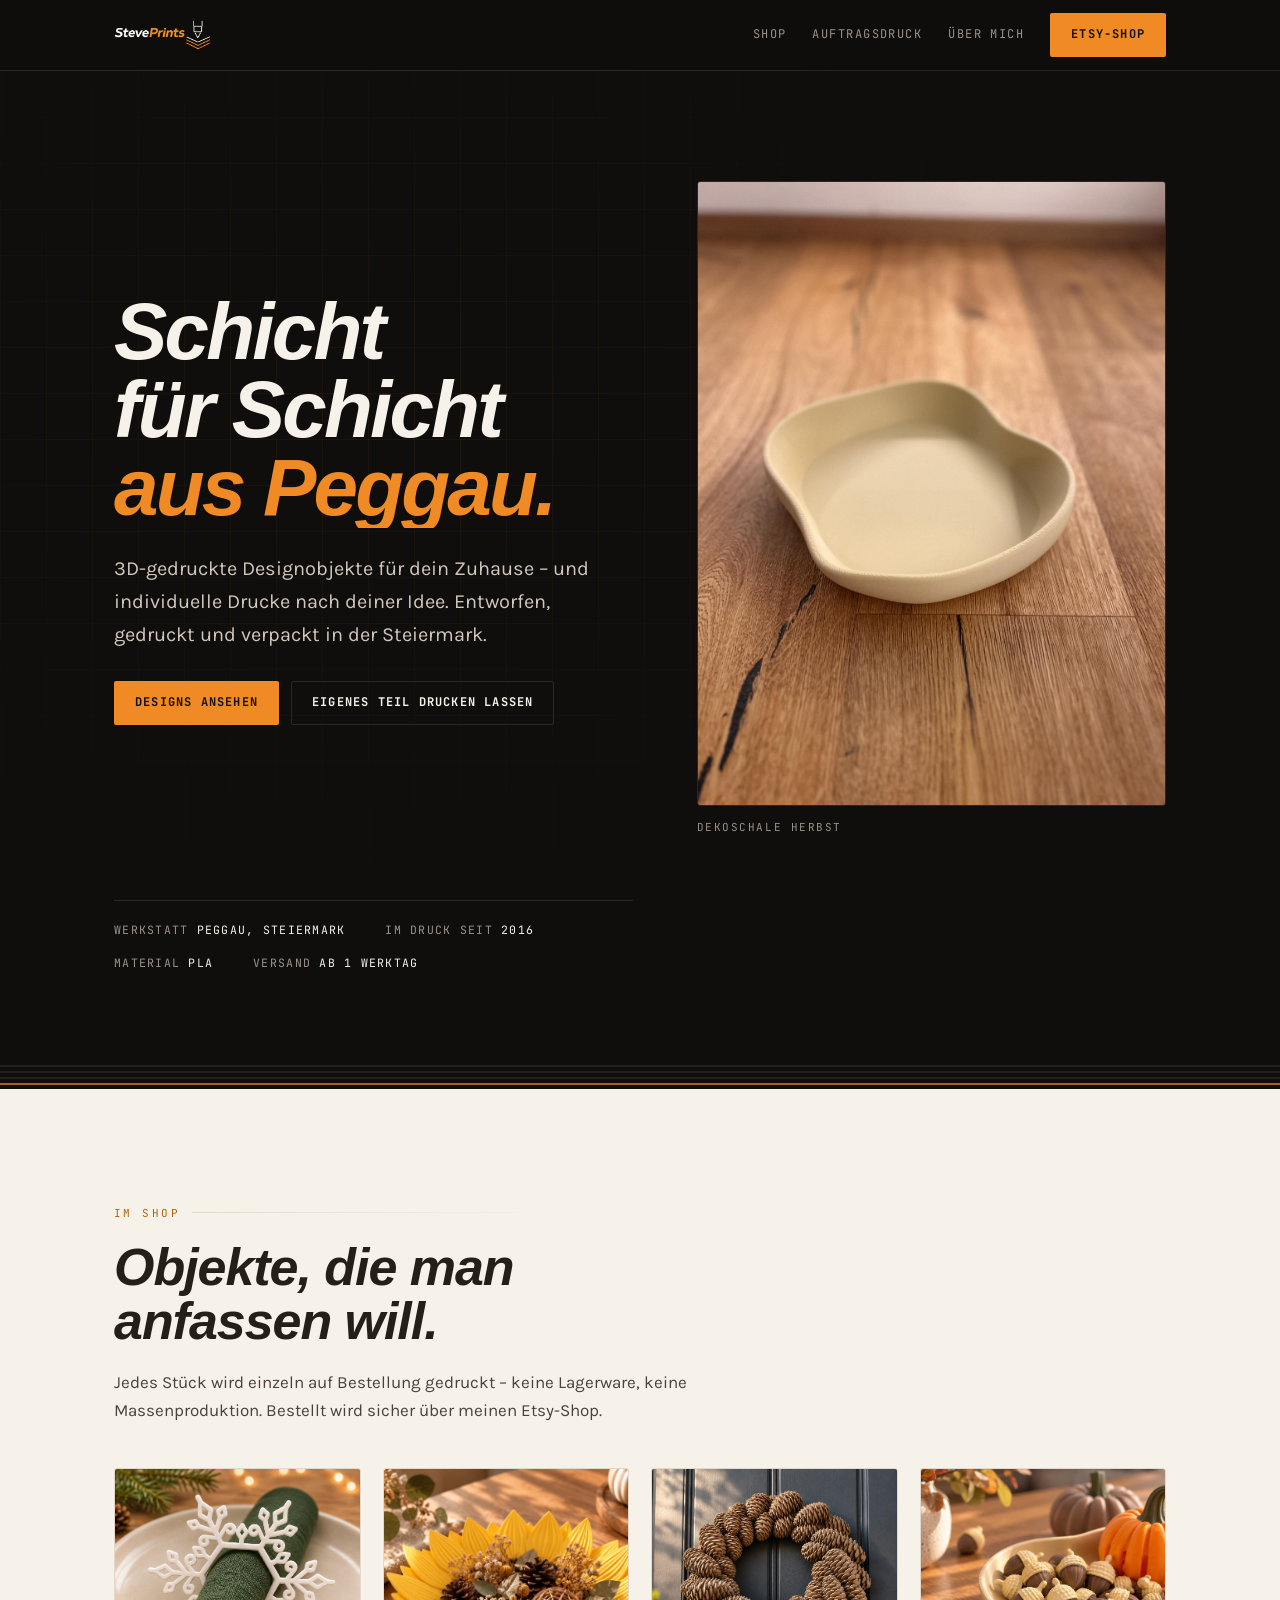
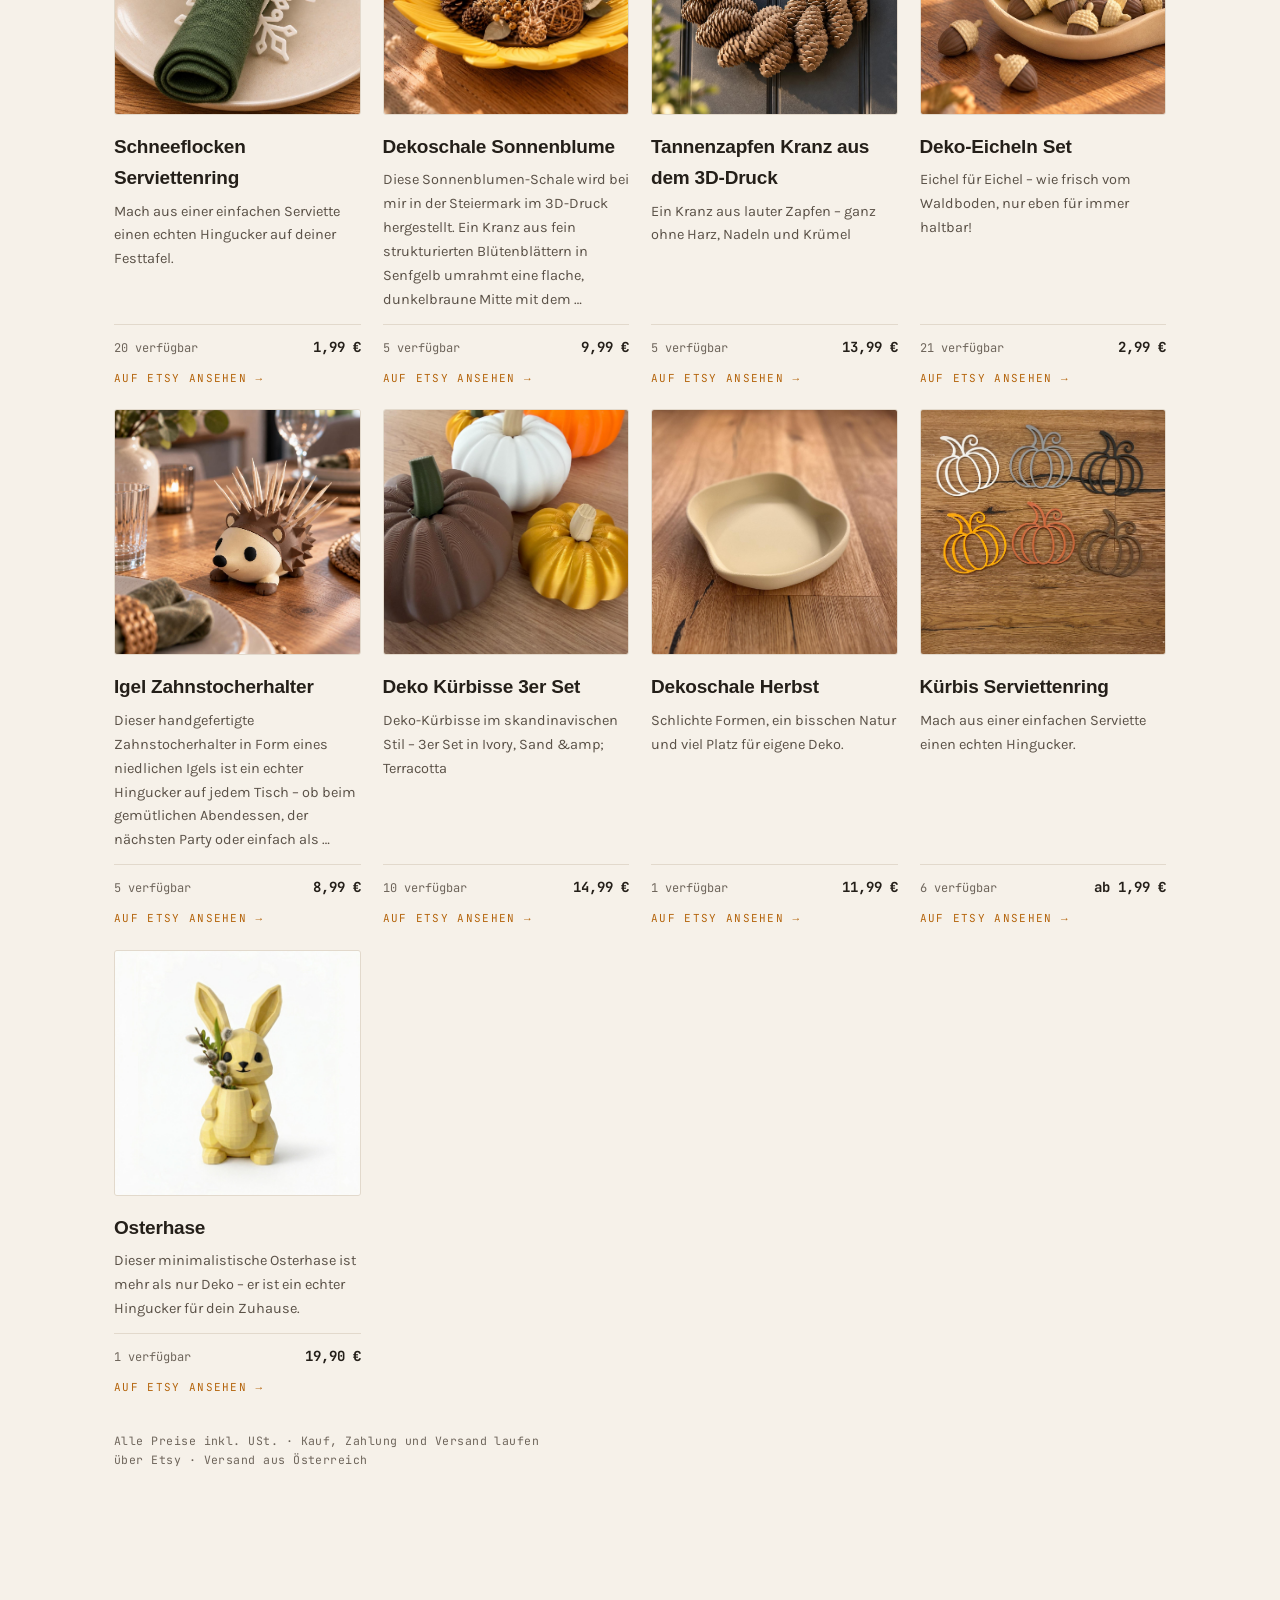
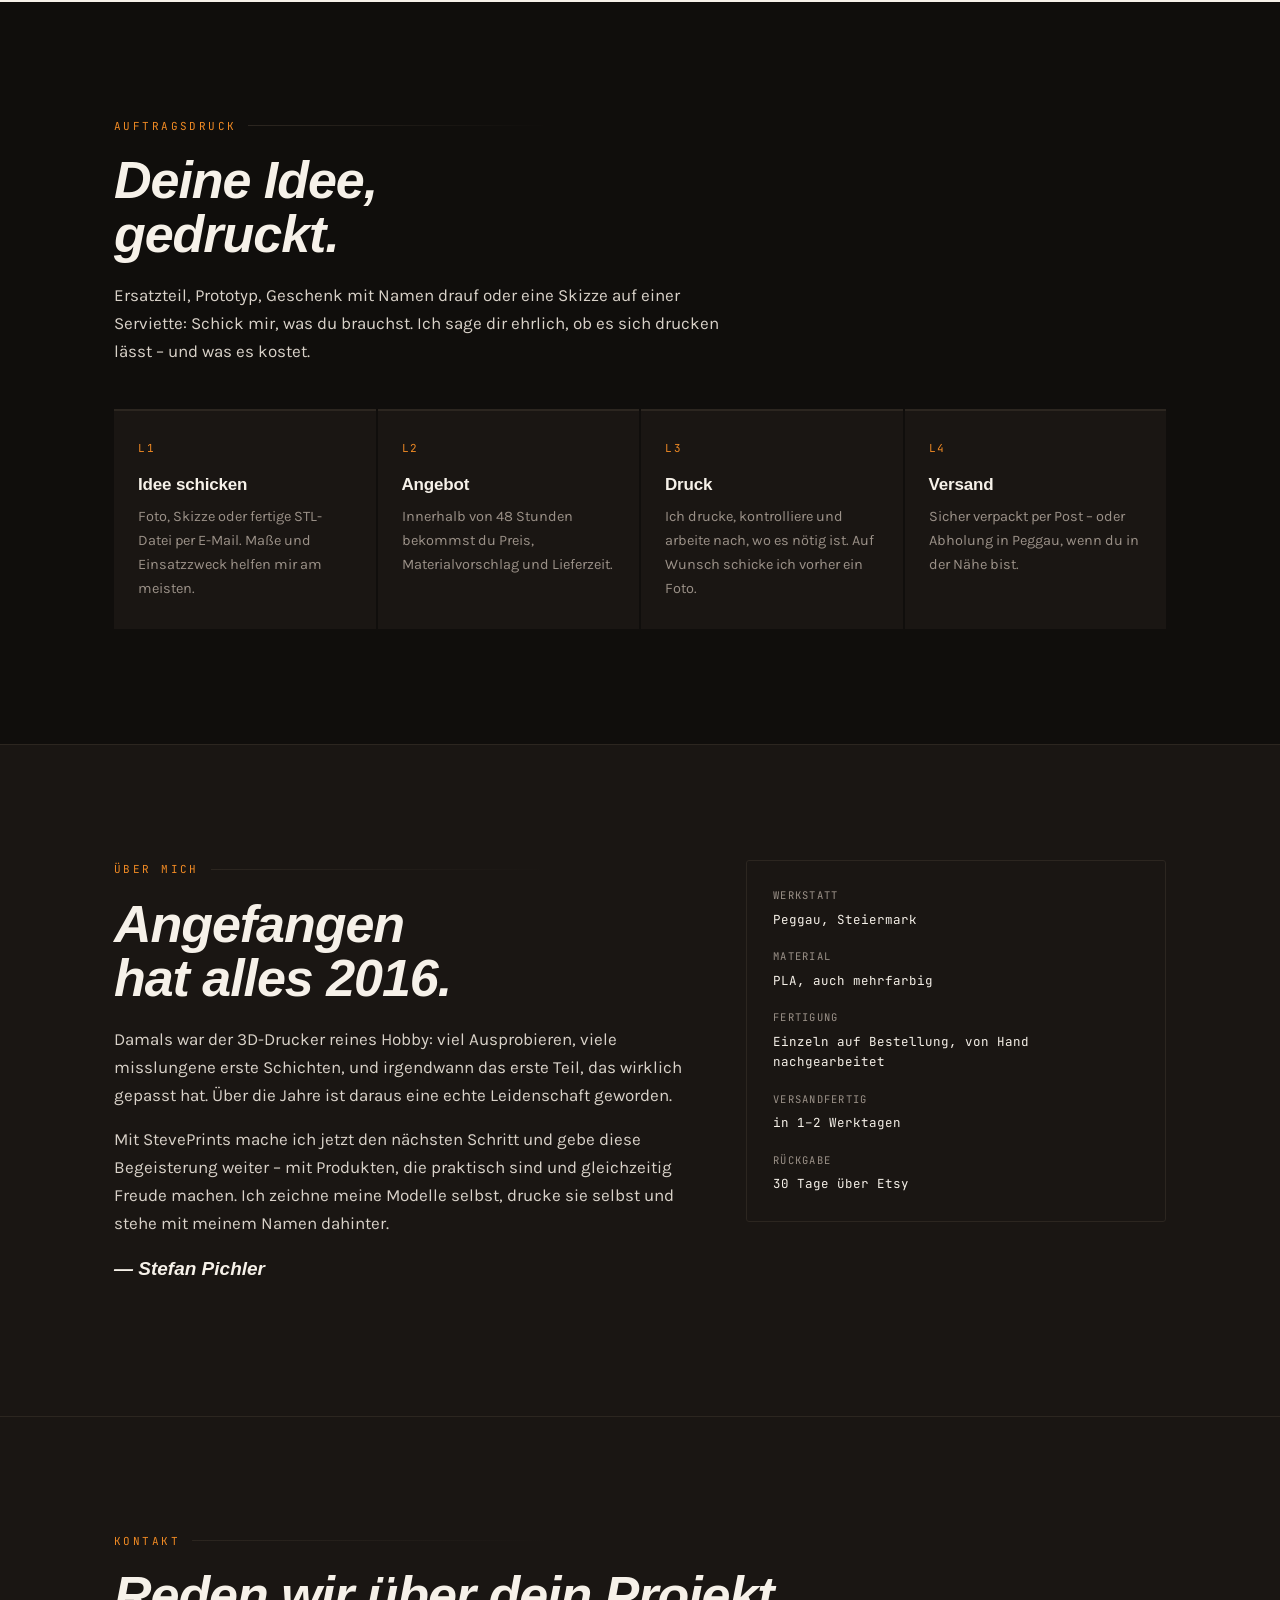
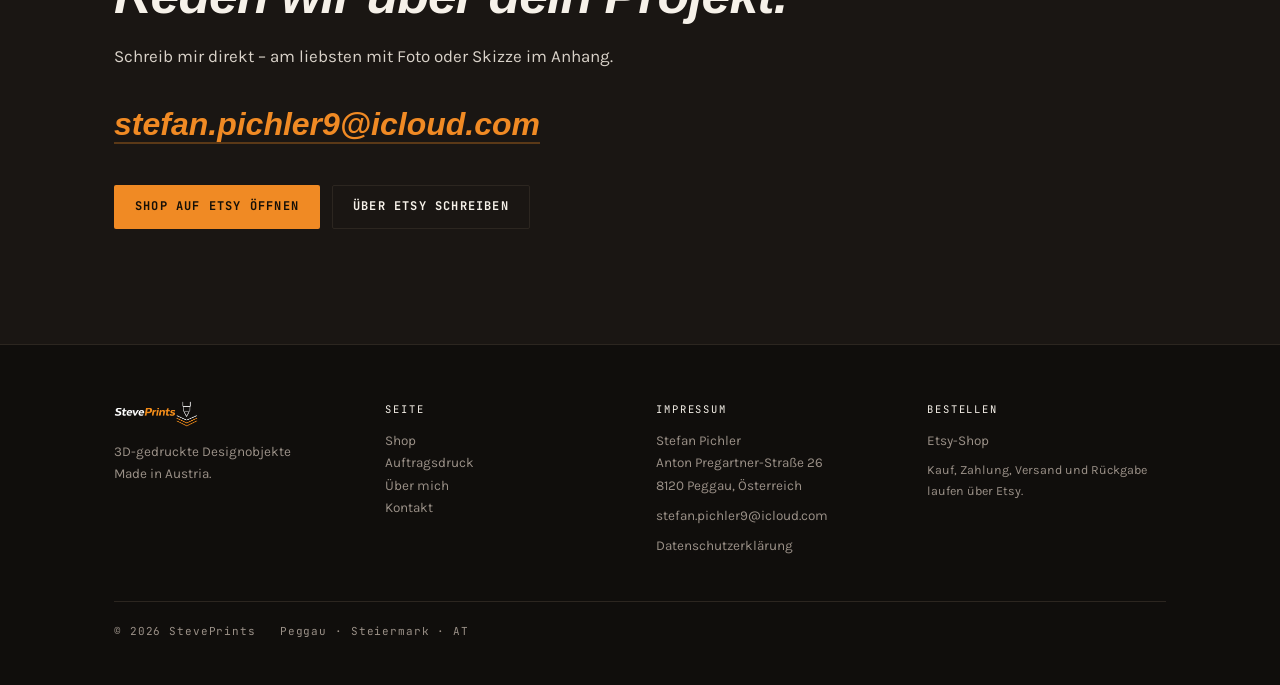
==== index.html @ e50746f3 "Update: Etsy-Produkte synchronisiert (2026-11-09 09:20:51 UTC)" ====
<!DOCTYPE html>
<html lang="de">
<head>
<meta charset="utf-8">
<meta name="viewport" content="width=device-width, initial-scale=1">
<title>StevePrints – 3D-gedruckte Designobjekte aus Peggau</title>
<meta name="description" content="StevePrints: 3D-gedruckte Designobjekte und individuelle Auftragsdrucke aus Peggau, Steiermark. Made in Austria.">
<link rel="stylesheet" href="fonts/fonts.css">
<style>
:root{
  --bg:#100E0C;
  --surface:#1A1613;
  --line:#2C2620;
  --orange:#F08A24;
  --paper:#F6F1E9;
  --paper-line:#E2D9CC;
  --ink:#241F19;
  --muted:#9B9188;
  --muted-dark:#6E655B;
  --display:"Archivo","Helvetica Neue",Arial,sans-serif;
  --body:"Karla","Helvetica Neue",Arial,sans-serif;
  --mono:"JetBrains Mono",ui-monospace,"SFMono-Regular",Menlo,monospace;
  --pad:clamp(20px,5vw,80px);
}
*{box-sizing:border-box}
html{scroll-behavior:smooth}
body{margin:0;background:var(--bg);color:var(--paper);font-family:var(--body);font-size:17px;line-height:1.65;-webkit-font-smoothing:antialiased;overflow-x:hidden}
img{max-width:100%;display:block}
a{color:inherit}
:focus-visible{outline:2px solid var(--orange);outline-offset:3px;border-radius:2px}

.wrap{max-width:1180px;margin:0 auto;padding-left:var(--pad);padding-right:var(--pad)}
.eyebrow{font-family:var(--mono);font-size:11px;letter-spacing:.22em;text-transform:uppercase;color:var(--orange);display:flex;align-items:center;gap:12px;margin:0 0 18px}
.eyebrow::after{content:"";flex:1;height:1px;background:linear-gradient(90deg,var(--line),transparent)}
h2{font-family:var(--display);font-weight:800;font-style:italic;font-size:clamp(30px,4.6vw,52px);line-height:1.04;letter-spacing:-.02em;margin:0 0 20px}
h3{font-family:var(--display);font-weight:700;font-size:19px;letter-spacing:-.01em;margin:0 0 6px}
p{margin:0 0 16px;color:#D9D2C9;max-width:62ch}
section{padding:clamp(64px,9vw,120px) 0;position:relative}
.layers{height:26px;display:block;width:100%}

/* header */
header{position:sticky;top:0;z-index:50;background:rgba(16,14,12,.82);backdrop-filter:blur(14px);border-bottom:1px solid var(--line)}
.bar{display:flex;align-items:center;gap:28px;height:70px}
.logo{height:30px;width:auto;flex-shrink:0}
nav{margin-left:auto;display:flex;gap:26px;align-items:center}
nav a{font-family:var(--mono);font-size:12px;letter-spacing:.12em;text-transform:uppercase;color:var(--muted);text-decoration:none;transition:color .2s}
nav a:hover{color:var(--paper)}
.btn{display:inline-flex;align-items:center;gap:9px;font-family:var(--mono);font-size:12px;font-weight:700;letter-spacing:.1em;text-transform:uppercase;padding:11px 20px;border-radius:2px;text-decoration:none;border:1px solid transparent;transition:transform .18s,background .2s,color .2s,border-color .2s}
.btn-solid{background:var(--orange);color:#150F07}
.btn-solid:hover{background:#FFA341;transform:translateY(-2px)}
.btn-ghost{border-color:var(--line);color:var(--paper)}
.btn-ghost:hover{border-color:var(--orange);color:var(--orange)}
@media(max-width:860px){nav .navlink{display:none}}

/* hero */
.hero{padding:clamp(58px,9vw,110px) 0 clamp(50px,7vw,90px);position:relative;overflow:hidden}
.plate{position:absolute;inset:0;pointer-events:none;background-image:linear-gradient(to right,rgba(240,138,36,.055) 1px,transparent 1px),linear-gradient(to bottom,rgba(240,138,36,.055) 1px,transparent 1px);background-size:46px 46px;mask-image:radial-gradient(ellipse 80% 70% at 30% 35%,#000 5%,transparent 72%);-webkit-mask-image:radial-gradient(ellipse 80% 70% at 30% 35%,#000 5%,transparent 72%)}
.hero .wrap{position:relative;display:grid;grid-template-columns:1.05fr .95fr;gap:clamp(28px,5vw,64px);align-items:center}
@media(max-width:900px){.hero .wrap{grid-template-columns:1fr}}
h1{font-family:var(--display);font-weight:800;font-style:italic;font-size:clamp(40px,7vw,80px);line-height:.98;letter-spacing:-.035em;margin:0 0 24px;max-width:13ch}
h1 .ln{display:block;overflow:hidden}
h1 .ln>span{display:block;transform:translateY(105%);animation:layer .85s cubic-bezier(.2,.8,.2,1) forwards}
h1 .ln:nth-child(1)>span{animation-delay:.05s}
h1 .ln:nth-child(2)>span{animation-delay:.19s}
h1 .ln:nth-child(3)>span{animation-delay:.33s}
h1 em{font-style:italic;color:var(--orange)}
@keyframes layer{to{transform:translateY(0)}}
.lead{font-size:clamp(17px,2vw,20px);color:#CFC7BD;max-width:42ch;opacity:0;animation:fade .8s .5s forwards}
@keyframes fade{to{opacity:1}}
.hero-cta{display:flex;flex-wrap:wrap;gap:12px;margin-top:30px;opacity:0;animation:fade .8s .66s forwards}
.heroshot{position:relative;opacity:0;animation:fade 1s .4s forwards}
.heroshot img{width:100%;border-radius:3px;border:1px solid var(--line)}
.heroshot figcaption{font-family:var(--mono);font-size:11px;letter-spacing:.14em;text-transform:uppercase;color:var(--muted);margin-top:12px}
.specstrip{margin-top:clamp(40px,6vw,64px);border-top:1px solid var(--line);padding-top:20px;display:flex;flex-wrap:wrap;gap:14px 40px;font-family:var(--mono);font-size:11.5px;letter-spacing:.11em;text-transform:uppercase;color:var(--muted)}
.specstrip b{color:var(--paper);font-weight:400}

/* shop – helle Katalogbahn */
.catalog{background:var(--paper);color:var(--ink)}
.catalog h2,.catalog h3{color:var(--ink)}
.catalog p{color:#4A423A}
.catalog .eyebrow{color:#B4640C}
.catalog .eyebrow::after{background:linear-gradient(90deg,var(--paper-line),transparent)}
.grid{display:grid;gap:22px;grid-template-columns:repeat(auto-fit,minmax(238px,1fr));margin-top:44px}
.card{display:flex;flex-direction:column;text-decoration:none;color:inherit}
.shot{position:relative;aspect-ratio:1/1;overflow:hidden;border-radius:3px;background:#EDE6DA;border:1px solid var(--paper-line)}
.shot img{position:absolute;inset:0;width:100%;height:100%;object-fit:cover;transition:opacity .45s,transform .6s}
.shot img.alt{opacity:0}
.card:hover .shot img.alt{opacity:1}
.card:hover .shot img{transform:scale(1.04)}
.badge{position:absolute;left:10px;top:10px;z-index:2;font-family:var(--mono);font-size:10px;letter-spacing:.14em;text-transform:uppercase;background:rgba(16,14,12,.82);color:var(--paper);padding:5px 9px;border-radius:2px}
.card h3{margin-top:16px}
.card .sub{font-size:14.5px;color:#5A5147;margin:0 0 12px;flex:1}
.meta{display:flex;justify-content:space-between;align-items:baseline;gap:12px;border-top:1px solid var(--paper-line);padding-top:11px;font-family:var(--mono);font-size:12px;color:var(--muted-dark)}
.meta .price{color:var(--ink);font-weight:700;font-size:14px}
.card .go{font-family:var(--mono);font-size:11px;letter-spacing:.12em;text-transform:uppercase;color:#B4640C;margin-top:10px}
.card:hover .go{text-decoration:underline}
.catalog .note{font-family:var(--mono);font-size:11.5px;color:var(--muted-dark);margin-top:36px;letter-spacing:.04em}

/* process */
.process{display:grid;gap:2px;margin-top:44px;grid-template-columns:repeat(auto-fit,minmax(228px,1fr))}
.step{background:var(--surface);padding:28px 24px;border-top:2px solid var(--line);transition:border-color .3s}
.step:hover{border-top-color:var(--orange)}
.step .l{font-family:var(--mono);font-size:11px;color:var(--orange);letter-spacing:.18em;display:block;margin-bottom:14px}
.step h3{font-size:17px}
.step p{font-size:14.5px;color:var(--muted);margin:0}

/* about */
.split{display:grid;gap:clamp(30px,5vw,72px);grid-template-columns:1.15fr .85fr;align-items:start}
@media(max-width:860px){.split{grid-template-columns:1fr}}
.factbox{border:1px solid var(--line);background:var(--surface);padding:26px;border-radius:3px}
.factbox dl{margin:0;font-family:var(--mono);font-size:12.5px}
.factbox dt{color:var(--muted);letter-spacing:.12em;text-transform:uppercase;font-size:10.5px;margin-top:18px}
.factbox dt:first-child{margin-top:0}
.factbox dd{margin:5px 0 0;color:var(--paper)}

/* contact */
.contact{background:var(--surface);border-top:1px solid var(--line);border-bottom:1px solid var(--line)}
.mail{font-family:var(--display);font-style:italic;font-weight:700;font-size:clamp(19px,3.2vw,32px);color:var(--orange);text-decoration:none;border-bottom:2px solid rgba(240,138,36,.3);word-break:break-all}
.mail:hover{border-bottom-color:var(--orange)}

/* footer */
footer{padding:56px 0 44px;font-size:13.5px;color:var(--muted)}
.foot{display:grid;gap:32px;grid-template-columns:repeat(auto-fit,minmax(210px,1fr))}
footer h4{font-family:var(--mono);font-size:10.5px;letter-spacing:.18em;text-transform:uppercase;color:var(--paper);margin:0 0 12px;font-weight:400}
footer a{color:var(--muted);text-decoration:none}
footer a:hover{color:var(--orange)}
.copy{margin-top:44px;padding-top:20px;border-top:1px solid var(--line);display:flex;flex-wrap:wrap;gap:10px 24px;font-family:var(--mono);font-size:11px;letter-spacing:.08em}

.rv{opacity:0;transform:translateY(22px);transition:opacity .7s,transform .7s}
.rv.in{opacity:1;transform:none}
@media(prefers-reduced-motion:reduce){
  *{animation:none!important;transition:none!important}
  h1 .ln>span{transform:none}
  .lead,.hero-cta,.heroshot{opacity:1}
  .rv{opacity:1;transform:none}
  html{scroll-behavior:auto}
}
</style>
</head>
<body>

<header>
  <div class="wrap bar">
    <a href="#top" aria-label="StevePrints Startseite"><img class="logo" src="[data-uri]" alt="StevePrints"></a>
    <nav>
      <a class="navlink" href="#shop">Shop</a>
      <a class="navlink" href="#auftrag">Auftragsdruck</a>
      <a class="navlink" href="#ueber">Über mich</a>
      <a class="btn btn-solid" href="https://www.etsy.com/shop/StevePrintsAT" target="_blank" rel="noopener">Etsy-Shop</a>
    </nav>
  </div>
</header>

<main id="top">

<div class="hero">
  <div class="plate"></div>
  <div class="wrap">
    <div>
      <h1>
        <span class="ln"><span>Schicht</span></span>
        <span class="ln"><span>für Schicht</span></span>
        <span class="ln"><span><em>aus Peggau.</em></span></span>
      </h1>
      <p class="lead">3D-gedruckte Designobjekte für dein Zuhause – und individuelle Drucke nach deiner Idee. Entworfen, gedruckt und verpackt in der Steiermark.</p>
      <div class="hero-cta">
        <a class="btn btn-solid" href="#shop">Designs ansehen</a>
        <a class="btn btn-ghost" href="#auftrag">Eigenes Teil drucken lassen</a>
      </div>
    </div>
    <!-- HERO:START -->
    <figure class="heroshot" style="margin:0">
      <a href="https://www.etsy.com/listing/4610337039/schneeflocken-serviettenring" target="_blank" rel="noopener" id="heroLink">
        <img id="heroImg" src="images/c0b137977a3b6f1d.jpg" alt="Schneeflocken Serviettenring">
      </a>
      <figcaption id="heroCap">Schneeflocken Serviettenring</figcaption>
    </figure>
    <script>
      (function(){
        var pool = [{"img": "images/c0b137977a3b6f1d.jpg", "name": "Schneeflocken Serviettenring", "url": "https://www.etsy.com/listing/4610337039/schneeflocken-serviettenring"}, {"img": "images/3537206bd146ee65.jpg", "name": "Dekoschale Sonnenblume", "url": "https://www.etsy.com/listing/4595783061/sonnenblumen-schale-o-dekoschale"}, {"img": "images/f582bd6374a5012e.jpg", "name": "Tannenzapfen Kranz aus dem 3D-Druck", "url": "https://www.etsy.com/listing/4593988694/zapfenkranz-herbstdeko-tannenzapfen"}, {"img": "images/9b4b52cf739451d4.jpg", "name": "Deko-Eicheln Set", "url": "https://www.etsy.com/listing/4578288521/deko-eicheln-3d-druck-set-o-mini"}, {"img": "images/f66b34dcbb70df60.jpg", "name": "Igel Zahnstocherhalter", "url": "https://www.etsy.com/listing/4576312022/igel-zahnstocherhalter-aus-3d-druck-o"}, {"img": "images/8dfc89507ad61327.jpg", "name": "Deko Kürbisse 3er Set", "url": "https://www.etsy.com/listing/4569972046/deko-kurbisse-3er-set-herbstdeko-scandi"}, {"img": "images/d3324da833138ca8.jpg", "name": "Dekoschale Herbst", "url": "https://www.etsy.com/listing/4566170874/dekoschale-herbst-organische-schale-fur"}, {"img": "images/d9b218a43e603109.jpg", "name": "Kürbis Serviettenring", "url": "https://www.etsy.com/listing/4563866886/kurbis-serviettenring-herbstliche"}, {"img": "images/0c614153a8a71292.jpg", "name": "Osterhase", "url": "https://www.etsy.com/listing/4475686754/osterhase-vase-3d-druck-moderne-deko-mit"}];
        var pick = pool[Math.floor(Math.random() * pool.length)];
        document.getElementById('heroImg').src = pick.img;
        document.getElementById('heroImg').alt = pick.name;
        document.getElementById('heroCap').textContent = pick.name;
        document.getElementById('heroLink').href = pick.url;
      })();
    </script>
    <!-- HERO:END -->
  </div>
  <div class="wrap">
    <div class="specstrip">
      <span>Werkstatt <b>Peggau, Steiermark</b></span>
      <span>Im Druck seit <b>2016</b></span>
      <span>Material <b>PLA</b></span>
      <span>Versand <b>ab 1 Werktag</b></span>
    </div>
  </div>
</div>

<svg class="layers" viewBox="0 0 1200 26" preserveAspectRatio="none" aria-hidden="true">
  <g fill="none" stroke="#2C2620" stroke-width="1.4"><path d="M0 3 H1200"/><path d="M0 9 H1200"/><path d="M0 15 H1200"/></g>
  <g fill="none" stroke="#F08A24" stroke-width="1.6" opacity=".9"><path d="M0 21 H1200"/></g>
</svg>

<!-- SHOP -->
<section id="shop" class="catalog">
  <div class="wrap">
    <p class="eyebrow">Im Shop</p>
    <h2>Objekte, die man<br>anfassen will.</h2>
    <p>Jedes Stück wird einzeln auf Bestellung gedruckt – keine Lagerware, keine Massenproduktion. Bestellt wird sicher über meinen Etsy-Shop.</p>

    <div class="grid">

      <!-- PRODUCTS:START -->
      <a class="card rv" href="https://www.etsy.com/listing/4610337039/schneeflocken-serviettenring" target="_blank" rel="noopener">
        <div class="shot">
          <img src="images/c0b137977a3b6f1d.jpg" alt="Schneeflocken Serviettenring">
          <img class="alt" src="images/a3aaff3f6a2db2cf.jpg" alt="Schneeflocken Serviettenring – zweite Ansicht">
        </div>
        <h3>Schneeflocken Serviettenring</h3>
        <p class="sub">Mach aus einer einfachen Serviette einen echten Hingucker auf deiner Festtafel.</p>
        <div class="meta"><span>20 verfügbar</span><span class="price">1,99 €</span></div>
        <span class="go">Auf Etsy ansehen →</span>
      </a>

      <a class="card rv" href="https://www.etsy.com/listing/4595783061/sonnenblumen-schale-o-dekoschale" target="_blank" rel="noopener">
        <div class="shot">
          <img src="images/3537206bd146ee65.jpg" alt="Dekoschale Sonnenblume">
          <img class="alt" src="images/8481e0462ff16371.jpg" alt="Dekoschale Sonnenblume – zweite Ansicht">
        </div>
        <h3>Dekoschale Sonnenblume</h3>
        <p class="sub">Diese Sonnenblumen-Schale wird bei mir in der Steiermark im 3D-Druck hergestellt. Ein Kranz aus fein strukturierten Blütenblättern in Senfgelb umrahmt eine flache, dunkelbraune Mitte mit dem …</p>
        <div class="meta"><span>5 verfügbar</span><span class="price">9,99 €</span></div>
        <span class="go">Auf Etsy ansehen →</span>
      </a>

      <a class="card rv" href="https://www.etsy.com/listing/4593988694/zapfenkranz-herbstdeko-tannenzapfen" target="_blank" rel="noopener">
        <div class="shot">
          <img src="images/f582bd6374a5012e.jpg" alt="Tannenzapfen Kranz aus dem 3D-Druck">
          <img class="alt" src="images/b819174759c05697.jpg" alt="Tannenzapfen Kranz aus dem 3D-Druck – zweite Ansicht">
        </div>
        <h3>Tannenzapfen Kranz aus dem 3D-Druck</h3>
        <p class="sub">Ein Kranz aus lauter Zapfen – ganz ohne Harz, Nadeln und Krümel</p>
        <div class="meta"><span>5 verfügbar</span><span class="price">13,99 €</span></div>
        <span class="go">Auf Etsy ansehen →</span>
      </a>

      <a class="card rv" href="https://www.etsy.com/listing/4578288521/deko-eicheln-3d-druck-set-o-mini" target="_blank" rel="noopener">
        <div class="shot">
          <img src="images/9b4b52cf739451d4.jpg" alt="Deko-Eicheln Set">
          <img class="alt" src="images/84c930eb3cc7f505.jpg" alt="Deko-Eicheln Set – zweite Ansicht">
        </div>
        <h3>Deko-Eicheln Set</h3>
        <p class="sub">Eichel für Eichel – wie frisch vom Waldboden, nur eben für immer haltbar!</p>
        <div class="meta"><span>21 verfügbar</span><span class="price">2,99 €</span></div>
        <span class="go">Auf Etsy ansehen →</span>
      </a>

      <a class="card rv" href="https://www.etsy.com/listing/4576312022/igel-zahnstocherhalter-aus-3d-druck-o" target="_blank" rel="noopener">
        <div class="shot">
          <img src="images/f66b34dcbb70df60.jpg" alt="Igel Zahnstocherhalter">
          <img class="alt" src="images/35e66994d64687d9.jpg" alt="Igel Zahnstocherhalter – zweite Ansicht">
        </div>
        <h3>Igel Zahnstocherhalter</h3>
        <p class="sub">Dieser handgefertigte Zahnstocherhalter in Form eines niedlichen Igels ist ein echter Hingucker auf jedem Tisch – ob beim gemütlichen Abendessen, der nächsten Party oder einfach als …</p>
        <div class="meta"><span>5 verfügbar</span><span class="price">8,99 €</span></div>
        <span class="go">Auf Etsy ansehen →</span>
      </a>

      <a class="card rv" href="https://www.etsy.com/listing/4569972046/deko-kurbisse-3er-set-herbstdeko-scandi" target="_blank" rel="noopener">
        <div class="shot">
          <img src="images/8dfc89507ad61327.jpg" alt="Deko Kürbisse 3er Set">
          <img class="alt" src="images/9e55b6f58f809706.jpg" alt="Deko Kürbisse 3er Set – zweite Ansicht">
        </div>
        <h3>Deko Kürbisse 3er Set</h3>
        <p class="sub">Deko-Kürbisse im skandinavischen Stil – 3er Set in Ivory, Sand &amp;amp; Terracotta</p>
        <div class="meta"><span>10 verfügbar</span><span class="price">14,99 €</span></div>
        <span class="go">Auf Etsy ansehen →</span>
      </a>

      <a class="card rv" href="https://www.etsy.com/listing/4566170874/dekoschale-herbst-organische-schale-fur" target="_blank" rel="noopener">
        <div class="shot">
          <img src="images/d3324da833138ca8.jpg" alt="Dekoschale Herbst">
          <img class="alt" src="images/b1e39da54e76e3da.jpg" alt="Dekoschale Herbst – zweite Ansicht">
        </div>
        <h3>Dekoschale Herbst</h3>
        <p class="sub">Schlichte Formen, ein bisschen Natur und viel Platz für eigene Deko.</p>
        <div class="meta"><span>1 verfügbar</span><span class="price">11,99 €</span></div>
        <span class="go">Auf Etsy ansehen →</span>
      </a>

      <a class="card rv" href="https://www.etsy.com/listing/4563866886/kurbis-serviettenring-herbstliche" target="_blank" rel="noopener">
        <div class="shot">
          <img src="images/d9b218a43e603109.jpg" alt="Kürbis Serviettenring">
          <img class="alt" src="images/9cdb413fd8bf778c.jpg" alt="Kürbis Serviettenring – zweite Ansicht">
        </div>
        <h3>Kürbis Serviettenring</h3>
        <p class="sub">Mach aus einer einfachen Serviette einen echten Hingucker.</p>
        <div class="meta"><span>6 verfügbar</span><span class="price">ab 1,99 €</span></div>
        <span class="go">Auf Etsy ansehen →</span>
      </a>

      <a class="card rv" href="https://www.etsy.com/listing/4475686754/osterhase-vase-3d-druck-moderne-deko-mit" target="_blank" rel="noopener">
        <div class="shot">
          <img src="images/0c614153a8a71292.jpg" alt="Osterhase">
          <img class="alt" src="images/13dcac15ae366f41.jpg" alt="Osterhase – zweite Ansicht">
        </div>
        <h3>Osterhase</h3>
        <p class="sub">Dieser minimalistische Osterhase ist mehr als nur Deko – er ist ein echter Hingucker für dein Zuhause.</p>
        <div class="meta"><span>1 verfügbar</span><span class="price">19,90 €</span></div>
        <span class="go">Auf Etsy ansehen →</span>
      </a>
      <!-- PRODUCTS:END -->
    </div>

    <p class="note">Alle Preise inkl. USt. · Kauf, Zahlung und Versand laufen über Etsy · Versand aus Österreich</p>
  </div>
</section>

<!-- AUFTRAGSDRUCK -->
<section id="auftrag">
  <div class="wrap">
    <p class="eyebrow">Auftragsdruck</p>
    <h2>Deine Idee,<br>gedruckt.</h2>
    <p>Ersatzteil, Prototyp, Geschenk mit Namen drauf oder eine Skizze auf einer Serviette: Schick mir, was du brauchst. Ich sage dir ehrlich, ob es sich drucken lässt – und was es kostet.</p>

    <div class="process">
      <div class="step rv"><span class="l">L1</span><h3>Idee schicken</h3><p>Foto, Skizze oder fertige STL-Datei per E-Mail. Maße und Einsatzzweck helfen mir am meisten.</p></div>
      <div class="step rv"><span class="l">L2</span><h3>Angebot</h3><p>Innerhalb von 48 Stunden bekommst du Preis, Materialvorschlag und Lieferzeit.</p></div>
      <div class="step rv"><span class="l">L3</span><h3>Druck</h3><p>Ich drucke, kontrolliere und arbeite nach, wo es nötig ist. Auf Wunsch schicke ich vorher ein Foto.</p></div>
      <div class="step rv"><span class="l">L4</span><h3>Versand</h3><p>Sicher verpackt per Post – oder Abholung in Peggau, wenn du in der Nähe bist.</p></div>
    </div>
  </div>
</section>

<!-- ÜBER MICH -->
<section id="ueber" style="background:var(--surface);border-top:1px solid var(--line);border-bottom:1px solid var(--line)">
  <div class="wrap split">
    <div>
      <p class="eyebrow">Über mich</p>
      <h2>Angefangen<br>hat alles 2016.</h2>
      <p>Damals war der 3D-Drucker reines Hobby: viel Ausprobieren, viele misslungene erste Schichten, und irgendwann das erste Teil, das wirklich gepasst hat. Über die Jahre ist daraus eine echte Leidenschaft geworden.</p>
      <p>Mit StevePrints mache ich jetzt den nächsten Schritt und gebe diese Begeisterung weiter – mit Produkten, die praktisch sind und gleichzeitig Freude machen. Ich zeichne meine Modelle selbst, drucke sie selbst und stehe mit meinem Namen dahinter.</p>
      <p style="font-family:var(--display);font-style:italic;font-weight:700;color:var(--paper);font-size:19px">— Stefan Pichler</p>
    </div>
    <aside class="factbox rv">
      <dl>
        <dt>Werkstatt</dt><dd>Peggau, Steiermark</dd>
        <dt>Material</dt><dd>PLA, auch mehrfarbig</dd>
        <dt>Fertigung</dt><dd>Einzeln auf Bestellung, von Hand nachgearbeitet</dd>
        <dt>Versandfertig</dt><dd>in 1–2 Werktagen</dd>
        <dt>Rückgabe</dt><dd>30 Tage über Etsy</dd>
      </dl>
    </aside>
  </div>
</section>

<!-- KONTAKT -->
<section class="contact" id="kontakt" style="border-top:none">
  <div class="wrap">
    <p class="eyebrow">Kontakt</p>
    <h2>Reden wir über dein Projekt.</h2>
    <p style="margin-bottom:28px">Schreib mir direkt – am liebsten mit Foto oder Skizze im Anhang.</p>
    <a class="mail" href="mailto:stefan.pichler9@icloud.com?subject=Anfrage%20StevePrints">stefan.pichler9@icloud.com</a>
    <div style="display:flex;flex-wrap:wrap;gap:12px;margin-top:34px">
      <a class="btn btn-solid" href="https://www.etsy.com/shop/StevePrintsAT" target="_blank" rel="noopener">Shop auf Etsy öffnen</a>
      <a class="btn btn-ghost" href="https://www.etsy.com/messages/new?with_id=871938889" target="_blank" rel="noopener">Über Etsy schreiben</a>
    </div>
  </div>
</section>

</main>

<footer>
  <div class="wrap">
    <div class="foot">
      <div>
        <img class="logo" src="[data-uri]" alt="StevePrints" style="height:26px;margin-bottom:14px">
        <div>3D-gedruckte Designobjekte<br>Made in Austria.</div>
      </div>
      <div>
        <h4>Seite</h4>
        <div><a href="#shop">Shop</a></div>
        <div><a href="#auftrag">Auftragsdruck</a></div>
        <div><a href="#ueber">Über mich</a></div>
        <div><a href="#kontakt">Kontakt</a></div>
      </div>
      <div id="impressum">
        <h4>Impressum</h4>
        <div>Stefan Pichler<br>Anton Pregartner-Straße 26<br>8120 Peggau, Österreich</div>
        <div style="margin-top:8px"><a href="mailto:stefan.pichler9@icloud.com">stefan.pichler9@icloud.com</a></div>
        <div style="margin-top:8px"><a href="datenschutz.html">Datenschutzerklärung</a></div>
      </div>
      <div>
        <h4>Bestellen</h4>
        <div><a href="https://www.etsy.com/shop/StevePrintsAT" target="_blank" rel="noopener">Etsy-Shop</a></div>
        <div style="margin-top:8px;font-size:12.5px">Kauf, Zahlung, Versand und Rückgabe laufen über Etsy.</div>
      </div>
    </div>
    <div class="copy"><span>© 2026 StevePrints</span><span>Peggau · Steiermark · AT</span></div>
  </div>
</footer>

<script>
const io = new IntersectionObserver((es)=>{
  es.forEach((e,i)=>{
    if(e.isIntersecting){ setTimeout(()=>e.target.classList.add('in'),(i%4)*80); io.unobserve(e.target); }
  });
},{threshold:.12, rootMargin:'0px 0px -40px 0px'});
document.querySelectorAll('.rv').forEach(el=>io.observe(el));
</script>
</body>
</html>
---- fonts/fonts.css ----
/* Selbst gehostete Schriften (Archivo, Karla, JetBrains Mono) - SIL Open Font License 1.1, siehe OFL-*.txt.
   Regeln 1:1 aus Google Fonts uebernommen, damit kein Besucher mehr Daten an Google sendet. */

/* vietnamese */
@font-face {
  font-family: 'Archivo';
  font-style: italic;
  font-weight: 800;
  font-stretch: 100%;
  font-display: swap;
  src: url(archivo-italic-vietnamese-5ae2703c.woff2) format('woff2');
  unicode-range: U+0102-0103, U+0110-0111, U+0128-0129, U+0168-0169, U+01A0-01A1, U+01AF-01B0, U+0300-0301, U+0303-0304, U+0308-0309, U+0323, U+0329, U+1EA0-1EF9, U+20AB;
}
/* latin-ext */
@font-face {
  font-family: 'Archivo';
  font-style: italic;
  font-weight: 800;
  font-stretch: 100%;
  font-display: swap;
  src: url(archivo-italic-latin-ext-b3647e7d.woff2) format('woff2');
  unicode-range: U+0100-02BA, U+02BD-02C5, U+02C7-02CC, U+02CE-02D7, U+02DD-02FF, U+0304, U+0308, U+0329, U+1D00-1DBF, U+1E00-1E9F, U+1EF2-1EFF, U+2020, U+20A0-20AB, U+20AD-20C0, U+2113, U+2C60-2C7F, U+A720-A7FF;
}
/* latin */
@font-face {
  font-family: 'Archivo';
  font-style: italic;
  font-weight: 800;
  font-stretch: 100%;
  font-display: swap;
  src: url(archivo-italic-latin-233015a2.woff2) format('woff2');
  unicode-range: U+0000-00FF, U+0131, U+0152-0153, U+02BB-02BC, U+02C6, U+02DA, U+02DC, U+0304, U+0308, U+0329, U+2000-206F, U+20AC, U+2122, U+2191, U+2193, U+2212, U+2215, U+FEFF, U+FFFD;
}
/* vietnamese */
@font-face {
  font-family: 'Archivo';
  font-style: normal;
  font-weight: 500;
  font-stretch: 100%;
  font-display: swap;
  src: url(archivo-normal-vietnamese-5a621c55.woff2) format('woff2');
  unicode-range: U+0102-0103, U+0110-0111, U+0128-0129, U+0168-0169, U+01A0-01A1, U+01AF-01B0, U+0300-0301, U+0303-0304, U+0308-0309, U+0323, U+0329, U+1EA0-1EF9, U+20AB;
}
/* latin-ext */
@font-face {
  font-family: 'Archivo';
  font-style: normal;
  font-weight: 500;
  font-stretch: 100%;
  font-display: swap;
  src: url(archivo-normal-latin-ext-ff4f17d2.woff2) format('woff2');
  unicode-range: U+0100-02BA, U+02BD-02C5, U+02C7-02CC, U+02CE-02D7, U+02DD-02FF, U+0304, U+0308, U+0329, U+1D00-1DBF, U+1E00-1E9F, U+1EF2-1EFF, U+2020, U+20A0-20AB, U+20AD-20C0, U+2113, U+2C60-2C7F, U+A720-A7FF;
}
/* latin */
@font-face {
  font-family: 'Archivo';
  font-style: normal;
  font-weight: 500;
  font-stretch: 100%;
  font-display: swap;
  src: url(archivo-normal-latin-8f704806.woff2) format('woff2');
  unicode-range: U+0000-00FF, U+0131, U+0152-0153, U+02BB-02BC, U+02C6, U+02DA, U+02DC, U+0304, U+0308, U+0329, U+2000-206F, U+20AC, U+2122, U+2191, U+2193, U+2212, U+2215, U+FEFF, U+FFFD;
}
/* vietnamese */
@font-face {
  font-family: 'Archivo';
  font-style: normal;
  font-weight: 700;
  font-stretch: 100%;
  font-display: swap;
  src: url(archivo-normal-vietnamese-5a621c55.woff2) format('woff2');
  unicode-range: U+0102-0103, U+0110-0111, U+0128-0129, U+0168-0169, U+01A0-01A1, U+01AF-01B0, U+0300-0301, U+0303-0304, U+0308-0309, U+0323, U+0329, U+1EA0-1EF9, U+20AB;
}
/* latin-ext */
@font-face {
  font-family: 'Archivo';
  font-style: normal;
  font-weight: 700;
  font-stretch: 100%;
  font-display: swap;
  src: url(archivo-normal-latin-ext-ff4f17d2.woff2) format('woff2');
  unicode-range: U+0100-02BA, U+02BD-02C5, U+02C7-02CC, U+02CE-02D7, U+02DD-02FF, U+0304, U+0308, U+0329, U+1D00-1DBF, U+1E00-1E9F, U+1EF2-1EFF, U+2020, U+20A0-20AB, U+20AD-20C0, U+2113, U+2C60-2C7F, U+A720-A7FF;
}
/* latin */
@font-face {
  font-family: 'Archivo';
  font-style: normal;
  font-weight: 700;
  font-stretch: 100%;
  font-display: swap;
  src: url(archivo-normal-latin-8f704806.woff2) format('woff2');
  unicode-range: U+0000-00FF, U+0131, U+0152-0153, U+02BB-02BC, U+02C6, U+02DA, U+02DC, U+0304, U+0308, U+0329, U+2000-206F, U+20AC, U+2122, U+2191, U+2193, U+2212, U+2215, U+FEFF, U+FFFD;
}
/* cyrillic-ext */
@font-face {
  font-family: 'JetBrains Mono';
  font-style: normal;
  font-weight: 400;
  font-display: swap;
  src: url(jetbrains-mono-normal-cyrillic-ext-62213be8.woff2) format('woff2');
  unicode-range: U+0460-052F, U+1C80-1C8A, U+20B4, U+2DE0-2DFF, U+A640-A69F, U+FE2E-FE2F;
}
/* cyrillic */
@font-face {
  font-family: 'JetBrains Mono';
  font-style: normal;
  font-weight: 400;
  font-display: swap;
  src: url(jetbrains-mono-normal-cyrillic-e17cfd15.woff2) format('woff2');
  unicode-range: U+0301, U+0400-045F, U+0490-0491, U+04B0-04B1, U+2116;
}
/* greek */
@font-face {
  font-family: 'JetBrains Mono';
  font-style: normal;
  font-weight: 400;
  font-display: swap;
  src: url(jetbrains-mono-normal-greek-0a557721.woff2) format('woff2');
  unicode-range: U+0370-0377, U+037A-037F, U+0384-038A, U+038C, U+038E-03A1, U+03A3-03FF;
}
/* vietnamese */
@font-face {
  font-family: 'JetBrains Mono';
  font-style: normal;
  font-weight: 400;
  font-display: swap;
  src: url(jetbrains-mono-normal-vietnamese-c89b9cc0.woff2) format('woff2');
  unicode-range: U+0102-0103, U+0110-0111, U+0128-0129, U+0168-0169, U+01A0-01A1, U+01AF-01B0, U+0300-0301, U+0303-0304, U+0308-0309, U+0323, U+0329, U+1EA0-1EF9, U+20AB;
}
/* latin-ext */
@font-face {
  font-family: 'JetBrains Mono';
  font-style: normal;
  font-weight: 400;
  font-display: swap;
  src: url(jetbrains-mono-normal-latin-ext-db5ff4db.woff2) format('woff2');
  unicode-range: U+0100-02BA, U+02BD-02C5, U+02C7-02CC, U+02CE-02D7, U+02DD-02FF, U+0304, U+0308, U+0329, U+1D00-1DBF, U+1E00-1E9F, U+1EF2-1EFF, U+2020, U+20A0-20AB, U+20AD-20C0, U+2113, U+2C60-2C7F, U+A720-A7FF;
}
/* latin */
@font-face {
  font-family: 'JetBrains Mono';
  font-style: normal;
  font-weight: 400;
  font-display: swap;
  src: url(jetbrains-mono-normal-latin-83c005d4.woff2) format('woff2');
  unicode-range: U+0000-00FF, U+0131, U+0152-0153, U+02BB-02BC, U+02C6, U+02DA, U+02DC, U+0304, U+0308, U+0329, U+2000-206F, U+20AC, U+2122, U+2191, U+2193, U+2212, U+2215, U+FEFF, U+FFFD;
}
/* cyrillic-ext */
@font-face {
  font-family: 'JetBrains Mono';
  font-style: normal;
  font-weight: 700;
  font-display: swap;
  src: url(jetbrains-mono-normal-cyrillic-ext-62213be8.woff2) format('woff2');
  unicode-range: U+0460-052F, U+1C80-1C8A, U+20B4, U+2DE0-2DFF, U+A640-A69F, U+FE2E-FE2F;
}
/* cyrillic */
@font-face {
  font-family: 'JetBrains Mono';
  font-style: normal;
  font-weight: 700;
  font-display: swap;
  src: url(jetbrains-mono-normal-cyrillic-e17cfd15.woff2) format('woff2');
  unicode-range: U+0301, U+0400-045F, U+0490-0491, U+04B0-04B1, U+2116;
}
/* greek */
@font-face {
  font-family: 'JetBrains Mono';
  font-style: normal;
  font-weight: 700;
  font-display: swap;
  src: url(jetbrains-mono-normal-greek-0a557721.woff2) format('woff2');
  unicode-range: U+0370-0377, U+037A-037F, U+0384-038A, U+038C, U+038E-03A1, U+03A3-03FF;
}
/* vietnamese */
@font-face {
  font-family: 'JetBrains Mono';
  font-style: normal;
  font-weight: 700;
  font-display: swap;
  src: url(jetbrains-mono-normal-vietnamese-c89b9cc0.woff2) format('woff2');
  unicode-range: U+0102-0103, U+0110-0111, U+0128-0129, U+0168-0169, U+01A0-01A1, U+01AF-01B0, U+0300-0301, U+0303-0304, U+0308-0309, U+0323, U+0329, U+1EA0-1EF9, U+20AB;
}
/* latin-ext */
@font-face {
  font-family: 'JetBrains Mono';
  font-style: normal;
  font-weight: 700;
  font-display: swap;
  src: url(jetbrains-mono-normal-latin-ext-db5ff4db.woff2) format('woff2');
  unicode-range: U+0100-02BA, U+02BD-02C5, U+02C7-02CC, U+02CE-02D7, U+02DD-02FF, U+0304, U+0308, U+0329, U+1D00-1DBF, U+1E00-1E9F, U+1EF2-1EFF, U+2020, U+20A0-20AB, U+20AD-20C0, U+2113, U+2C60-2C7F, U+A720-A7FF;
}
/* latin */
@font-face {
  font-family: 'JetBrains Mono';
  font-style: normal;
  font-weight: 700;
  font-display: swap;
  src: url(jetbrains-mono-normal-latin-83c005d4.woff2) format('woff2');
  unicode-range: U+0000-00FF, U+0131, U+0152-0153, U+02BB-02BC, U+02C6, U+02DA, U+02DC, U+0304, U+0308, U+0329, U+2000-206F, U+20AC, U+2122, U+2191, U+2193, U+2212, U+2215, U+FEFF, U+FFFD;
}
/* latin-ext */
@font-face {
  font-family: 'Karla';
  font-style: normal;
  font-weight: 400;
  font-display: swap;
  src: url(karla-normal-latin-ext-86844b3e.woff2) format('woff2');
  unicode-range: U+0100-02BA, U+02BD-02C5, U+02C7-02CC, U+02CE-02D7, U+02DD-02FF, U+0304, U+0308, U+0329, U+1D00-1DBF, U+1E00-1E9F, U+1EF2-1EFF, U+2020, U+20A0-20AB, U+20AD-20C0, U+2113, U+2C60-2C7F, U+A720-A7FF;
}
/* latin */
@font-face {
  font-family: 'Karla';
  font-style: normal;
  font-weight: 400;
  font-display: swap;
  src: url(karla-normal-latin-3b1eb09a.woff2) format('woff2');
  unicode-range: U+0000-00FF, U+0131, U+0152-0153, U+02BB-02BC, U+02C6, U+02DA, U+02DC, U+0304, U+0308, U+0329, U+2000-206F, U+20AC, U+2122, U+2191, U+2193, U+2212, U+2215, U+FEFF, U+FFFD;
}
/* latin-ext */
@font-face {
  font-family: 'Karla';
  font-style: normal;
  font-weight: 500;
  font-display: swap;
  src: url(karla-normal-latin-ext-86844b3e.woff2) format('woff2');
  unicode-range: U+0100-02BA, U+02BD-02C5, U+02C7-02CC, U+02CE-02D7, U+02DD-02FF, U+0304, U+0308, U+0329, U+1D00-1DBF, U+1E00-1E9F, U+1EF2-1EFF, U+2020, U+20A0-20AB, U+20AD-20C0, U+2113, U+2C60-2C7F, U+A720-A7FF;
}
/* latin */
@font-face {
  font-family: 'Karla';
  font-style: normal;
  font-weight: 500;
  font-display: swap;
  src: url(karla-normal-latin-3b1eb09a.woff2) format('woff2');
  unicode-range: U+0000-00FF, U+0131, U+0152-0153, U+02BB-02BC, U+02C6, U+02DA, U+02DC, U+0304, U+0308, U+0329, U+2000-206F, U+20AC, U+2122, U+2191, U+2193, U+2212, U+2215, U+FEFF, U+FFFD;
}
/* latin-ext */
@font-face {
  font-family: 'Karla';
  font-style: normal;
  font-weight: 700;
  font-display: swap;
  src: url(karla-normal-latin-ext-86844b3e.woff2) format('woff2');
  unicode-range: U+0100-02BA, U+02BD-02C5, U+02C7-02CC, U+02CE-02D7, U+02DD-02FF, U+0304, U+0308, U+0329, U+1D00-1DBF, U+1E00-1E9F, U+1EF2-1EFF, U+2020, U+20A0-20AB, U+20AD-20C0, U+2113, U+2C60-2C7F, U+A720-A7FF;
}
/* latin */
@font-face {
  font-family: 'Karla';
  font-style: normal;
  font-weight: 700;
  font-display: swap;
  src: url(karla-normal-latin-3b1eb09a.woff2) format('woff2');
  unicode-range: U+0000-00FF, U+0131, U+0152-0153, U+02BB-02BC, U+02C6, U+02DA, U+02DC, U+0304, U+0308, U+0329, U+2000-206F, U+20AC, U+2122, U+2191, U+2193, U+2212, U+2215, U+FEFF, U+FFFD;
}
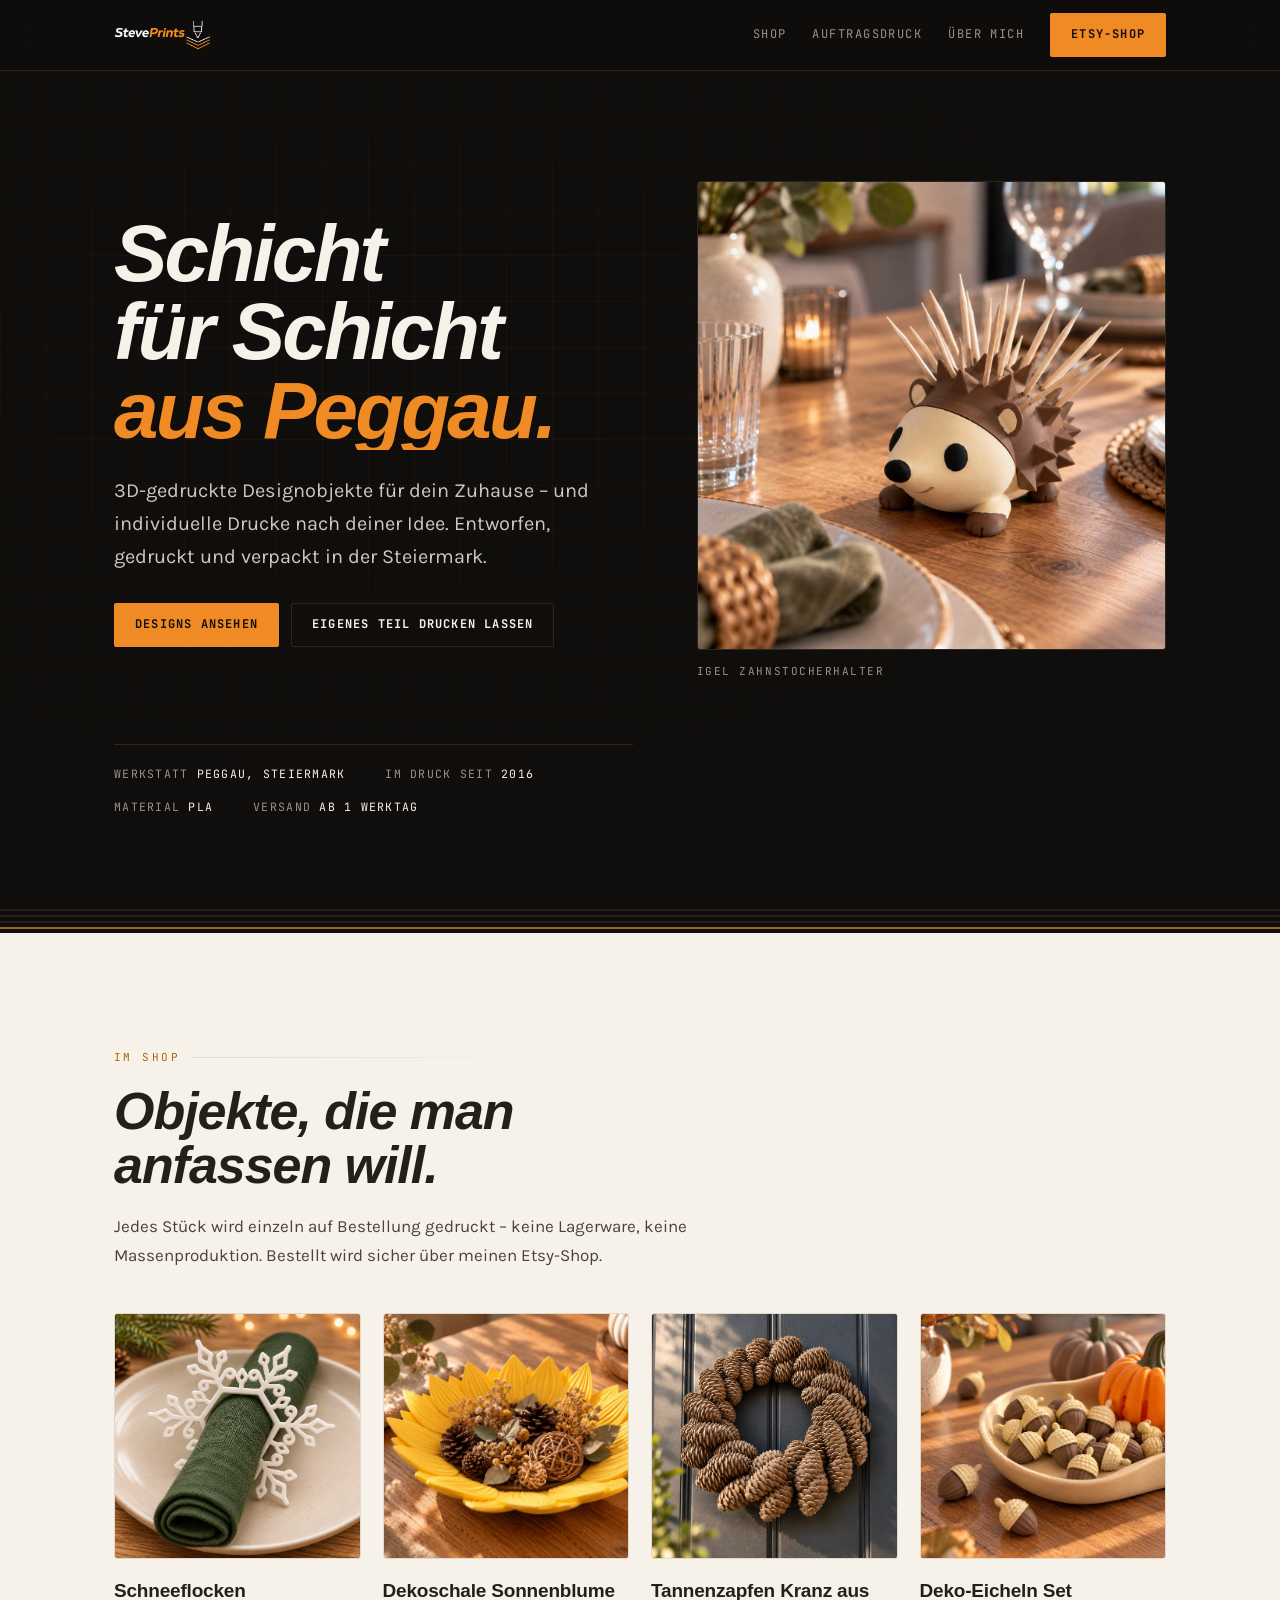
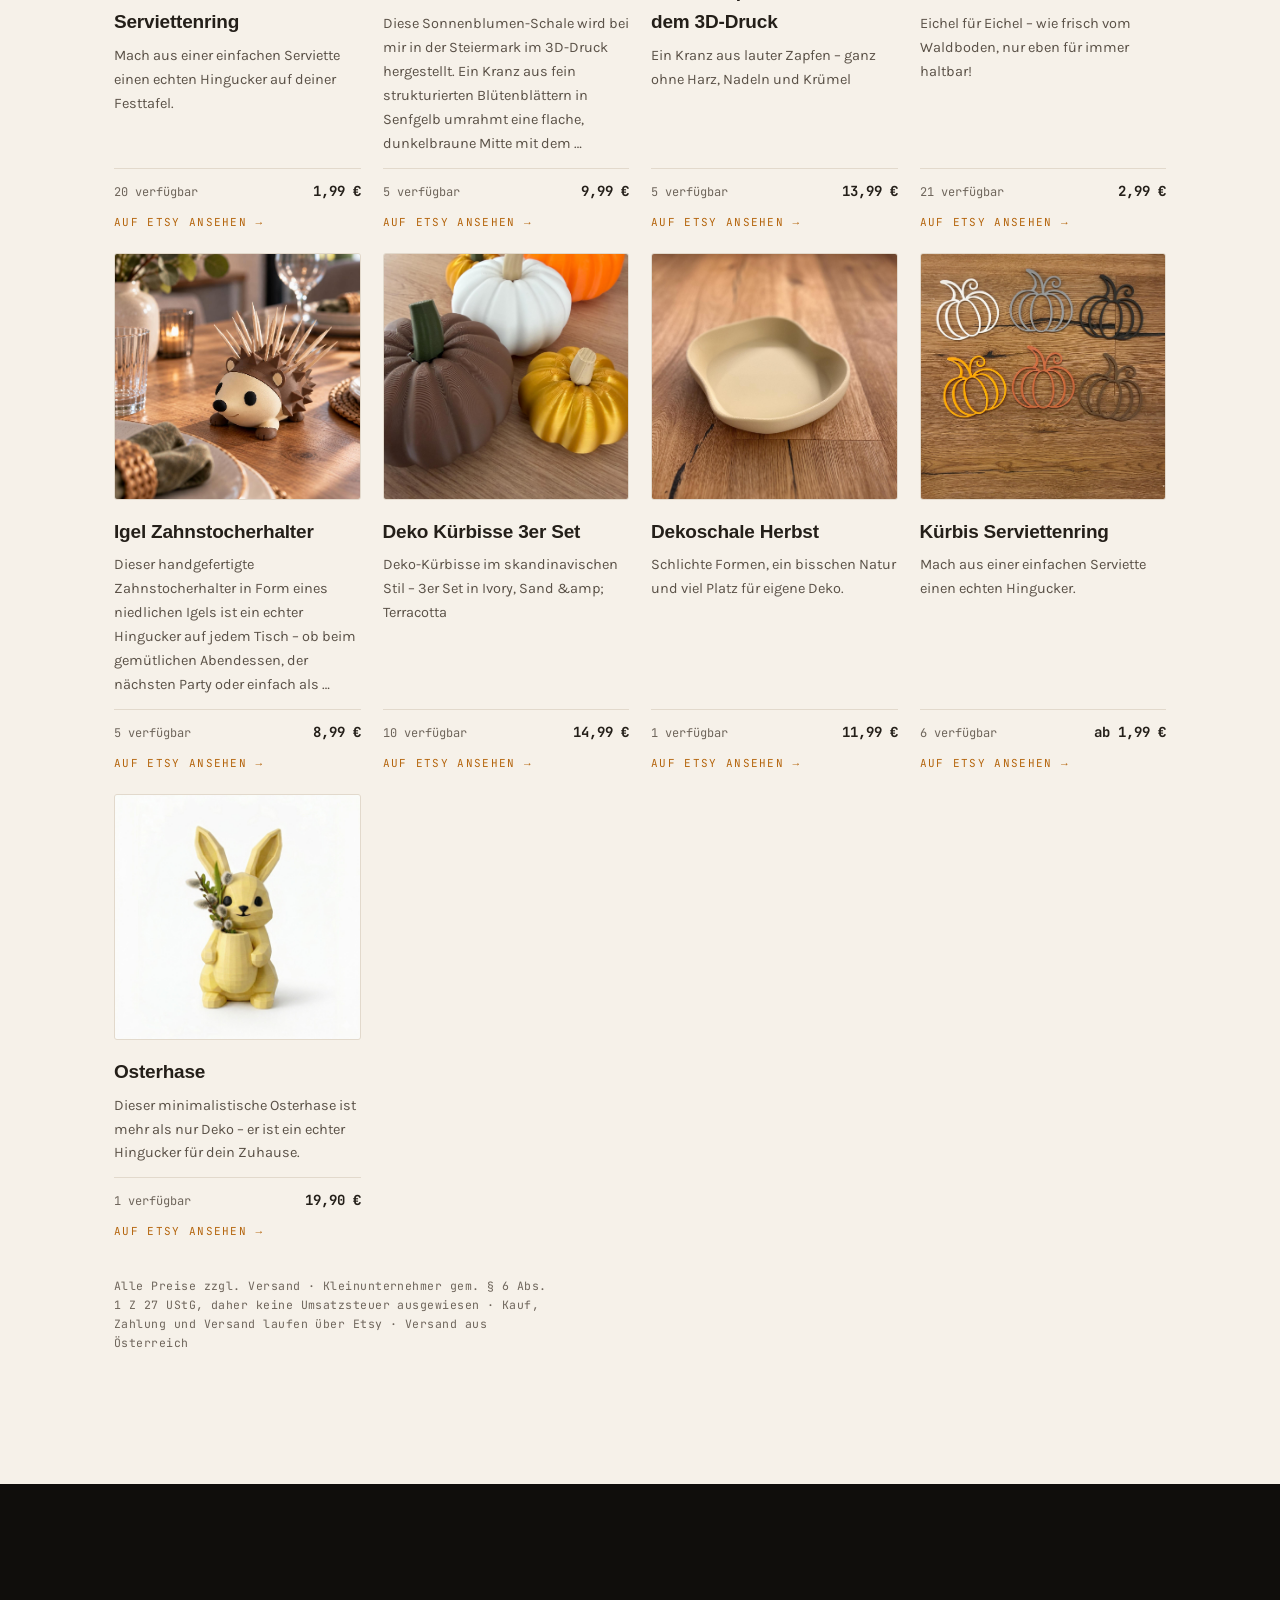
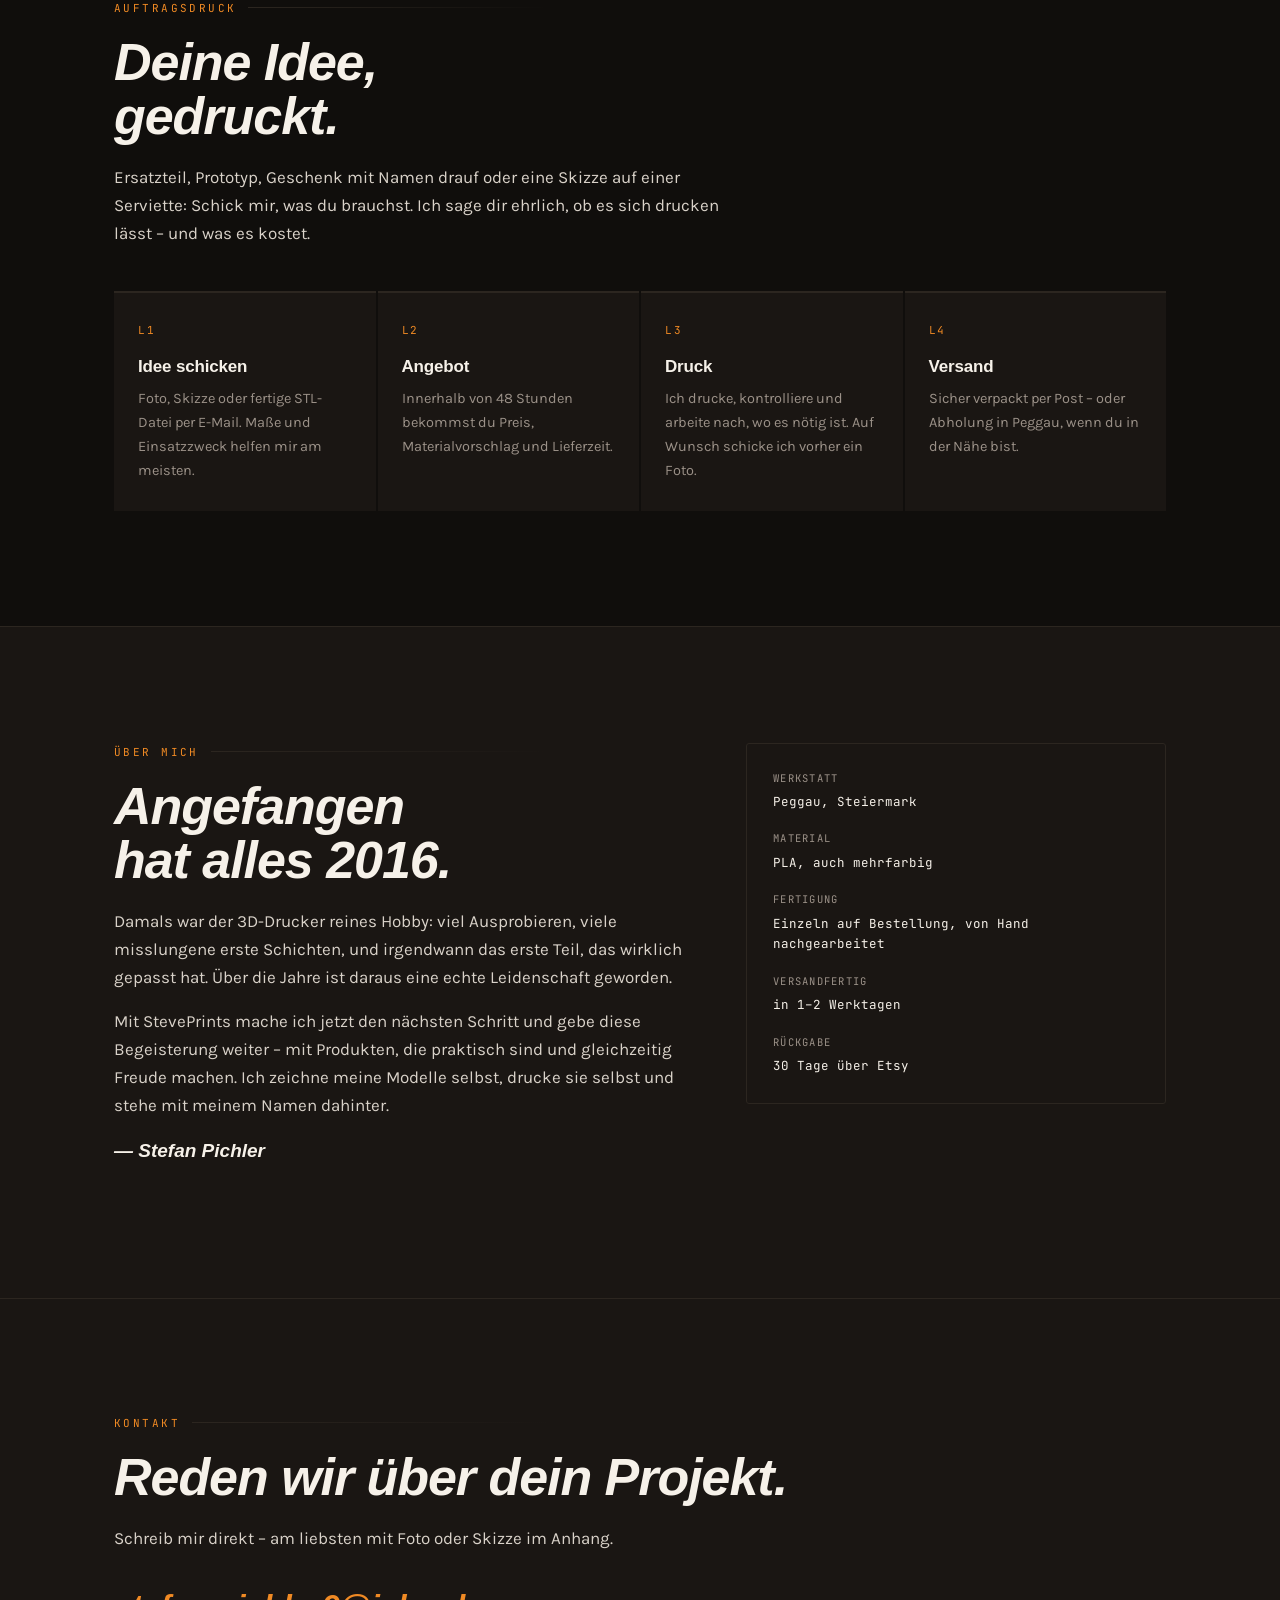
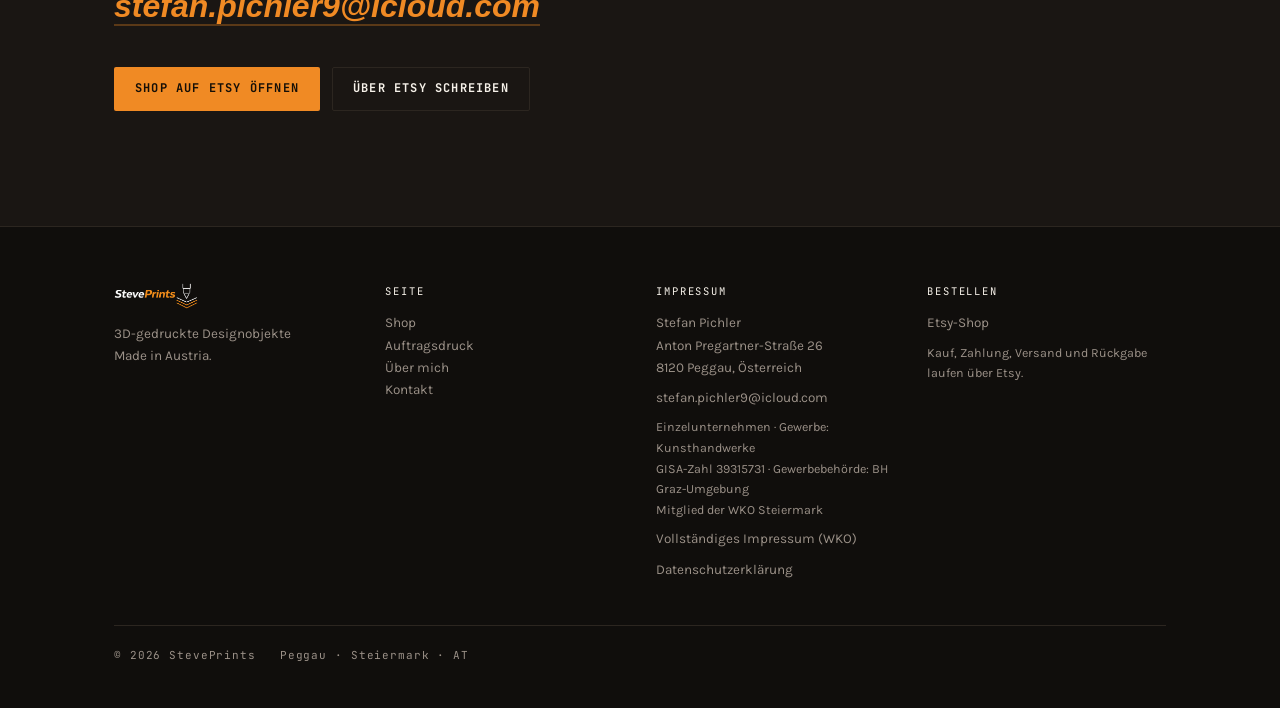
==== commit 8590ad26: "Impressum: ECG-Angaben + WKO-Link, Kleinunternehmer-Hinweis, zzgl. Versand" ====
--- a/index.html
+++ b/index.html
@@ -313,7 +313,7 @@
       <!-- PRODUCTS:END -->
     </div>
 
-    <p class="note">Alle Preise inkl. USt. · Kauf, Zahlung und Versand laufen über Etsy · Versand aus Österreich</p>
+    <p class="note">Alle Preise zzgl. Versand · Kleinunternehmer gem. § 6 Abs. 1 Z 27 UStG, daher keine Umsatzsteuer ausgewiesen · Kauf, Zahlung und Versand laufen über Etsy · Versand aus Österreich</p>
   </div>
 </section>
 
@@ -389,6 +389,8 @@
         <h4>Impressum</h4>
         <div>Stefan Pichler<br>Anton Pregartner-Straße 26<br>8120 Peggau, Österreich</div>
         <div style="margin-top:8px"><a href="mailto:stefan.pichler9@icloud.com">stefan.pichler9@icloud.com</a></div>
+        <div style="margin-top:8px;font-size:12.5px">Einzelunternehmen · Gewerbe: Kunsthandwerke<br>GISA-Zahl 39315731 · Gewerbebehörde: BH Graz-Umgebung<br>Mitglied der WKO Steiermark</div>
+        <div style="margin-top:8px"><a href="https://www.wkoecg.at/Ecg.aspx?FirmaID=847c67a8-f54d-4f3a-a93c-38606263d6bf" target="_blank" rel="noopener">Vollständiges Impressum (WKO)</a></div>
         <div style="margin-top:8px"><a href="datenschutz.html">Datenschutzerklärung</a></div>
       </div>
       <div>
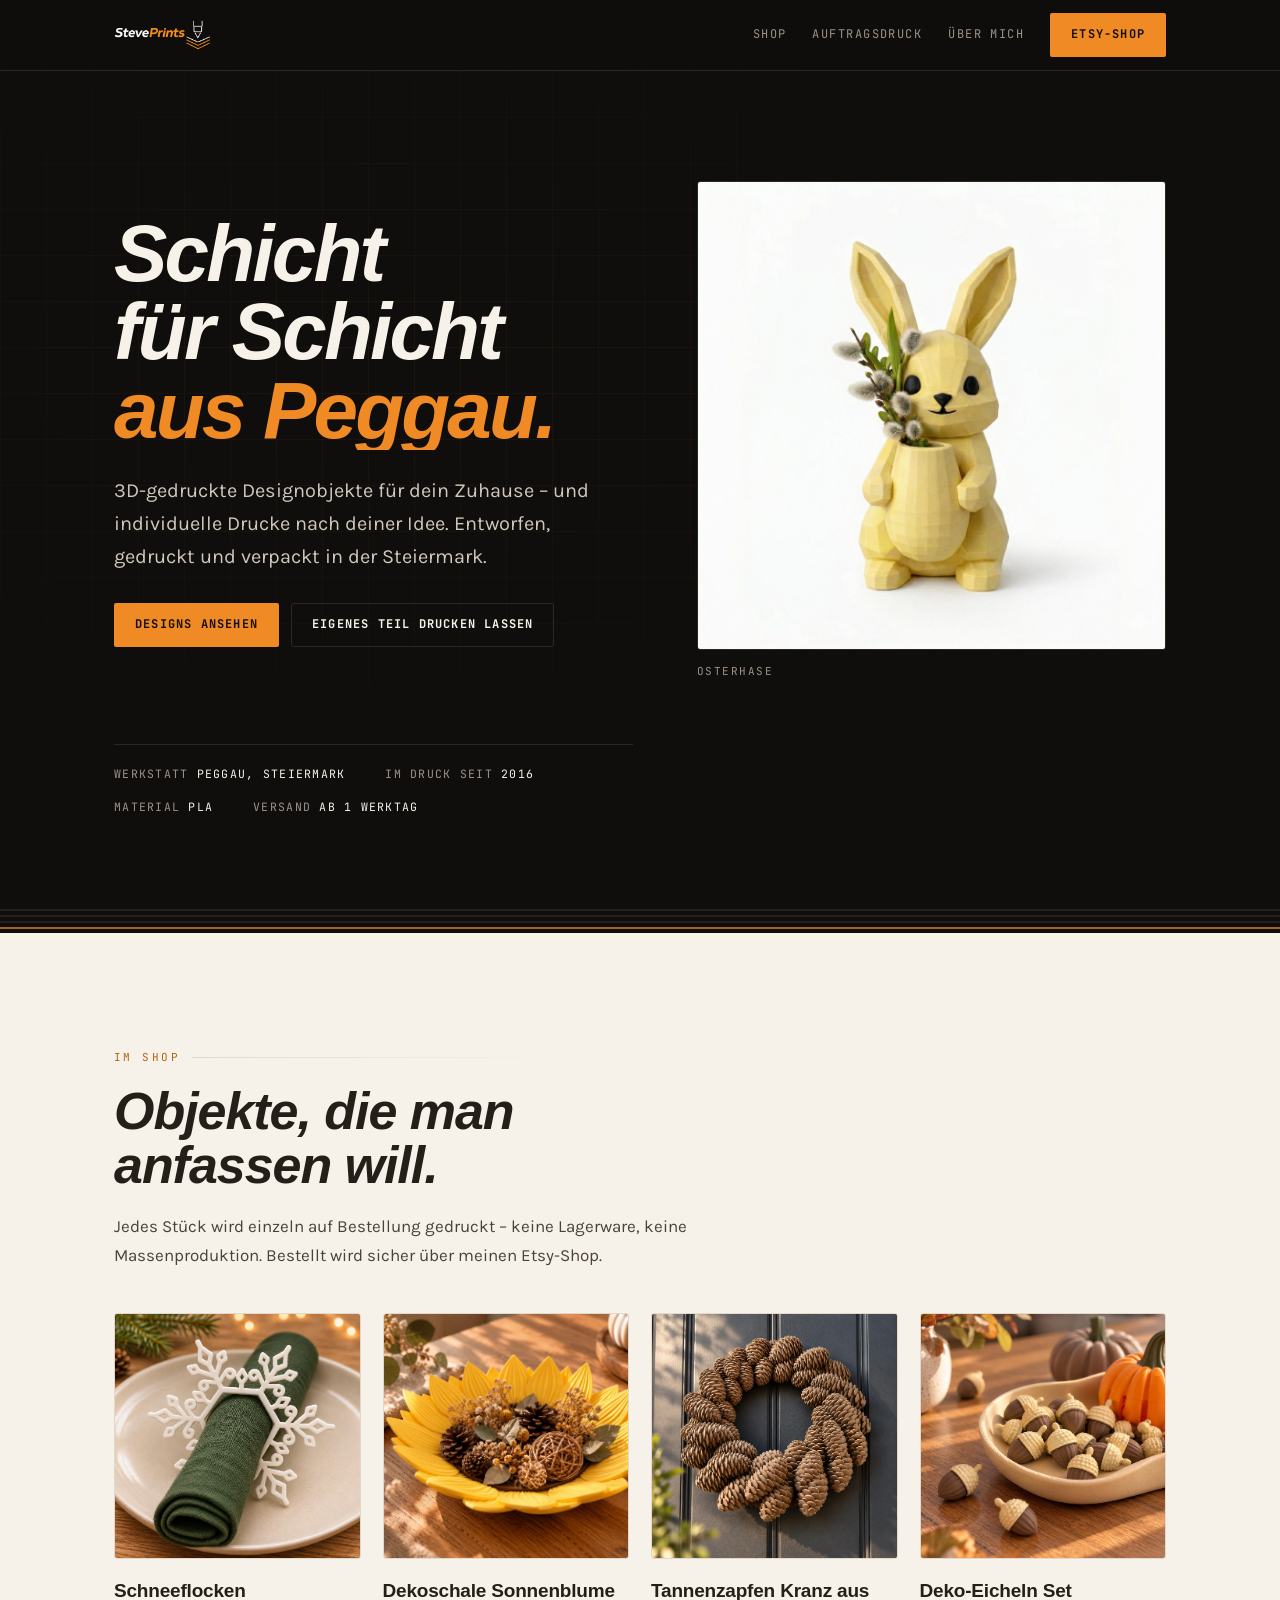
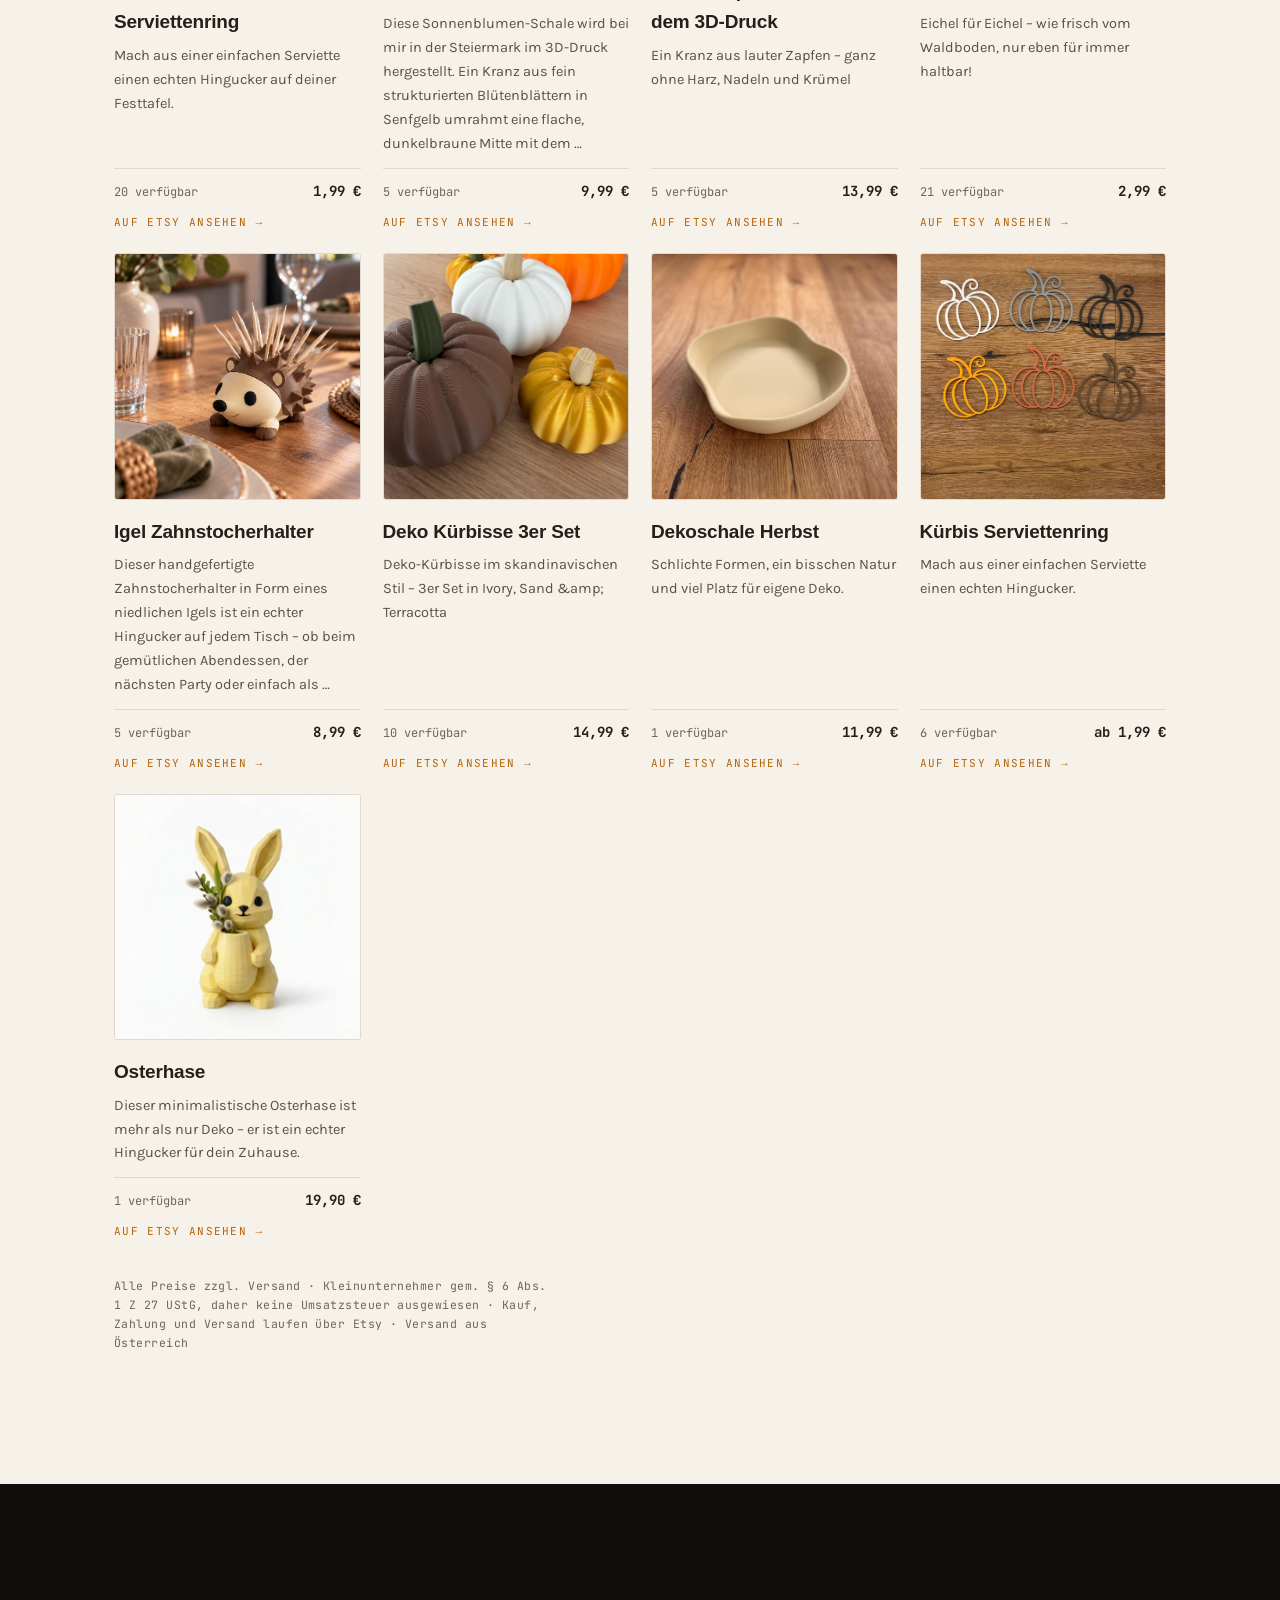
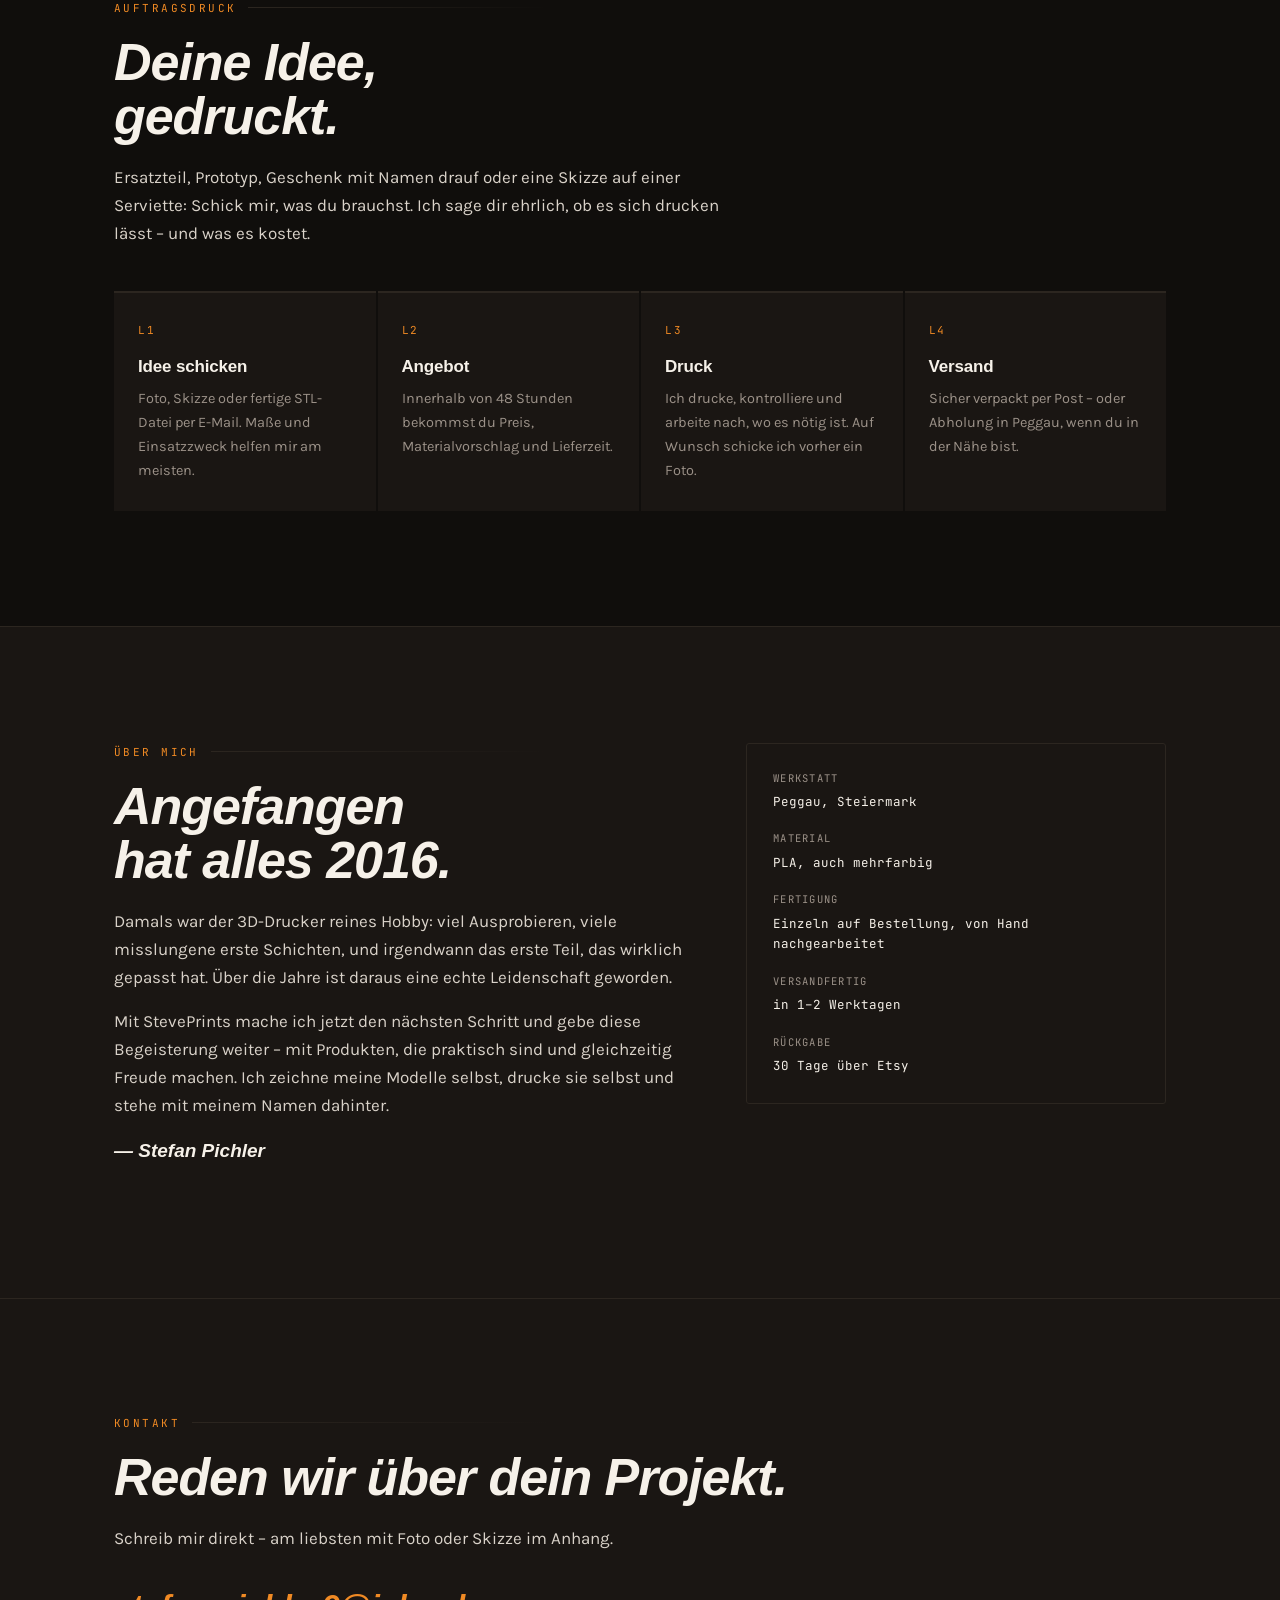
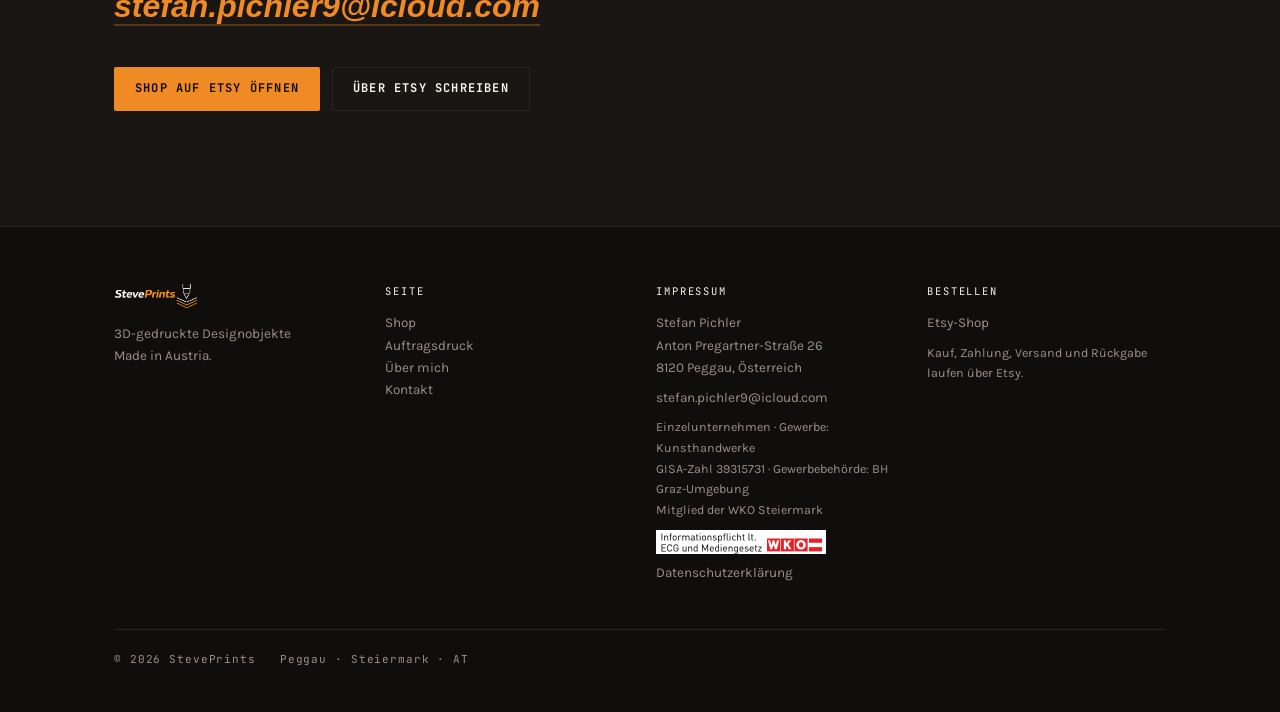
==== commit e4a036b4: "Impressum: WKO-ECG-Grafik als Link im Footer" ====
--- a/index.html
+++ b/index.html
@@ -390,7 +390,7 @@
         <div>Stefan Pichler<br>Anton Pregartner-Straße 26<br>8120 Peggau, Österreich</div>
         <div style="margin-top:8px"><a href="mailto:stefan.pichler9@icloud.com">stefan.pichler9@icloud.com</a></div>
         <div style="margin-top:8px;font-size:12.5px">Einzelunternehmen · Gewerbe: Kunsthandwerke<br>GISA-Zahl 39315731 · Gewerbebehörde: BH Graz-Umgebung<br>Mitglied der WKO Steiermark</div>
-        <div style="margin-top:8px"><a href="https://www.wkoecg.at/Ecg.aspx?FirmaID=847c67a8-f54d-4f3a-a93c-38606263d6bf" target="_blank" rel="noopener">Vollständiges Impressum (WKO)</a></div>
+        <div style="margin-top:10px"><a href="https://www.wkoecg.at/Ecg.aspx?FirmaID=847c67a8-f54d-4f3a-a93c-38606263d6bf" target="_blank" rel="noopener" title="Vollständiges Impressum (WKO)"><img src="/ecg-wko.png" alt="Informationspflicht lt. ECG und Mediengesetz – WKO" width="170" height="24" style="display:block;height:24px;width:auto"></a></div>
         <div style="margin-top:8px"><a href="datenschutz.html">Datenschutzerklärung</a></div>
       </div>
       <div>
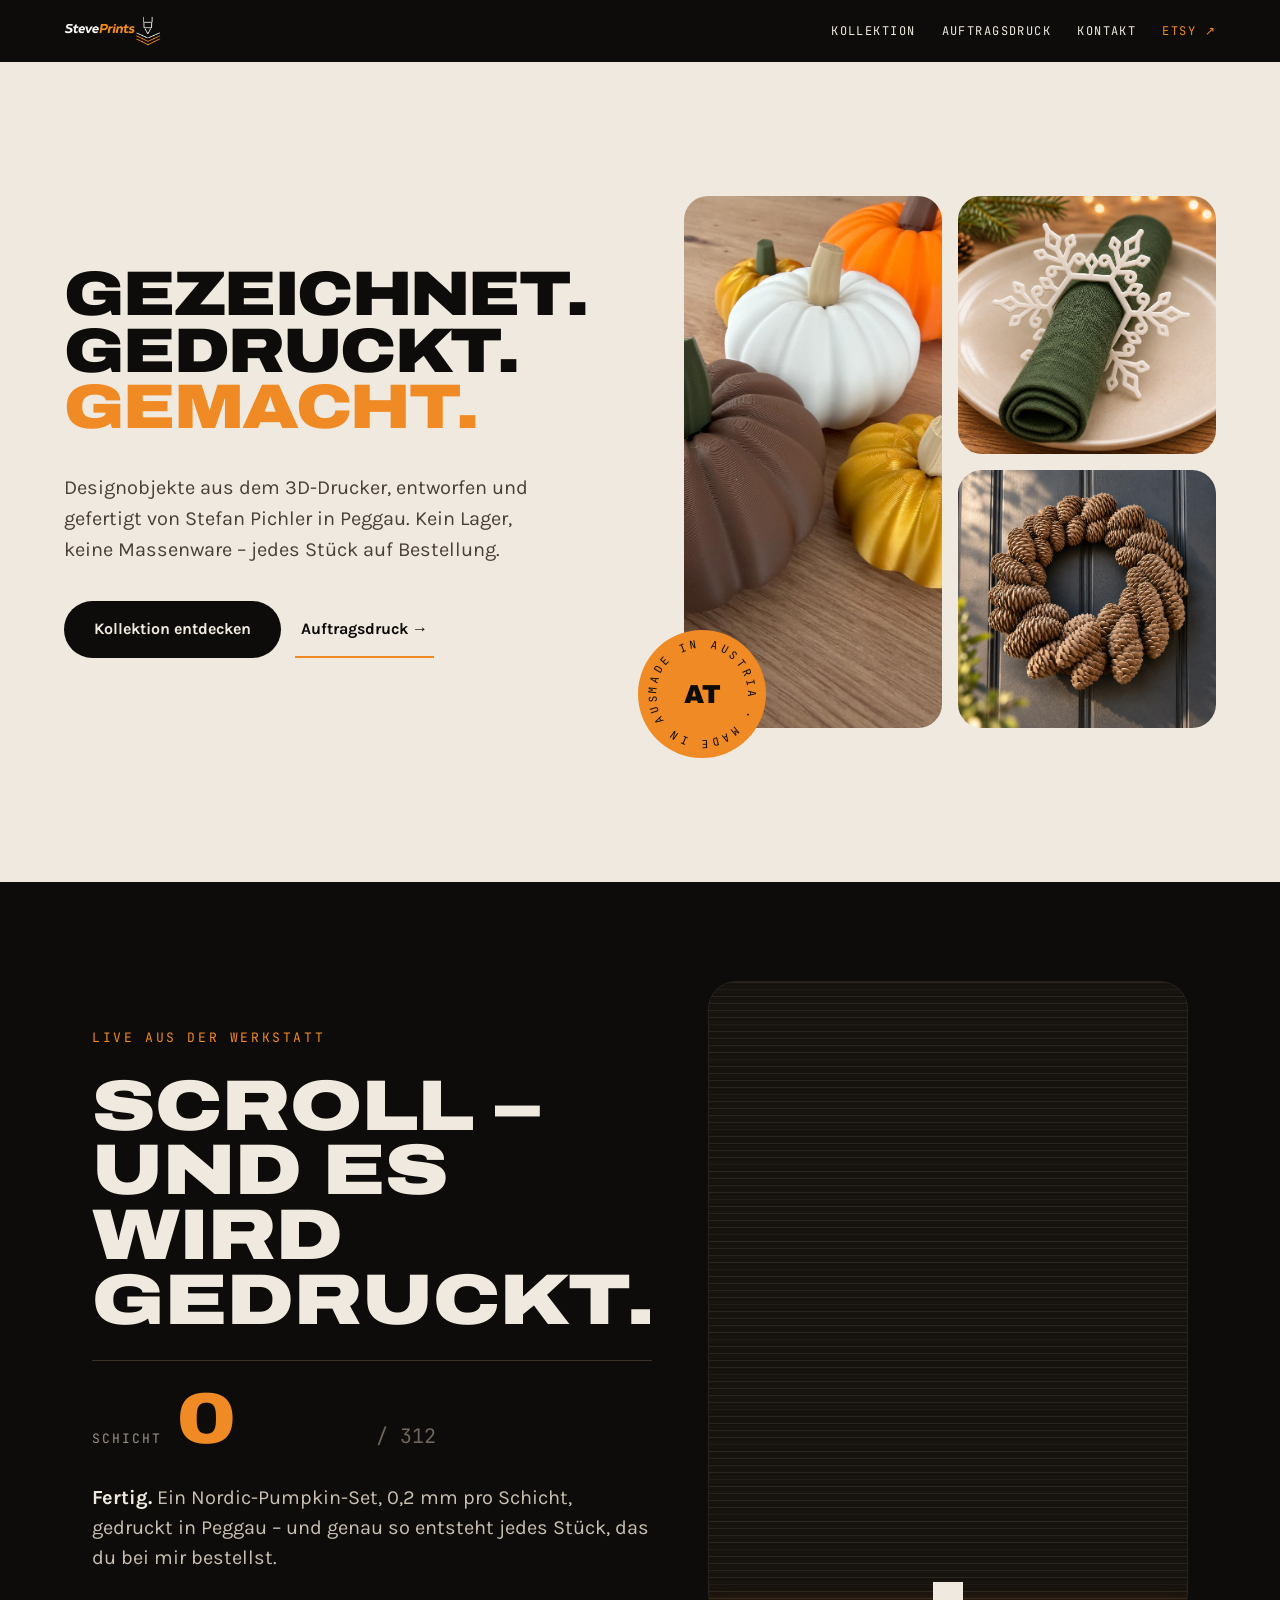
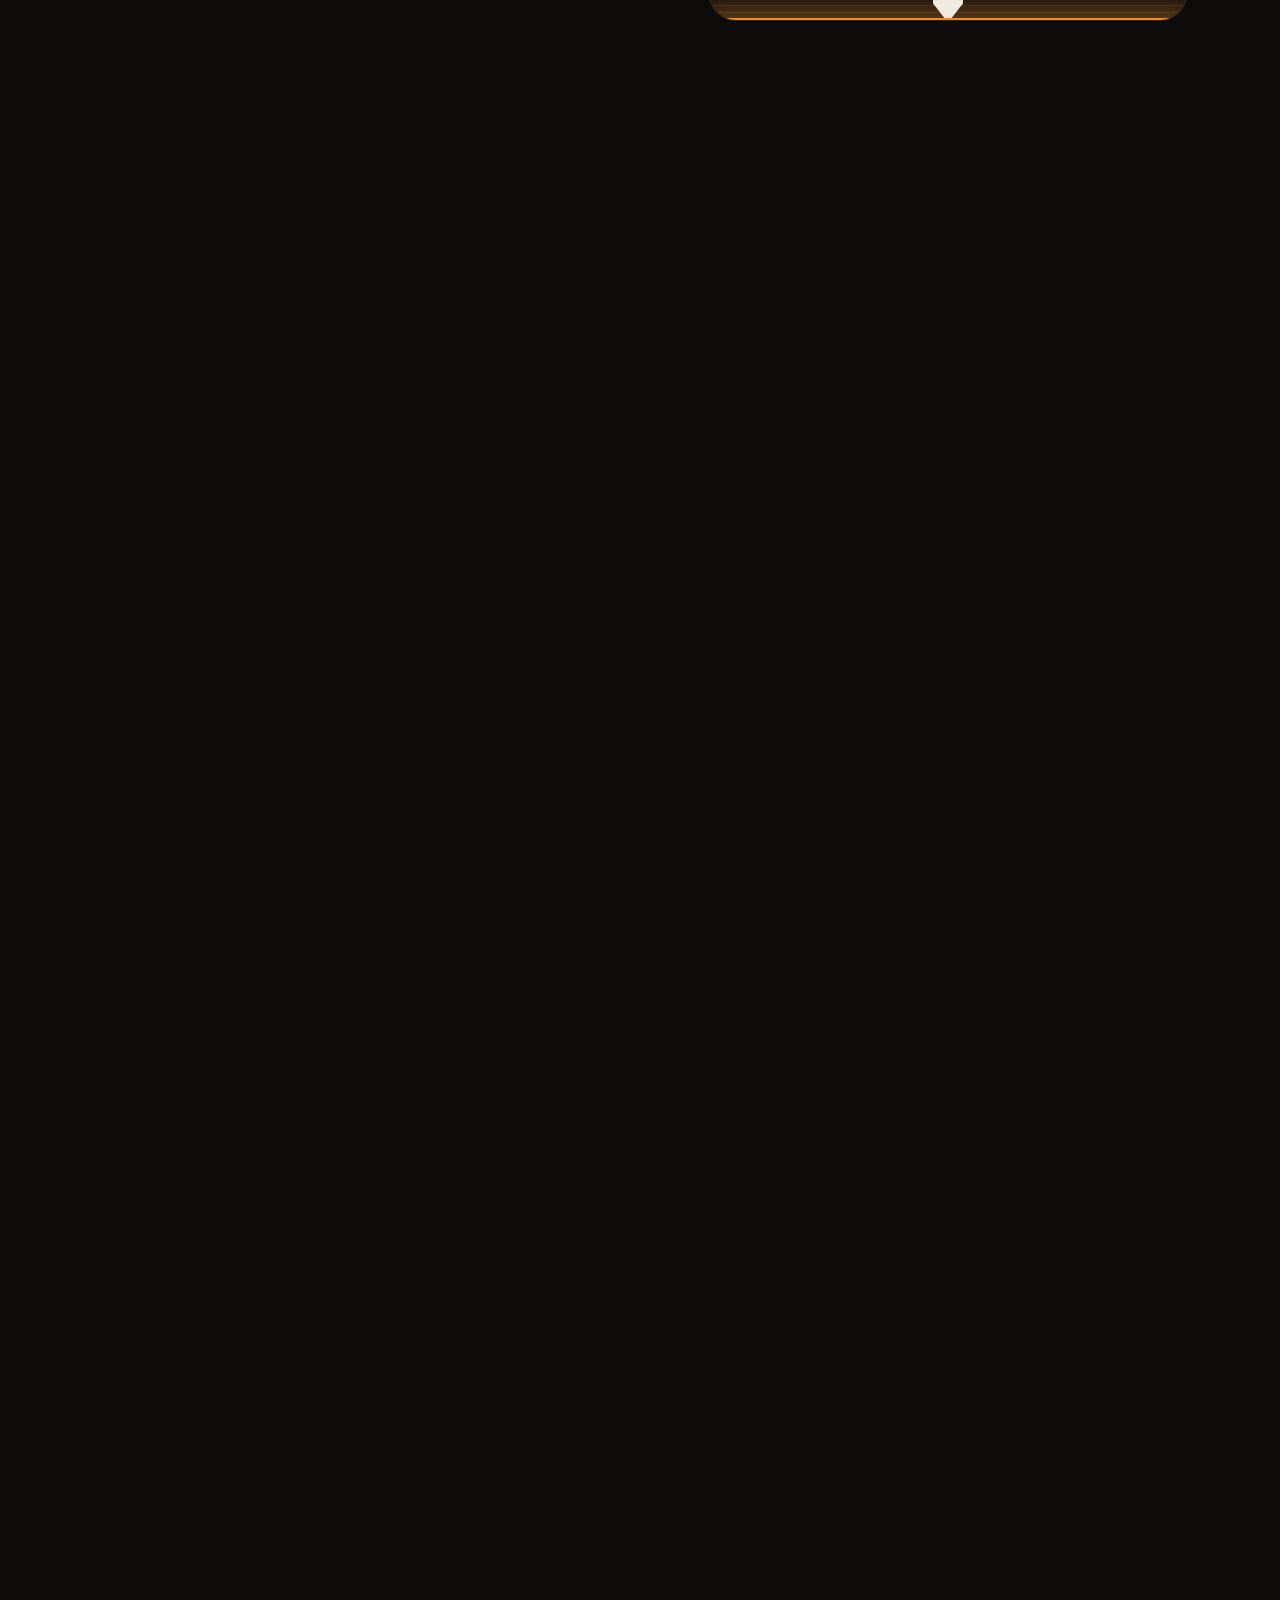
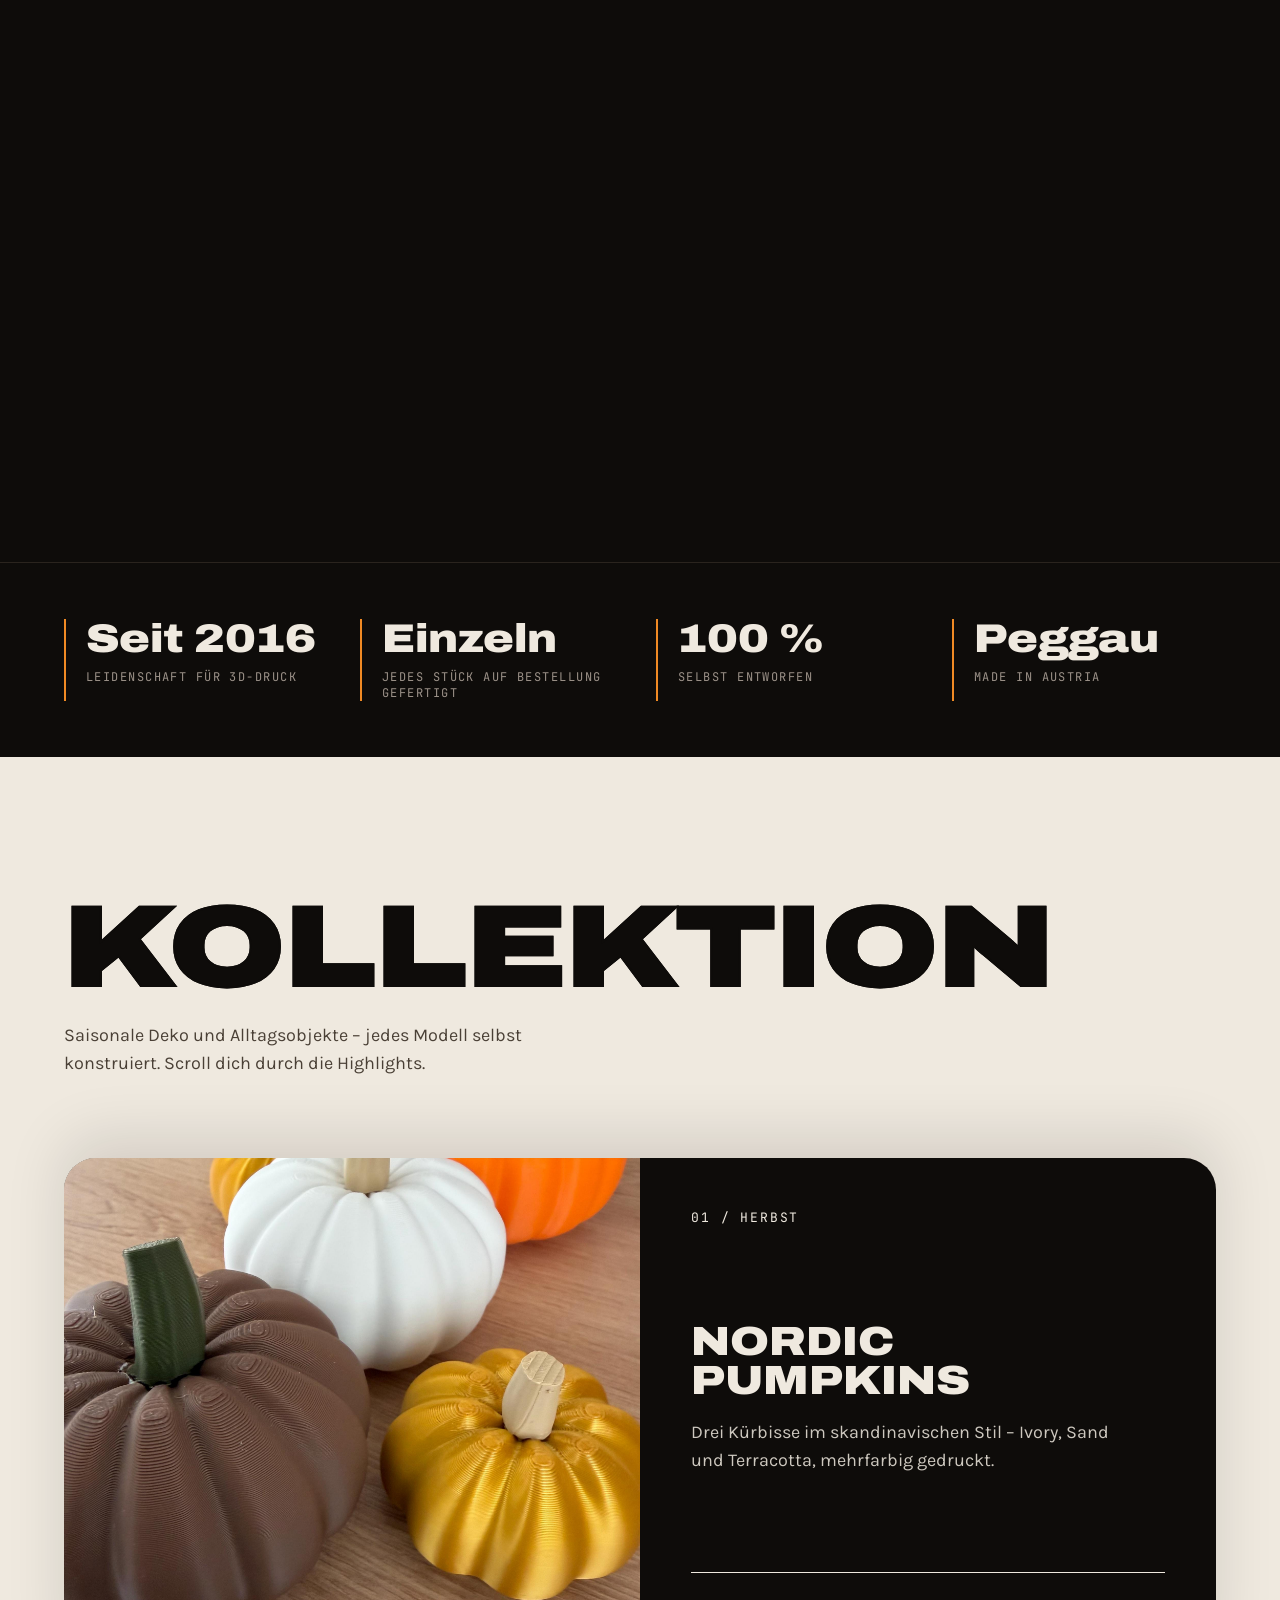
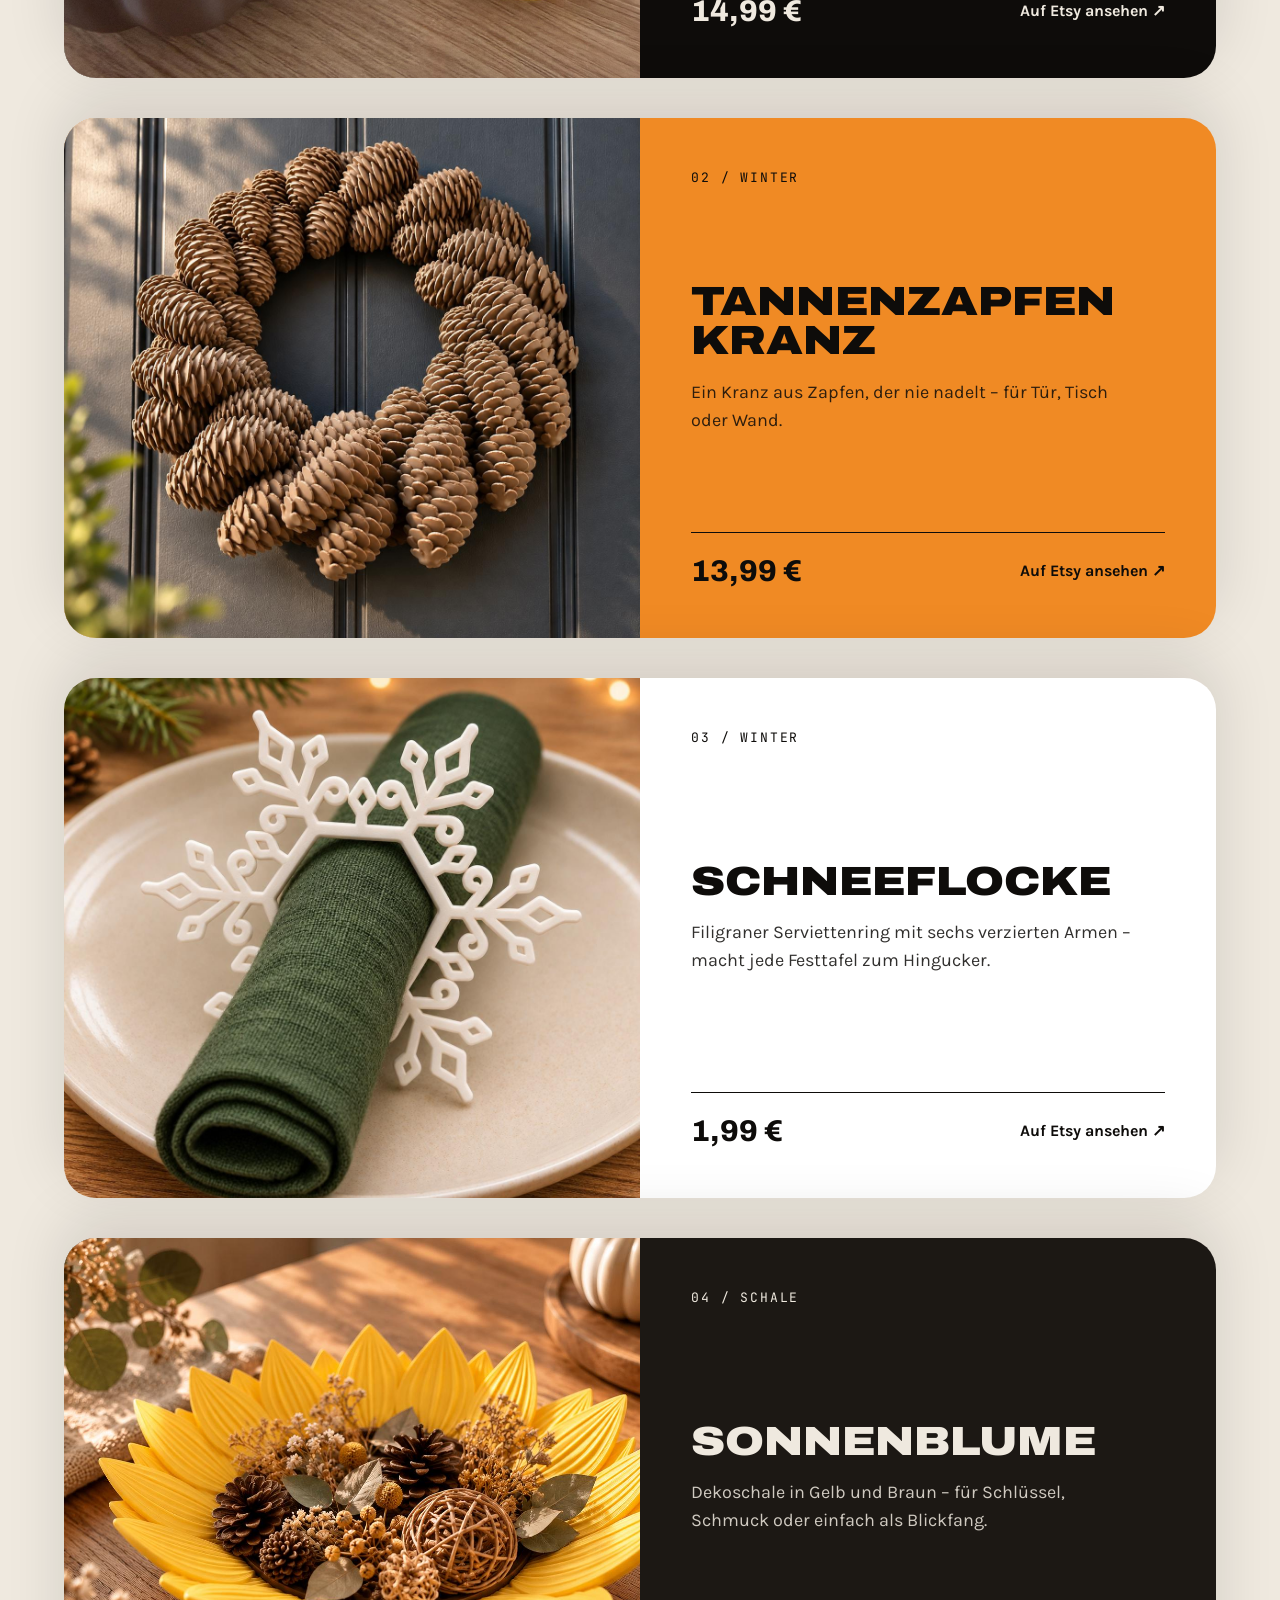
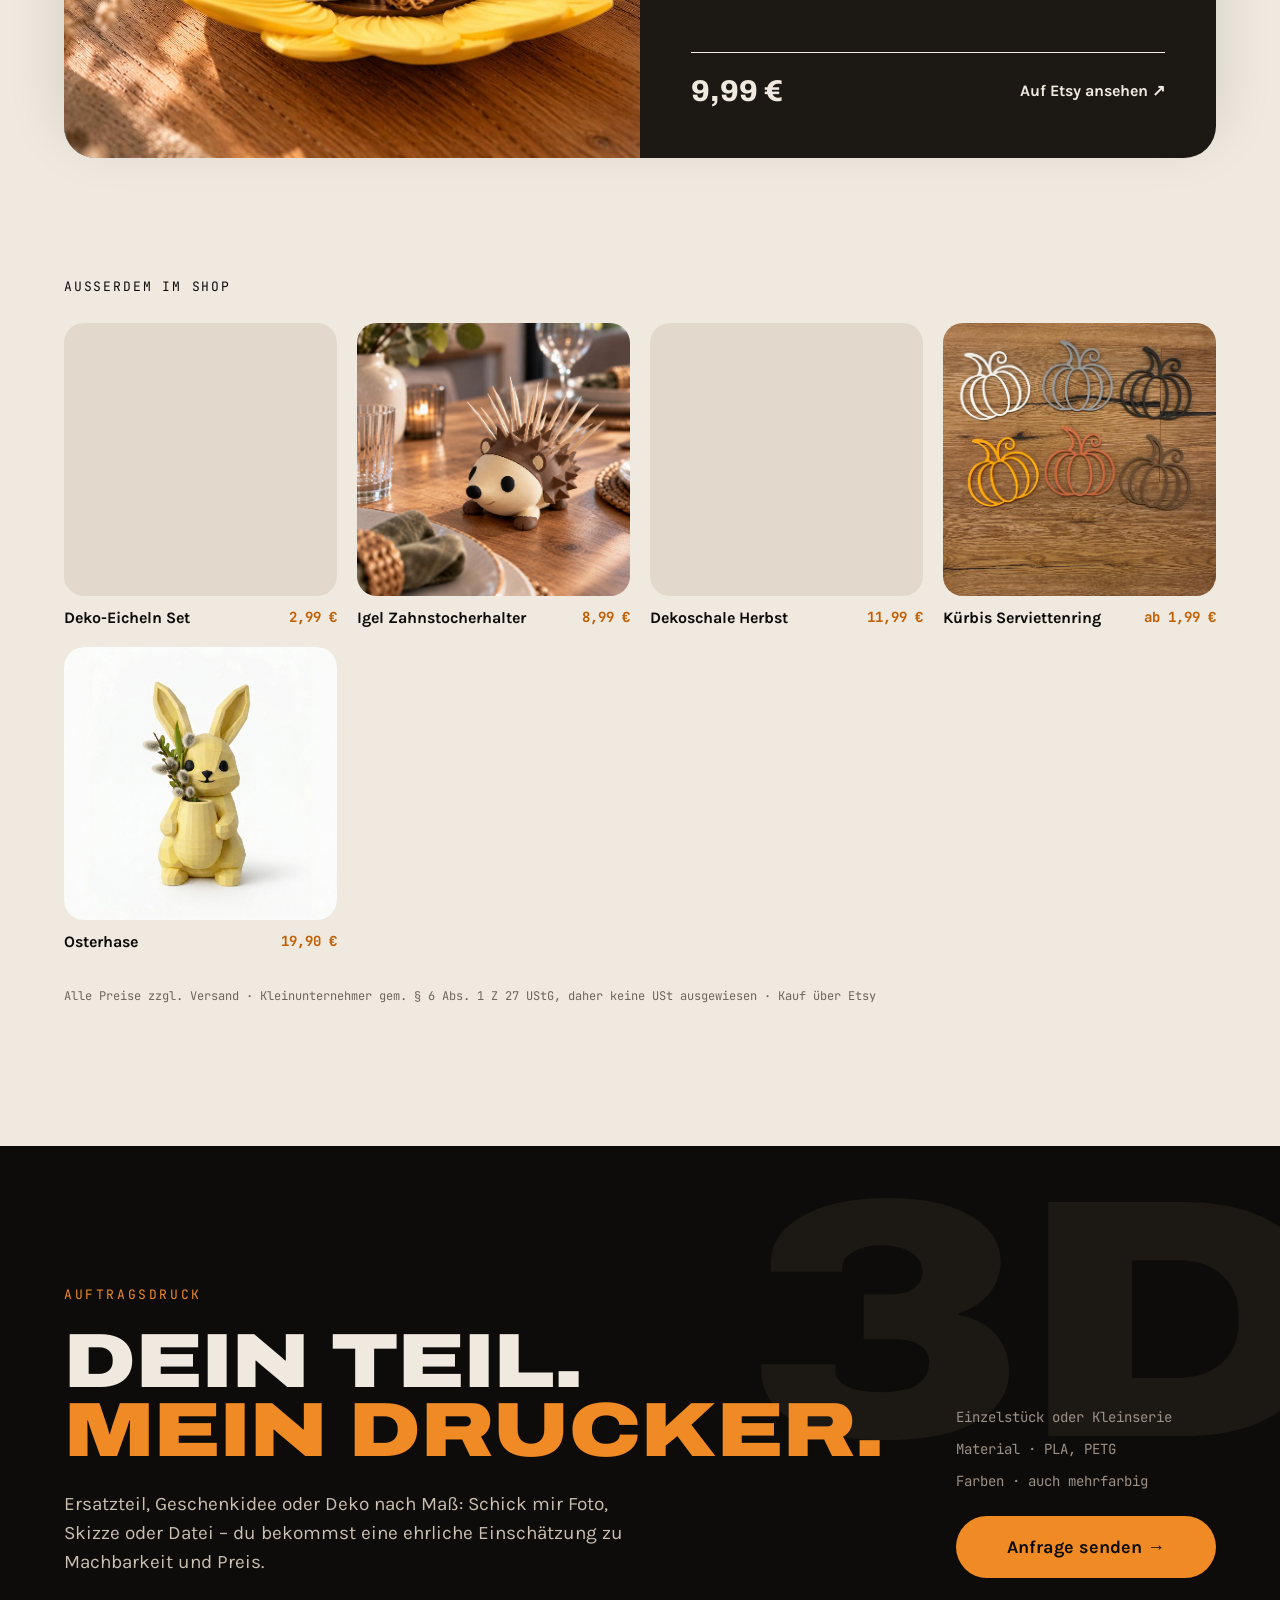
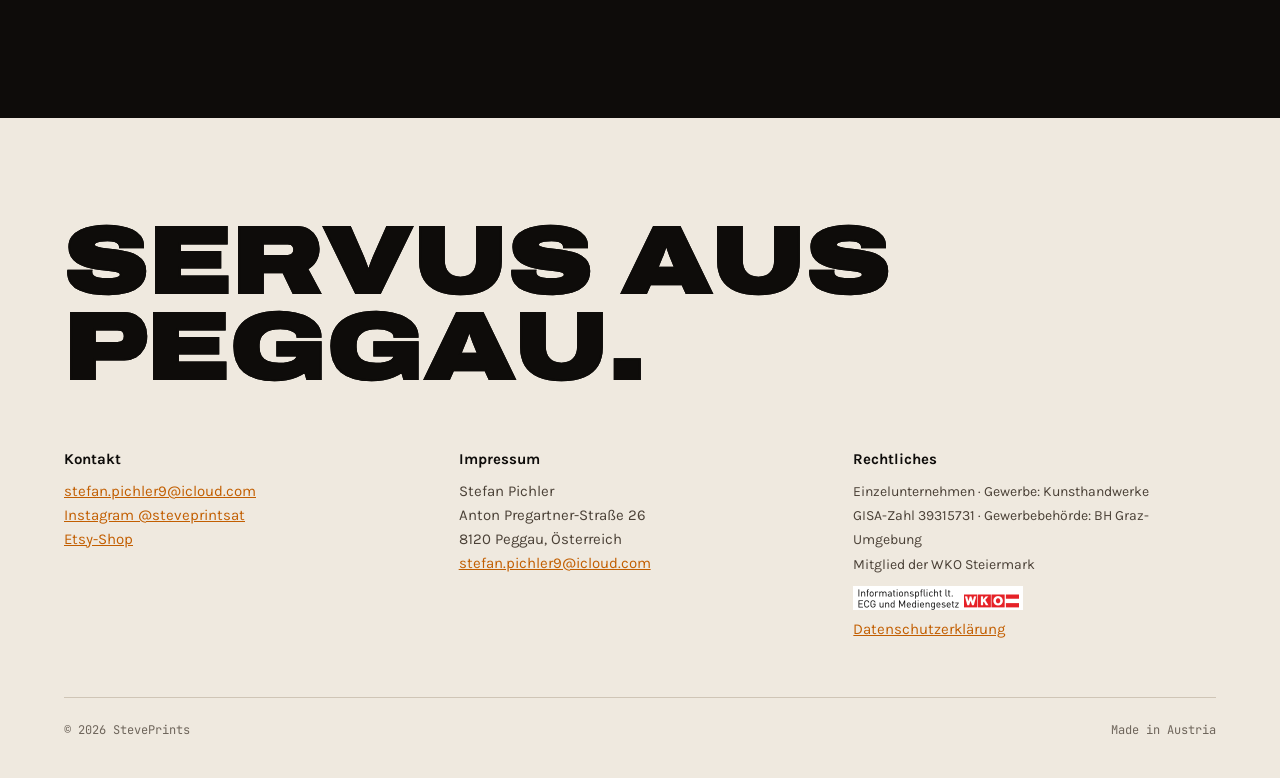
==== commit a7f2bcea: "Redesign „Galerie“: neue Startseite, Sync-Karten, Datenschutz-Optik - index.html nach Entwurf Richtu" ====
--- a/index.html
+++ b/index.html
@@ -4,412 +4,231 @@
 <meta charset="utf-8">
 <meta name="viewport" content="width=device-width, initial-scale=1">
 <title>StevePrints – 3D-gedruckte Designobjekte aus Peggau</title>
-<meta name="description" content="StevePrints: 3D-gedruckte Designobjekte und individuelle Auftragsdrucke aus Peggau, Steiermark. Made in Austria.">
+<meta name="description" content="StevePrints: 3D-gedruckte Designobjekte und individuelle Auftragsdrucke aus Peggau, Steiermark. Entworfen und gefertigt von Stefan Pichler. Made in Austria.">
+<meta name="theme-color" content="#0E0C0A">
+<link rel="icon" href="logo.png" type="image/png">
+<link rel="preload" href="fonts/archivo-vf-wdth-wght-latin.woff2" as="font" type="font/woff2" crossorigin>
 <link rel="stylesheet" href="fonts/fonts.css">
-<style>
-:root{
-  --bg:#100E0C;
-  --surface:#1A1613;
-  --line:#2C2620;
-  --orange:#F08A24;
-  --paper:#F6F1E9;
-  --paper-line:#E2D9CC;
-  --ink:#241F19;
-  --muted:#9B9188;
-  --muted-dark:#6E655B;
-  --display:"Archivo","Helvetica Neue",Arial,sans-serif;
-  --body:"Karla","Helvetica Neue",Arial,sans-serif;
-  --mono:"JetBrains Mono",ui-monospace,"SFMono-Regular",Menlo,monospace;
-  --pad:clamp(20px,5vw,80px);
-}
-*{box-sizing:border-box}
-html{scroll-behavior:smooth}
-body{margin:0;background:var(--bg);color:var(--paper);font-family:var(--body);font-size:17px;line-height:1.65;-webkit-font-smoothing:antialiased;overflow-x:hidden}
-img{max-width:100%;display:block}
-a{color:inherit}
-:focus-visible{outline:2px solid var(--orange);outline-offset:3px;border-radius:2px}
-
-.wrap{max-width:1180px;margin:0 auto;padding-left:var(--pad);padding-right:var(--pad)}
-.eyebrow{font-family:var(--mono);font-size:11px;letter-spacing:.22em;text-transform:uppercase;color:var(--orange);display:flex;align-items:center;gap:12px;margin:0 0 18px}
-.eyebrow::after{content:"";flex:1;height:1px;background:linear-gradient(90deg,var(--line),transparent)}
-h2{font-family:var(--display);font-weight:800;font-style:italic;font-size:clamp(30px,4.6vw,52px);line-height:1.04;letter-spacing:-.02em;margin:0 0 20px}
-h3{font-family:var(--display);font-weight:700;font-size:19px;letter-spacing:-.01em;margin:0 0 6px}
-p{margin:0 0 16px;color:#D9D2C9;max-width:62ch}
-section{padding:clamp(64px,9vw,120px) 0;position:relative}
-.layers{height:26px;display:block;width:100%}
-
-/* header */
-header{position:sticky;top:0;z-index:50;background:rgba(16,14,12,.82);backdrop-filter:blur(14px);border-bottom:1px solid var(--line)}
-.bar{display:flex;align-items:center;gap:28px;height:70px}
-.logo{height:30px;width:auto;flex-shrink:0}
-nav{margin-left:auto;display:flex;gap:26px;align-items:center}
-nav a{font-family:var(--mono);font-size:12px;letter-spacing:.12em;text-transform:uppercase;color:var(--muted);text-decoration:none;transition:color .2s}
-nav a:hover{color:var(--paper)}
-.btn{display:inline-flex;align-items:center;gap:9px;font-family:var(--mono);font-size:12px;font-weight:700;letter-spacing:.1em;text-transform:uppercase;padding:11px 20px;border-radius:2px;text-decoration:none;border:1px solid transparent;transition:transform .18s,background .2s,color .2s,border-color .2s}
-.btn-solid{background:var(--orange);color:#150F07}
-.btn-solid:hover{background:#FFA341;transform:translateY(-2px)}
-.btn-ghost{border-color:var(--line);color:var(--paper)}
-.btn-ghost:hover{border-color:var(--orange);color:var(--orange)}
-@media(max-width:860px){nav .navlink{display:none}}
-
-/* hero */
-.hero{padding:clamp(58px,9vw,110px) 0 clamp(50px,7vw,90px);position:relative;overflow:hidden}
-.plate{position:absolute;inset:0;pointer-events:none;background-image:linear-gradient(to right,rgba(240,138,36,.055) 1px,transparent 1px),linear-gradient(to bottom,rgba(240,138,36,.055) 1px,transparent 1px);background-size:46px 46px;mask-image:radial-gradient(ellipse 80% 70% at 30% 35%,#000 5%,transparent 72%);-webkit-mask-image:radial-gradient(ellipse 80% 70% at 30% 35%,#000 5%,transparent 72%)}
-.hero .wrap{position:relative;display:grid;grid-template-columns:1.05fr .95fr;gap:clamp(28px,5vw,64px);align-items:center}
-@media(max-width:900px){.hero .wrap{grid-template-columns:1fr}}
-h1{font-family:var(--display);font-weight:800;font-style:italic;font-size:clamp(40px,7vw,80px);line-height:.98;letter-spacing:-.035em;margin:0 0 24px;max-width:13ch}
-h1 .ln{display:block;overflow:hidden}
-h1 .ln>span{display:block;transform:translateY(105%);animation:layer .85s cubic-bezier(.2,.8,.2,1) forwards}
-h1 .ln:nth-child(1)>span{animation-delay:.05s}
-h1 .ln:nth-child(2)>span{animation-delay:.19s}
-h1 .ln:nth-child(3)>span{animation-delay:.33s}
-h1 em{font-style:italic;color:var(--orange)}
-@keyframes layer{to{transform:translateY(0)}}
-.lead{font-size:clamp(17px,2vw,20px);color:#CFC7BD;max-width:42ch;opacity:0;animation:fade .8s .5s forwards}
-@keyframes fade{to{opacity:1}}
-.hero-cta{display:flex;flex-wrap:wrap;gap:12px;margin-top:30px;opacity:0;animation:fade .8s .66s forwards}
-.heroshot{position:relative;opacity:0;animation:fade 1s .4s forwards}
-.heroshot img{width:100%;border-radius:3px;border:1px solid var(--line)}
-.heroshot figcaption{font-family:var(--mono);font-size:11px;letter-spacing:.14em;text-transform:uppercase;color:var(--muted);margin-top:12px}
-.specstrip{margin-top:clamp(40px,6vw,64px);border-top:1px solid var(--line);padding-top:20px;display:flex;flex-wrap:wrap;gap:14px 40px;font-family:var(--mono);font-size:11.5px;letter-spacing:.11em;text-transform:uppercase;color:var(--muted)}
-.specstrip b{color:var(--paper);font-weight:400}
-
-/* shop – helle Katalogbahn */
-.catalog{background:var(--paper);color:var(--ink)}
-.catalog h2,.catalog h3{color:var(--ink)}
-.catalog p{color:#4A423A}
-.catalog .eyebrow{color:#B4640C}
-.catalog .eyebrow::after{background:linear-gradient(90deg,var(--paper-line),transparent)}
-.grid{display:grid;gap:22px;grid-template-columns:repeat(auto-fit,minmax(238px,1fr));margin-top:44px}
-.card{display:flex;flex-direction:column;text-decoration:none;color:inherit}
-.shot{position:relative;aspect-ratio:1/1;overflow:hidden;border-radius:3px;background:#EDE6DA;border:1px solid var(--paper-line)}
-.shot img{position:absolute;inset:0;width:100%;height:100%;object-fit:cover;transition:opacity .45s,transform .6s}
-.shot img.alt{opacity:0}
-.card:hover .shot img.alt{opacity:1}
-.card:hover .shot img{transform:scale(1.04)}
-.badge{position:absolute;left:10px;top:10px;z-index:2;font-family:var(--mono);font-size:10px;letter-spacing:.14em;text-transform:uppercase;background:rgba(16,14,12,.82);color:var(--paper);padding:5px 9px;border-radius:2px}
-.card h3{margin-top:16px}
-.card .sub{font-size:14.5px;color:#5A5147;margin:0 0 12px;flex:1}
-.meta{display:flex;justify-content:space-between;align-items:baseline;gap:12px;border-top:1px solid var(--paper-line);padding-top:11px;font-family:var(--mono);font-size:12px;color:var(--muted-dark)}
-.meta .price{color:var(--ink);font-weight:700;font-size:14px}
-.card .go{font-family:var(--mono);font-size:11px;letter-spacing:.12em;text-transform:uppercase;color:#B4640C;margin-top:10px}
-.card:hover .go{text-decoration:underline}
-.catalog .note{font-family:var(--mono);font-size:11.5px;color:var(--muted-dark);margin-top:36px;letter-spacing:.04em}
-
-/* process */
-.process{display:grid;gap:2px;margin-top:44px;grid-template-columns:repeat(auto-fit,minmax(228px,1fr))}
-.step{background:var(--surface);padding:28px 24px;border-top:2px solid var(--line);transition:border-color .3s}
-.step:hover{border-top-color:var(--orange)}
-.step .l{font-family:var(--mono);font-size:11px;color:var(--orange);letter-spacing:.18em;display:block;margin-bottom:14px}
-.step h3{font-size:17px}
-.step p{font-size:14.5px;color:var(--muted);margin:0}
-
-/* about */
-.split{display:grid;gap:clamp(30px,5vw,72px);grid-template-columns:1.15fr .85fr;align-items:start}
-@media(max-width:860px){.split{grid-template-columns:1fr}}
-.factbox{border:1px solid var(--line);background:var(--surface);padding:26px;border-radius:3px}
-.factbox dl{margin:0;font-family:var(--mono);font-size:12.5px}
-.factbox dt{color:var(--muted);letter-spacing:.12em;text-transform:uppercase;font-size:10.5px;margin-top:18px}
-.factbox dt:first-child{margin-top:0}
-.factbox dd{margin:5px 0 0;color:var(--paper)}
-
-/* contact */
-.contact{background:var(--surface);border-top:1px solid var(--line);border-bottom:1px solid var(--line)}
-.mail{font-family:var(--display);font-style:italic;font-weight:700;font-size:clamp(19px,3.2vw,32px);color:var(--orange);text-decoration:none;border-bottom:2px solid rgba(240,138,36,.3);word-break:break-all}
-.mail:hover{border-bottom-color:var(--orange)}
-
-/* footer */
-footer{padding:56px 0 44px;font-size:13.5px;color:var(--muted)}
-.foot{display:grid;gap:32px;grid-template-columns:repeat(auto-fit,minmax(210px,1fr))}
-footer h4{font-family:var(--mono);font-size:10.5px;letter-spacing:.18em;text-transform:uppercase;color:var(--paper);margin:0 0 12px;font-weight:400}
-footer a{color:var(--muted);text-decoration:none}
-footer a:hover{color:var(--orange)}
-.copy{margin-top:44px;padding-top:20px;border-top:1px solid var(--line);display:flex;flex-wrap:wrap;gap:10px 24px;font-family:var(--mono);font-size:11px;letter-spacing:.08em}
-
-.rv{opacity:0;transform:translateY(22px);transition:opacity .7s,transform .7s}
-.rv.in{opacity:1;transform:none}
-@media(prefers-reduced-motion:reduce){
-  *{animation:none!important;transition:none!important}
-  h1 .ln>span{transform:none}
-  .lead,.hero-cta,.heroshot{opacity:1}
-  .rv{opacity:1;transform:none}
-  html{scroll-behavior:auto}
-}
-</style>
+<link rel="stylesheet" href="site.css">
 </head>
 <body>
 
-<header>
-  <div class="wrap bar">
-    <a href="#top" aria-label="StevePrints Startseite"><img class="logo" src="[data-uri]" alt="StevePrints"></a>
-    <nav>
-      <a class="navlink" href="#shop">Shop</a>
-      <a class="navlink" href="#auftrag">Auftragsdruck</a>
-      <a class="navlink" href="#ueber">Über mich</a>
-      <a class="btn btn-solid" href="https://www.etsy.com/shop/StevePrintsAT" target="_blank" rel="noopener">Etsy-Shop</a>
-    </nav>
-  </div>
+<header class="site-header">
+  <a href="#top" aria-label="StevePrints – zum Seitenanfang"><img class="logo" src="logo.png" alt="StevePrints" width="640" height="197"></a>
+  <nav aria-label="Hauptnavigation">
+    <a href="#kollektion">Kollektion</a>
+    <a class="opt" href="#auftrag">Auftragsdruck</a>
+    <a class="opt" href="#kontakt">Kontakt</a>
+    <a class="etsy" href="https://www.etsy.com/shop/StevePrintsAT" target="_blank" rel="noopener">Etsy ↗</a>
+  </nav>
 </header>
 
-<main id="top">
-
-<div class="hero">
-  <div class="plate"></div>
-  <div class="wrap">
-    <div>
-      <h1>
-        <span class="ln"><span>Schicht</span></span>
-        <span class="ln"><span>für Schicht</span></span>
-        <span class="ln"><span><em>aus Peggau.</em></span></span>
-      </h1>
-      <p class="lead">3D-gedruckte Designobjekte für dein Zuhause – und individuelle Drucke nach deiner Idee. Entworfen, gedruckt und verpackt in der Steiermark.</p>
-      <div class="hero-cta">
-        <a class="btn btn-solid" href="#shop">Designs ansehen</a>
-        <a class="btn btn-ghost" href="#auftrag">Eigenes Teil drucken lassen</a>
-      </div>
-    </div>
+<main>
+
+<section id="top" class="hero">
+  <div class="hero-copy">
+    <h1>
+      <span>Gezeichnet.</span>
+      <span>Gedruckt.</span>
+      <span class="accent">Gemacht.</span>
+    </h1>
+    <p class="lead">Designobjekte aus dem 3D-Drucker, entworfen und gefertigt von Stefan Pichler in Peggau. Kein Lager, keine Massenware – jedes Stück auf Bestellung.</p>
+    <div class="hero-cta">
+      <a class="btn btn-dark" href="#kollektion">Kollektion entdecken</a>
+      <a class="link-line" href="#auftrag">Auftragsdruck →</a>
+    </div>
+  </div>
+  <div class="collage">
     <!-- HERO:START -->
-    <figure class="heroshot" style="margin:0">
-      <a href="https://www.etsy.com/listing/4610337039/schneeflocken-serviettenring" target="_blank" rel="noopener" id="heroLink">
-        <img id="heroImg" src="images/c0b137977a3b6f1d.jpg" alt="Schneeflocken Serviettenring">
-      </a>
-      <figcaption id="heroCap">Schneeflocken Serviettenring</figcaption>
-    </figure>
-    <script>
-      (function(){
-        var pool = [{"img": "images/c0b137977a3b6f1d.jpg", "name": "Schneeflocken Serviettenring", "url": "https://www.etsy.com/listing/4610337039/schneeflocken-serviettenring"}, {"img": "images/3537206bd146ee65.jpg", "name": "Dekoschale Sonnenblume", "url": "https://www.etsy.com/listing/4595783061/sonnenblumen-schale-o-dekoschale"}, {"img": "images/f582bd6374a5012e.jpg", "name": "Tannenzapfen Kranz aus dem 3D-Druck", "url": "https://www.etsy.com/listing/4593988694/zapfenkranz-herbstdeko-tannenzapfen"}, {"img": "images/9b4b52cf739451d4.jpg", "name": "Deko-Eicheln Set", "url": "https://www.etsy.com/listing/4578288521/deko-eicheln-3d-druck-set-o-mini"}, {"img": "images/f66b34dcbb70df60.jpg", "name": "Igel Zahnstocherhalter", "url": "https://www.etsy.com/listing/4576312022/igel-zahnstocherhalter-aus-3d-druck-o"}, {"img": "images/8dfc89507ad61327.jpg", "name": "Deko Kürbisse 3er Set", "url": "https://www.etsy.com/listing/4569972046/deko-kurbisse-3er-set-herbstdeko-scandi"}, {"img": "images/d3324da833138ca8.jpg", "name": "Dekoschale Herbst", "url": "https://www.etsy.com/listing/4566170874/dekoschale-herbst-organische-schale-fur"}, {"img": "images/d9b218a43e603109.jpg", "name": "Kürbis Serviettenring", "url": "https://www.etsy.com/listing/4563866886/kurbis-serviettenring-herbstliche"}, {"img": "images/0c614153a8a71292.jpg", "name": "Osterhase", "url": "https://www.etsy.com/listing/4475686754/osterhase-vase-3d-druck-moderne-deko-mit"}];
-        var pick = pool[Math.floor(Math.random() * pool.length)];
-        document.getElementById('heroImg').src = pick.img;
-        document.getElementById('heroImg').alt = pick.name;
-        document.getElementById('heroCap').textContent = pick.name;
-        document.getElementById('heroLink').href = pick.url;
-      })();
-    </script>
-    <!-- HERO:END -->
-  </div>
-  <div class="wrap">
-    <div class="specstrip">
-      <span>Werkstatt <b>Peggau, Steiermark</b></span>
-      <span>Im Druck seit <b>2016</b></span>
-      <span>Material <b>PLA</b></span>
-      <span>Versand <b>ab 1 Werktag</b></span>
-    </div>
-  </div>
-</div>
-
-<svg class="layers" viewBox="0 0 1200 26" preserveAspectRatio="none" aria-hidden="true">
-  <g fill="none" stroke="#2C2620" stroke-width="1.4"><path d="M0 3 H1200"/><path d="M0 9 H1200"/><path d="M0 15 H1200"/></g>
-  <g fill="none" stroke="#F08A24" stroke-width="1.6" opacity=".9"><path d="M0 21 H1200"/></g>
-</svg>
-
-<!-- SHOP -->
-<section id="shop" class="catalog">
-  <div class="wrap">
-    <p class="eyebrow">Im Shop</p>
-    <h2>Objekte, die man<br>anfassen will.</h2>
-    <p>Jedes Stück wird einzeln auf Bestellung gedruckt – keine Lagerware, keine Massenproduktion. Bestellt wird sicher über meinen Etsy-Shop.</p>
-
-    <div class="grid">
-
-      <!-- PRODUCTS:START -->
-      <a class="card rv" href="https://www.etsy.com/listing/4610337039/schneeflocken-serviettenring" target="_blank" rel="noopener">
-        <div class="shot">
-          <img src="images/c0b137977a3b6f1d.jpg" alt="Schneeflocken Serviettenring">
-          <img class="alt" src="images/a3aaff3f6a2db2cf.jpg" alt="Schneeflocken Serviettenring – zweite Ansicht">
-        </div>
-        <h3>Schneeflocken Serviettenring</h3>
-        <p class="sub">Mach aus einer einfachen Serviette einen echten Hingucker auf deiner Festtafel.</p>
-        <div class="meta"><span>20 verfügbar</span><span class="price">1,99 €</span></div>
-        <span class="go">Auf Etsy ansehen →</span>
-      </a>
-
-      <a class="card rv" href="https://www.etsy.com/listing/4595783061/sonnenblumen-schale-o-dekoschale" target="_blank" rel="noopener">
-        <div class="shot">
-          <img src="images/3537206bd146ee65.jpg" alt="Dekoschale Sonnenblume">
-          <img class="alt" src="images/8481e0462ff16371.jpg" alt="Dekoschale Sonnenblume – zweite Ansicht">
-        </div>
-        <h3>Dekoschale Sonnenblume</h3>
-        <p class="sub">Diese Sonnenblumen-Schale wird bei mir in der Steiermark im 3D-Druck hergestellt. Ein Kranz aus fein strukturierten Blütenblättern in Senfgelb umrahmt eine flache, dunkelbraune Mitte mit dem …</p>
-        <div class="meta"><span>5 verfügbar</span><span class="price">9,99 €</span></div>
-        <span class="go">Auf Etsy ansehen →</span>
-      </a>
-
-      <a class="card rv" href="https://www.etsy.com/listing/4593988694/zapfenkranz-herbstdeko-tannenzapfen" target="_blank" rel="noopener">
-        <div class="shot">
-          <img src="images/f582bd6374a5012e.jpg" alt="Tannenzapfen Kranz aus dem 3D-Druck">
-          <img class="alt" src="images/b819174759c05697.jpg" alt="Tannenzapfen Kranz aus dem 3D-Druck – zweite Ansicht">
-        </div>
-        <h3>Tannenzapfen Kranz aus dem 3D-Druck</h3>
-        <p class="sub">Ein Kranz aus lauter Zapfen – ganz ohne Harz, Nadeln und Krümel</p>
-        <div class="meta"><span>5 verfügbar</span><span class="price">13,99 €</span></div>
-        <span class="go">Auf Etsy ansehen →</span>
-      </a>
-
-      <a class="card rv" href="https://www.etsy.com/listing/4578288521/deko-eicheln-3d-druck-set-o-mini" target="_blank" rel="noopener">
-        <div class="shot">
-          <img src="images/9b4b52cf739451d4.jpg" alt="Deko-Eicheln Set">
-          <img class="alt" src="images/84c930eb3cc7f505.jpg" alt="Deko-Eicheln Set – zweite Ansicht">
-        </div>
-        <h3>Deko-Eicheln Set</h3>
-        <p class="sub">Eichel für Eichel – wie frisch vom Waldboden, nur eben für immer haltbar!</p>
-        <div class="meta"><span>21 verfügbar</span><span class="price">2,99 €</span></div>
-        <span class="go">Auf Etsy ansehen →</span>
-      </a>
-
-      <a class="card rv" href="https://www.etsy.com/listing/4576312022/igel-zahnstocherhalter-aus-3d-druck-o" target="_blank" rel="noopener">
-        <div class="shot">
-          <img src="images/f66b34dcbb70df60.jpg" alt="Igel Zahnstocherhalter">
-          <img class="alt" src="images/35e66994d64687d9.jpg" alt="Igel Zahnstocherhalter – zweite Ansicht">
-        </div>
-        <h3>Igel Zahnstocherhalter</h3>
-        <p class="sub">Dieser handgefertigte Zahnstocherhalter in Form eines niedlichen Igels ist ein echter Hingucker auf jedem Tisch – ob beim gemütlichen Abendessen, der nächsten Party oder einfach als …</p>
-        <div class="meta"><span>5 verfügbar</span><span class="price">8,99 €</span></div>
-        <span class="go">Auf Etsy ansehen →</span>
-      </a>
-
-      <a class="card rv" href="https://www.etsy.com/listing/4569972046/deko-kurbisse-3er-set-herbstdeko-scandi" target="_blank" rel="noopener">
-        <div class="shot">
-          <img src="images/8dfc89507ad61327.jpg" alt="Deko Kürbisse 3er Set">
-          <img class="alt" src="images/9e55b6f58f809706.jpg" alt="Deko Kürbisse 3er Set – zweite Ansicht">
-        </div>
-        <h3>Deko Kürbisse 3er Set</h3>
-        <p class="sub">Deko-Kürbisse im skandinavischen Stil – 3er Set in Ivory, Sand &amp;amp; Terracotta</p>
-        <div class="meta"><span>10 verfügbar</span><span class="price">14,99 €</span></div>
-        <span class="go">Auf Etsy ansehen →</span>
-      </a>
-
-      <a class="card rv" href="https://www.etsy.com/listing/4566170874/dekoschale-herbst-organische-schale-fur" target="_blank" rel="noopener">
-        <div class="shot">
-          <img src="images/d3324da833138ca8.jpg" alt="Dekoschale Herbst">
-          <img class="alt" src="images/b1e39da54e76e3da.jpg" alt="Dekoschale Herbst – zweite Ansicht">
-        </div>
-        <h3>Dekoschale Herbst</h3>
-        <p class="sub">Schlichte Formen, ein bisschen Natur und viel Platz für eigene Deko.</p>
-        <div class="meta"><span>1 verfügbar</span><span class="price">11,99 €</span></div>
-        <span class="go">Auf Etsy ansehen →</span>
-      </a>
-
-      <a class="card rv" href="https://www.etsy.com/listing/4563866886/kurbis-serviettenring-herbstliche" target="_blank" rel="noopener">
-        <div class="shot">
-          <img src="images/d9b218a43e603109.jpg" alt="Kürbis Serviettenring">
-          <img class="alt" src="images/9cdb413fd8bf778c.jpg" alt="Kürbis Serviettenring – zweite Ansicht">
-        </div>
-        <h3>Kürbis Serviettenring</h3>
-        <p class="sub">Mach aus einer einfachen Serviette einen echten Hingucker.</p>
-        <div class="meta"><span>6 verfügbar</span><span class="price">ab 1,99 €</span></div>
-        <span class="go">Auf Etsy ansehen →</span>
-      </a>
-
-      <a class="card rv" href="https://www.etsy.com/listing/4475686754/osterhase-vase-3d-druck-moderne-deko-mit" target="_blank" rel="noopener">
-        <div class="shot">
-          <img src="images/0c614153a8a71292.jpg" alt="Osterhase">
-          <img class="alt" src="images/13dcac15ae366f41.jpg" alt="Osterhase – zweite Ansicht">
-        </div>
-        <h3>Osterhase</h3>
-        <p class="sub">Dieser minimalistische Osterhase ist mehr als nur Deko – er ist ein echter Hingucker für dein Zuhause.</p>
-        <div class="meta"><span>1 verfügbar</span><span class="price">19,90 €</span></div>
-        <span class="go">Auf Etsy ansehen →</span>
+      <a href="https://www.etsy.com/listing/4569972046/deko-kurbisse-3er-set-herbstdeko-scandi" target="_blank" rel="noopener"><img src="images/8dfc89507ad61327.jpg" alt="Deko Kürbisse 3er Set" fetchpriority="high"></a>
+      <a href="https://www.etsy.com/listing/4610337039/schneeflocken-serviettenring" target="_blank" rel="noopener"><img src="images/c0b137977a3b6f1d.jpg" alt="Schneeflocken Serviettenring" decoding="async"></a>
+      <a href="https://www.etsy.com/listing/4593988694/zapfenkranz-herbstdeko-tannenzapfen" target="_blank" rel="noopener"><img src="images/f582bd6374a5012e.jpg" alt="Tannenzapfen Kranz aus dem 3D-Druck" decoding="async"></a>
+      <!-- HERO:END -->
+    <div class="stamp" aria-hidden="true">
+      <svg viewBox="0 0 128 128" width="128" height="128"><defs><path id="stamp-circle" d="M64,64 m-46,0 a46,46 0 1,1 92,0 a46,46 0 1,1 -92,0"/></defs><text font-family="JetBrains Mono, monospace" font-size="11" letter-spacing="3" fill="#0E0C0A"><textPath href="#stamp-circle">MADE IN AUSTRIA · MADE IN AUSTRIA · </textPath></text></svg>
+      <b>AT</b>
+    </div>
+  </div>
+</section>
+
+<section class="print" aria-labelledby="print-title">
+  <div class="print-stage">
+    <div class="print-copy">
+      <p class="eyebrow">Live aus der Werkstatt</p>
+      <h2 id="print-title" class="display">Scroll – und es wird gedruckt.</h2>
+      <div class="layer-count">
+        <span class="lbl">SCHICHT</span>
+        <span class="num"><span class="static">312</span></span>
+        <span class="tot">/ 312</span>
+      </div>
+      <p class="print-done"><strong>Fertig.</strong> Ein Nordic-Pumpkin-Set, 0,2&nbsp;mm pro Schicht, gedruckt in Peggau – und genau so entsteht jedes Stück, das du bei mir bestellst.</p>
+    </div>
+    <div class="print-bed">
+      <div class="grid" aria-hidden="true"></div>
+      <img src="images/8dfc89507ad61327.jpg" alt="Deko-Kürbisse 3er Set, Schicht für Schicht gedruckt" loading="lazy" decoding="async">
+      <div class="lines" aria-hidden="true"></div>
+      <div class="nozzle" aria-hidden="true"><div class="beam"></div><div class="tip"></div></div>
+    </div>
+  </div>
+</section>
+
+<section class="facts" aria-label="Kurz gesagt">
+  <ul>
+    <li class="reveal"><span class="v">Seit 2016</span><span class="l">Leidenschaft für 3D-Druck</span></li>
+    <li class="reveal"><span class="v">Einzeln</span><span class="l">Jedes Stück auf Bestellung gefertigt</span></li>
+    <li class="reveal"><span class="v">100 %</span><span class="l">Selbst entworfen</span></li>
+    <li class="reveal"><span class="v">Peggau</span><span class="l">Made in Austria</span></li>
+  </ul>
+</section>
+
+<section id="kollektion" class="collection">
+  <h2 class="big-title fill">Kollektion</h2>
+  <p class="intro reveal">Saisonale Deko und Alltagsobjekte – jedes Modell selbst konstruiert. Scroll dich durch die Highlights.</p>
+  <div class="stack">
+    <!-- HIGHLIGHTS:START -->
+      <a class="feature t1" style="--i:0" href="https://www.etsy.com/listing/4569972046/deko-kurbisse-3er-set-herbstdeko-scandi" target="_blank" rel="noopener">
+        <div class="pic"><img src="images/8dfc89507ad61327.jpg" alt="Nordic Pumpkins" loading="lazy" decoding="async"></div>
+        <div class="body">
+          <span class="tag">01 / HERBST</span>
+          <div class="txt">
+            <h3>Nordic Pumpkins</h3>
+            <p>Drei Kürbisse im skandinavischen Stil – Ivory, Sand und Terracotta, mehrfarbig gedruckt.</p>
+          </div>
+          <div class="foot"><span class="price">14,99 €</span><span class="go">Auf Etsy ansehen ↗</span></div>
+        </div>
+      </a>
+
+      <a class="feature t2" style="--i:1" href="https://www.etsy.com/listing/4593988694/zapfenkranz-herbstdeko-tannenzapfen" target="_blank" rel="noopener">
+        <div class="pic"><img src="images/f582bd6374a5012e.jpg" alt="Tannenzapfen Kranz" loading="lazy" decoding="async"></div>
+        <div class="body">
+          <span class="tag">02 / WINTER</span>
+          <div class="txt">
+            <h3>Tannenzapfen Kranz</h3>
+            <p>Ein Kranz aus Zapfen, der nie nadelt – für Tür, Tisch oder Wand.</p>
+          </div>
+          <div class="foot"><span class="price">13,99 €</span><span class="go">Auf Etsy ansehen ↗</span></div>
+        </div>
+      </a>
+
+      <a class="feature t3" style="--i:2" href="https://www.etsy.com/listing/4610337039/schneeflocken-serviettenring" target="_blank" rel="noopener">
+        <div class="pic"><img src="images/c0b137977a3b6f1d.jpg" alt="Schneeflocke" loading="lazy" decoding="async"></div>
+        <div class="body">
+          <span class="tag">03 / WINTER</span>
+          <div class="txt">
+            <h3>Schneeflocke</h3>
+            <p>Filigraner Serviettenring mit sechs verzierten Armen – macht jede Festtafel zum Hingucker.</p>
+          </div>
+          <div class="foot"><span class="price">1,99 €</span><span class="go">Auf Etsy ansehen ↗</span></div>
+        </div>
+      </a>
+
+      <a class="feature t4" style="--i:3" href="https://www.etsy.com/listing/4595783061/sonnenblumen-schale-o-dekoschale" target="_blank" rel="noopener">
+        <div class="pic"><img src="images/3537206bd146ee65.jpg" alt="Sonnenblume" loading="lazy" decoding="async"></div>
+        <div class="body">
+          <span class="tag">04 / SCHALE</span>
+          <div class="txt">
+            <h3>Sonnenblume</h3>
+            <p>Dekoschale in Gelb und Braun – für Schlüssel, Schmuck oder einfach als Blickfang.</p>
+          </div>
+          <div class="foot"><span class="price">9,99 €</span><span class="go">Auf Etsy ansehen ↗</span></div>
+        </div>
+      </a>
+      <!-- HIGHLIGHTS:END -->
+  </div>
+</section>
+
+<section class="more" aria-labelledby="more-title">
+  <p id="more-title" class="eyebrow reveal">Außerdem im Shop</p>
+  <div class="tiles">
+    <!-- PRODUCTS:START -->
+      <a class="tile reveal" href="https://www.etsy.com/listing/4578288521/deko-eicheln-3d-druck-set-o-mini" target="_blank" rel="noopener">
+        <div class="shot">
+          <img src="images/9b4b52cf739451d4.jpg" alt="Deko-Eicheln Set" loading="lazy" decoding="async">
+          <img class="alt" src="images/84c930eb3cc7f505.jpg" alt="" loading="lazy" decoding="async">
+        </div>
+        <div class="row"><span>Deko-Eicheln Set</span><span class="price">2,99 €</span></div>
+      </a>
+
+      <a class="tile reveal" href="https://www.etsy.com/listing/4576312022/igel-zahnstocherhalter-aus-3d-druck-o" target="_blank" rel="noopener">
+        <div class="shot">
+          <img src="images/f66b34dcbb70df60.jpg" alt="Igel Zahnstocherhalter" loading="lazy" decoding="async">
+          <img class="alt" src="images/35e66994d64687d9.jpg" alt="" loading="lazy" decoding="async">
+        </div>
+        <div class="row"><span>Igel Zahnstocherhalter</span><span class="price">8,99 €</span></div>
+      </a>
+
+      <a class="tile reveal" href="https://www.etsy.com/listing/4566170874/dekoschale-herbst-organische-schale-fur" target="_blank" rel="noopener">
+        <div class="shot">
+          <img src="images/d3324da833138ca8.jpg" alt="Dekoschale Herbst" loading="lazy" decoding="async">
+          <img class="alt" src="images/b1e39da54e76e3da.jpg" alt="" loading="lazy" decoding="async">
+        </div>
+        <div class="row"><span>Dekoschale Herbst</span><span class="price">11,99 €</span></div>
+      </a>
+
+      <a class="tile reveal" href="https://www.etsy.com/listing/4563866886/kurbis-serviettenring-herbstliche" target="_blank" rel="noopener">
+        <div class="shot">
+          <img src="images/d9b218a43e603109.jpg" alt="Kürbis Serviettenring" loading="lazy" decoding="async">
+          <img class="alt" src="images/9cdb413fd8bf778c.jpg" alt="" loading="lazy" decoding="async">
+        </div>
+        <div class="row"><span>Kürbis Serviettenring</span><span class="price">ab 1,99 €</span></div>
+      </a>
+
+      <a class="tile reveal" href="https://www.etsy.com/listing/4475686754/osterhase-vase-3d-druck-moderne-deko-mit" target="_blank" rel="noopener">
+        <div class="shot">
+          <img src="images/0c614153a8a71292.jpg" alt="Osterhase" loading="lazy" decoding="async">
+          <img class="alt" src="images/13dcac15ae366f41.jpg" alt="" loading="lazy" decoding="async">
+        </div>
+        <div class="row"><span>Osterhase</span><span class="price">19,90 €</span></div>
       </a>
       <!-- PRODUCTS:END -->
-    </div>
-
-    <p class="note">Alle Preise zzgl. Versand · Kleinunternehmer gem. § 6 Abs. 1 Z 27 UStG, daher keine Umsatzsteuer ausgewiesen · Kauf, Zahlung und Versand laufen über Etsy · Versand aus Österreich</p>
-  </div>
-</section>
-
-<!-- AUFTRAGSDRUCK -->
-<section id="auftrag">
-  <div class="wrap">
-    <p class="eyebrow">Auftragsdruck</p>
-    <h2>Deine Idee,<br>gedruckt.</h2>
-    <p>Ersatzteil, Prototyp, Geschenk mit Namen drauf oder eine Skizze auf einer Serviette: Schick mir, was du brauchst. Ich sage dir ehrlich, ob es sich drucken lässt – und was es kostet.</p>
-
-    <div class="process">
-      <div class="step rv"><span class="l">L1</span><h3>Idee schicken</h3><p>Foto, Skizze oder fertige STL-Datei per E-Mail. Maße und Einsatzzweck helfen mir am meisten.</p></div>
-      <div class="step rv"><span class="l">L2</span><h3>Angebot</h3><p>Innerhalb von 48 Stunden bekommst du Preis, Materialvorschlag und Lieferzeit.</p></div>
-      <div class="step rv"><span class="l">L3</span><h3>Druck</h3><p>Ich drucke, kontrolliere und arbeite nach, wo es nötig ist. Auf Wunsch schicke ich vorher ein Foto.</p></div>
-      <div class="step rv"><span class="l">L4</span><h3>Versand</h3><p>Sicher verpackt per Post – oder Abholung in Peggau, wenn du in der Nähe bist.</p></div>
-    </div>
-  </div>
-</section>
-
-<!-- ÜBER MICH -->
-<section id="ueber" style="background:var(--surface);border-top:1px solid var(--line);border-bottom:1px solid var(--line)">
-  <div class="wrap split">
-    <div>
-      <p class="eyebrow">Über mich</p>
-      <h2>Angefangen<br>hat alles 2016.</h2>
-      <p>Damals war der 3D-Drucker reines Hobby: viel Ausprobieren, viele misslungene erste Schichten, und irgendwann das erste Teil, das wirklich gepasst hat. Über die Jahre ist daraus eine echte Leidenschaft geworden.</p>
-      <p>Mit StevePrints mache ich jetzt den nächsten Schritt und gebe diese Begeisterung weiter – mit Produkten, die praktisch sind und gleichzeitig Freude machen. Ich zeichne meine Modelle selbst, drucke sie selbst und stehe mit meinem Namen dahinter.</p>
-      <p style="font-family:var(--display);font-style:italic;font-weight:700;color:var(--paper);font-size:19px">— Stefan Pichler</p>
-    </div>
-    <aside class="factbox rv">
-      <dl>
-        <dt>Werkstatt</dt><dd>Peggau, Steiermark</dd>
-        <dt>Material</dt><dd>PLA, auch mehrfarbig</dd>
-        <dt>Fertigung</dt><dd>Einzeln auf Bestellung, von Hand nachgearbeitet</dd>
-        <dt>Versandfertig</dt><dd>in 1–2 Werktagen</dd>
-        <dt>Rückgabe</dt><dd>30 Tage über Etsy</dd>
-      </dl>
-    </aside>
-  </div>
-</section>
-
-<!-- KONTAKT -->
-<section class="contact" id="kontakt" style="border-top:none">
-  <div class="wrap">
-    <p class="eyebrow">Kontakt</p>
-    <h2>Reden wir über dein Projekt.</h2>
-    <p style="margin-bottom:28px">Schreib mir direkt – am liebsten mit Foto oder Skizze im Anhang.</p>
-    <a class="mail" href="mailto:stefan.pichler9@icloud.com?subject=Anfrage%20StevePrints">stefan.pichler9@icloud.com</a>
-    <div style="display:flex;flex-wrap:wrap;gap:12px;margin-top:34px">
-      <a class="btn btn-solid" href="https://www.etsy.com/shop/StevePrintsAT" target="_blank" rel="noopener">Shop auf Etsy öffnen</a>
-      <a class="btn btn-ghost" href="https://www.etsy.com/messages/new?with_id=871938889" target="_blank" rel="noopener">Über Etsy schreiben</a>
+  </div>
+  <p class="note">Alle Preise zzgl. Versand · Kleinunternehmer gem. § 6 Abs. 1 Z 27 UStG, daher keine USt ausgewiesen · Kauf über Etsy</p>
+</section>
+
+<section id="auftrag" class="commission">
+  <div class="ghost" aria-hidden="true">3D</div>
+  <div class="inner">
+    <div class="copy reveal">
+      <p class="eyebrow">Auftragsdruck</p>
+      <h2 class="display">Dein Teil.<br><span>Mein Drucker.</span></h2>
+      <p>Ersatzteil, Geschenkidee oder Deko nach Maß: Schick mir Foto, Skizze oder Datei – du bekommst eine ehrliche Einschätzung zu Machbarkeit und Preis.</p>
+    </div>
+    <div class="specs reveal">
+      <span>Einzelstück oder Kleinserie</span>
+      <span>Material · PLA, PETG</span>
+      <span>Farben · auch mehrfarbig</span>
+      <a class="btn btn-orange" href="mailto:stefan.pichler9@icloud.com?subject=Anfrage%20StevePrints">Anfrage senden →</a>
     </div>
   </div>
 </section>
 
 </main>
 
-<footer>
-  <div class="wrap">
-    <div class="foot">
+<footer id="kontakt" class="site-footer">
+  <div class="inner">
+    <h2 class="fill">Servus aus Peggau.</h2>
+    <div class="foot-cols">
       <div>
-        <img class="logo" src="[data-uri]" alt="StevePrints" style="height:26px;margin-bottom:14px">
-        <div>3D-gedruckte Designobjekte<br>Made in Austria.</div>
+        <h3>Kontakt</h3>
+        <a href="mailto:stefan.pichler9@icloud.com">stefan.pichler9@icloud.com</a><br>
+        <a href="https://www.instagram.com/steveprintsat" target="_blank" rel="noopener">Instagram @steveprintsat</a><br>
+        <a href="https://www.etsy.com/shop/StevePrintsAT" target="_blank" rel="noopener">Etsy-Shop</a>
+      </div>
+      <div id="impressum">
+        <h3>Impressum</h3>
+        Stefan Pichler<br>Anton Pregartner-Straße 26<br>8120 Peggau, Österreich<br>
+        <a href="mailto:stefan.pichler9@icloud.com">stefan.pichler9@icloud.com</a>
       </div>
       <div>
-        <h4>Seite</h4>
-        <div><a href="#shop">Shop</a></div>
-        <div><a href="#auftrag">Auftragsdruck</a></div>
-        <div><a href="#ueber">Über mich</a></div>
-        <div><a href="#kontakt">Kontakt</a></div>
-      </div>
-      <div id="impressum">
-        <h4>Impressum</h4>
-        <div>Stefan Pichler<br>Anton Pregartner-Straße 26<br>8120 Peggau, Österreich</div>
-        <div style="margin-top:8px"><a href="mailto:stefan.pichler9@icloud.com">stefan.pichler9@icloud.com</a></div>
-        <div style="margin-top:8px;font-size:12.5px">Einzelunternehmen · Gewerbe: Kunsthandwerke<br>GISA-Zahl 39315731 · Gewerbebehörde: BH Graz-Umgebung<br>Mitglied der WKO Steiermark</div>
-        <div style="margin-top:10px"><a href="https://www.wkoecg.at/Ecg.aspx?FirmaID=847c67a8-f54d-4f3a-a93c-38606263d6bf" target="_blank" rel="noopener" title="Vollständiges Impressum (WKO)"><img src="/ecg-wko.png" alt="Informationspflicht lt. ECG und Mediengesetz – WKO" width="170" height="24" style="display:block;height:24px;width:auto"></a></div>
-        <div style="margin-top:8px"><a href="datenschutz.html">Datenschutzerklärung</a></div>
-      </div>
-      <div>
-        <h4>Bestellen</h4>
-        <div><a href="https://www.etsy.com/shop/StevePrintsAT" target="_blank" rel="noopener">Etsy-Shop</a></div>
-        <div style="margin-top:8px;font-size:12.5px">Kauf, Zahlung, Versand und Rückgabe laufen über Etsy.</div>
-      </div>
-    </div>
-    <div class="copy"><span>© 2026 StevePrints</span><span>Peggau · Steiermark · AT</span></div>
+        <h3>Rechtliches</h3>
+        <span class="small">Einzelunternehmen · Gewerbe: Kunsthandwerke<br>GISA-Zahl 39315731 · Gewerbebehörde: BH Graz-Umgebung<br>Mitglied der WKO Steiermark</span><br>
+        <a class="ecg" href="https://www.wkoecg.at/Ecg.aspx?FirmaID=847c67a8-f54d-4f3a-a93c-38606263d6bf" target="_blank" rel="noopener" title="Vollständiges Impressum (WKO)"><img src="/ecg-wko.png" alt="Informationspflicht lt. ECG und Mediengesetz – WKO" width="170" height="24"></a><br>
+        <a href="datenschutz.html">Datenschutzerklärung</a>
+      </div>
+    </div>
+    <div class="copyline"><span>© 2026 StevePrints</span><span>Made in Austria</span></div>
   </div>
 </footer>
 
-<script>
-const io = new IntersectionObserver((es)=>{
-  es.forEach((e,i)=>{
-    if(e.isIntersecting){ setTimeout(()=>e.target.classList.add('in'),(i%4)*80); io.unobserve(e.target); }
-  });
-},{threshold:.12, rootMargin:'0px 0px -40px 0px'});
-document.querySelectorAll('.rv').forEach(el=>io.observe(el));
-</script>
 </body>
 </html>
--- a/fonts/fonts.css
+++ b/fonts/fonts.css
@@ -1,137 +1,53 @@
 /* Selbst gehostete Schriften (Archivo, Karla, JetBrains Mono) - SIL Open Font License 1.1, siehe OFL-*.txt.
-   Regeln 1:1 aus Google Fonts uebernommen, damit kein Besucher mehr Daten an Google sendet. */
+   Keine Verbindung zu Google: alle Dateien liegen hier.
+   Archivo: Variable Font mit Achsen wght 100-900 und wdth 62-125 % (Quelle: github.com/google/fonts,
+   ofl/archivo/Archivo[wdth,wght].ttf, v2.001, auf Latin/Latin-Ext reduziert). Noetig fuer font-stretch 118-125 %.
+   Karla / JetBrains Mono: Variable Fonts (wght 400-800), daher Gewichtsbereich statt Einzelgewichte.
+   Neue Schriften/Gewichte immer als NEUE Dateien anlegen (immutable-Cache in _headers). */
 
-/* vietnamese */
-@font-face {
-  font-family: 'Archivo';
-  font-style: italic;
-  font-weight: 800;
-  font-stretch: 100%;
-  font-display: swap;
-  src: url(archivo-italic-vietnamese-5ae2703c.woff2) format('woff2');
-  unicode-range: U+0102-0103, U+0110-0111, U+0128-0129, U+0168-0169, U+01A0-01A1, U+01AF-01B0, U+0300-0301, U+0303-0304, U+0308-0309, U+0323, U+0329, U+1EA0-1EF9, U+20AB;
-}
-/* latin-ext */
-@font-face {
-  font-family: 'Archivo';
-  font-style: italic;
-  font-weight: 800;
-  font-stretch: 100%;
-  font-display: swap;
-  src: url(archivo-italic-latin-ext-b3647e7d.woff2) format('woff2');
-  unicode-range: U+0100-02BA, U+02BD-02C5, U+02C7-02CC, U+02CE-02D7, U+02DD-02FF, U+0304, U+0308, U+0329, U+1D00-1DBF, U+1E00-1E9F, U+1EF2-1EFF, U+2020, U+20A0-20AB, U+20AD-20C0, U+2113, U+2C60-2C7F, U+A720-A7FF;
-}
-/* latin */
-@font-face {
-  font-family: 'Archivo';
-  font-style: italic;
-  font-weight: 800;
-  font-stretch: 100%;
-  font-display: swap;
-  src: url(archivo-italic-latin-233015a2.woff2) format('woff2');
-  unicode-range: U+0000-00FF, U+0131, U+0152-0153, U+02BB-02BC, U+02C6, U+02DA, U+02DC, U+0304, U+0308, U+0329, U+2000-206F, U+20AC, U+2122, U+2191, U+2193, U+2212, U+2215, U+FEFF, U+FFFD;
-}
-/* vietnamese */
-@font-face {
-  font-family: 'Archivo';
-  font-style: normal;
-  font-weight: 500;
-  font-stretch: 100%;
-  font-display: swap;
-  src: url(archivo-normal-vietnamese-5a621c55.woff2) format('woff2');
-  unicode-range: U+0102-0103, U+0110-0111, U+0128-0129, U+0168-0169, U+01A0-01A1, U+01AF-01B0, U+0300-0301, U+0303-0304, U+0308-0309, U+0323, U+0329, U+1EA0-1EF9, U+20AB;
-}
 /* latin-ext */
 @font-face {
   font-family: 'Archivo';
   font-style: normal;
-  font-weight: 500;
-  font-stretch: 100%;
+  font-weight: 100 900;
+  font-stretch: 62% 125%;
   font-display: swap;
-  src: url(archivo-normal-latin-ext-ff4f17d2.woff2) format('woff2');
+  src: url(archivo-vf-wdth-wght-latin-ext.woff2) format('woff2');
   unicode-range: U+0100-02BA, U+02BD-02C5, U+02C7-02CC, U+02CE-02D7, U+02DD-02FF, U+0304, U+0308, U+0329, U+1D00-1DBF, U+1E00-1E9F, U+1EF2-1EFF, U+2020, U+20A0-20AB, U+20AD-20C0, U+2113, U+2C60-2C7F, U+A720-A7FF;
 }
 /* latin */
 @font-face {
   font-family: 'Archivo';
   font-style: normal;
-  font-weight: 500;
-  font-stretch: 100%;
+  font-weight: 100 900;
+  font-stretch: 62% 125%;
   font-display: swap;
-  src: url(archivo-normal-latin-8f704806.woff2) format('woff2');
+  src: url(archivo-vf-wdth-wght-latin.woff2) format('woff2');
   unicode-range: U+0000-00FF, U+0131, U+0152-0153, U+02BB-02BC, U+02C6, U+02DA, U+02DC, U+0304, U+0308, U+0329, U+2000-206F, U+20AC, U+2122, U+2191, U+2193, U+2212, U+2215, U+FEFF, U+FFFD;
-}
-/* vietnamese */
-@font-face {
-  font-family: 'Archivo';
-  font-style: normal;
-  font-weight: 700;
-  font-stretch: 100%;
-  font-display: swap;
-  src: url(archivo-normal-vietnamese-5a621c55.woff2) format('woff2');
-  unicode-range: U+0102-0103, U+0110-0111, U+0128-0129, U+0168-0169, U+01A0-01A1, U+01AF-01B0, U+0300-0301, U+0303-0304, U+0308-0309, U+0323, U+0329, U+1EA0-1EF9, U+20AB;
 }
 /* latin-ext */
 @font-face {
-  font-family: 'Archivo';
+  font-family: 'Karla';
   font-style: normal;
-  font-weight: 700;
-  font-stretch: 100%;
+  font-weight: 400 800;
   font-display: swap;
-  src: url(archivo-normal-latin-ext-ff4f17d2.woff2) format('woff2');
+  src: url(karla-normal-latin-ext-86844b3e.woff2) format('woff2');
   unicode-range: U+0100-02BA, U+02BD-02C5, U+02C7-02CC, U+02CE-02D7, U+02DD-02FF, U+0304, U+0308, U+0329, U+1D00-1DBF, U+1E00-1E9F, U+1EF2-1EFF, U+2020, U+20A0-20AB, U+20AD-20C0, U+2113, U+2C60-2C7F, U+A720-A7FF;
 }
 /* latin */
 @font-face {
-  font-family: 'Archivo';
+  font-family: 'Karla';
   font-style: normal;
-  font-weight: 700;
-  font-stretch: 100%;
+  font-weight: 400 800;
   font-display: swap;
-  src: url(archivo-normal-latin-8f704806.woff2) format('woff2');
+  src: url(karla-normal-latin-3b1eb09a.woff2) format('woff2');
   unicode-range: U+0000-00FF, U+0131, U+0152-0153, U+02BB-02BC, U+02C6, U+02DA, U+02DC, U+0304, U+0308, U+0329, U+2000-206F, U+20AC, U+2122, U+2191, U+2193, U+2212, U+2215, U+FEFF, U+FFFD;
-}
-/* cyrillic-ext */
-@font-face {
-  font-family: 'JetBrains Mono';
-  font-style: normal;
-  font-weight: 400;
-  font-display: swap;
-  src: url(jetbrains-mono-normal-cyrillic-ext-62213be8.woff2) format('woff2');
-  unicode-range: U+0460-052F, U+1C80-1C8A, U+20B4, U+2DE0-2DFF, U+A640-A69F, U+FE2E-FE2F;
-}
-/* cyrillic */
-@font-face {
-  font-family: 'JetBrains Mono';
-  font-style: normal;
-  font-weight: 400;
-  font-display: swap;
-  src: url(jetbrains-mono-normal-cyrillic-e17cfd15.woff2) format('woff2');
-  unicode-range: U+0301, U+0400-045F, U+0490-0491, U+04B0-04B1, U+2116;
-}
-/* greek */
-@font-face {
-  font-family: 'JetBrains Mono';
-  font-style: normal;
-  font-weight: 400;
-  font-display: swap;
-  src: url(jetbrains-mono-normal-greek-0a557721.woff2) format('woff2');
-  unicode-range: U+0370-0377, U+037A-037F, U+0384-038A, U+038C, U+038E-03A1, U+03A3-03FF;
-}
-/* vietnamese */
-@font-face {
-  font-family: 'JetBrains Mono';
-  font-style: normal;
-  font-weight: 400;
-  font-display: swap;
-  src: url(jetbrains-mono-normal-vietnamese-c89b9cc0.woff2) format('woff2');
-  unicode-range: U+0102-0103, U+0110-0111, U+0128-0129, U+0168-0169, U+01A0-01A1, U+01AF-01B0, U+0300-0301, U+0303-0304, U+0308-0309, U+0323, U+0329, U+1EA0-1EF9, U+20AB;
 }
 /* latin-ext */
 @font-face {
   font-family: 'JetBrains Mono';
   font-style: normal;
-  font-weight: 400;
+  font-weight: 400 800;
   font-display: swap;
   src: url(jetbrains-mono-normal-latin-ext-db5ff4db.woff2) format('woff2');
   unicode-range: U+0100-02BA, U+02BD-02C5, U+02C7-02CC, U+02CE-02D7, U+02DD-02FF, U+0304, U+0308, U+0329, U+1D00-1DBF, U+1E00-1E9F, U+1EF2-1EFF, U+2020, U+20A0-20AB, U+20AD-20C0, U+2113, U+2C60-2C7F, U+A720-A7FF;
@@ -140,116 +56,8 @@
 @font-face {
   font-family: 'JetBrains Mono';
   font-style: normal;
-  font-weight: 400;
+  font-weight: 400 800;
   font-display: swap;
   src: url(jetbrains-mono-normal-latin-83c005d4.woff2) format('woff2');
   unicode-range: U+0000-00FF, U+0131, U+0152-0153, U+02BB-02BC, U+02C6, U+02DA, U+02DC, U+0304, U+0308, U+0329, U+2000-206F, U+20AC, U+2122, U+2191, U+2193, U+2212, U+2215, U+FEFF, U+FFFD;
 }
-/* cyrillic-ext */
-@font-face {
-  font-family: 'JetBrains Mono';
-  font-style: normal;
-  font-weight: 700;
-  font-display: swap;
-  src: url(jetbrains-mono-normal-cyrillic-ext-62213be8.woff2) format('woff2');
-  unicode-range: U+0460-052F, U+1C80-1C8A, U+20B4, U+2DE0-2DFF, U+A640-A69F, U+FE2E-FE2F;
-}
-/* cyrillic */
-@font-face {
-  font-family: 'JetBrains Mono';
-  font-style: normal;
-  font-weight: 700;
-  font-display: swap;
-  src: url(jetbrains-mono-normal-cyrillic-e17cfd15.woff2) format('woff2');
-  unicode-range: U+0301, U+0400-045F, U+0490-0491, U+04B0-04B1, U+2116;
-}
-/* greek */
-@font-face {
-  font-family: 'JetBrains Mono';
-  font-style: normal;
-  font-weight: 700;
-  font-display: swap;
-  src: url(jetbrains-mono-normal-greek-0a557721.woff2) format('woff2');
-  unicode-range: U+0370-0377, U+037A-037F, U+0384-038A, U+038C, U+038E-03A1, U+03A3-03FF;
-}
-/* vietnamese */
-@font-face {
-  font-family: 'JetBrains Mono';
-  font-style: normal;
-  font-weight: 700;
-  font-display: swap;
-  src: url(jetbrains-mono-normal-vietnamese-c89b9cc0.woff2) format('woff2');
-  unicode-range: U+0102-0103, U+0110-0111, U+0128-0129, U+0168-0169, U+01A0-01A1, U+01AF-01B0, U+0300-0301, U+0303-0304, U+0308-0309, U+0323, U+0329, U+1EA0-1EF9, U+20AB;
-}
-/* latin-ext */
-@font-face {
-  font-family: 'JetBrains Mono';
-  font-style: normal;
-  font-weight: 700;
-  font-display: swap;
-  src: url(jetbrains-mono-normal-latin-ext-db5ff4db.woff2) format('woff2');
-  unicode-range: U+0100-02BA, U+02BD-02C5, U+02C7-02CC, U+02CE-02D7, U+02DD-02FF, U+0304, U+0308, U+0329, U+1D00-1DBF, U+1E00-1E9F, U+1EF2-1EFF, U+2020, U+20A0-20AB, U+20AD-20C0, U+2113, U+2C60-2C7F, U+A720-A7FF;
-}
-/* latin */
-@font-face {
-  font-family: 'JetBrains Mono';
-  font-style: normal;
-  font-weight: 700;
-  font-display: swap;
-  src: url(jetbrains-mono-normal-latin-83c005d4.woff2) format('woff2');
-  unicode-range: U+0000-00FF, U+0131, U+0152-0153, U+02BB-02BC, U+02C6, U+02DA, U+02DC, U+0304, U+0308, U+0329, U+2000-206F, U+20AC, U+2122, U+2191, U+2193, U+2212, U+2215, U+FEFF, U+FFFD;
-}
-/* latin-ext */
-@font-face {
-  font-family: 'Karla';
-  font-style: normal;
-  font-weight: 400;
-  font-display: swap;
-  src: url(karla-normal-latin-ext-86844b3e.woff2) format('woff2');
-  unicode-range: U+0100-02BA, U+02BD-02C5, U+02C7-02CC, U+02CE-02D7, U+02DD-02FF, U+0304, U+0308, U+0329, U+1D00-1DBF, U+1E00-1E9F, U+1EF2-1EFF, U+2020, U+20A0-20AB, U+20AD-20C0, U+2113, U+2C60-2C7F, U+A720-A7FF;
-}
-/* latin */
-@font-face {
-  font-family: 'Karla';
-  font-style: normal;
-  font-weight: 400;
-  font-display: swap;
-  src: url(karla-normal-latin-3b1eb09a.woff2) format('woff2');
-  unicode-range: U+0000-00FF, U+0131, U+0152-0153, U+02BB-02BC, U+02C6, U+02DA, U+02DC, U+0304, U+0308, U+0329, U+2000-206F, U+20AC, U+2122, U+2191, U+2193, U+2212, U+2215, U+FEFF, U+FFFD;
-}
-/* latin-ext */
-@font-face {
-  font-family: 'Karla';
-  font-style: normal;
-  font-weight: 500;
-  font-display: swap;
-  src: url(karla-normal-latin-ext-86844b3e.woff2) format('woff2');
-  unicode-range: U+0100-02BA, U+02BD-02C5, U+02C7-02CC, U+02CE-02D7, U+02DD-02FF, U+0304, U+0308, U+0329, U+1D00-1DBF, U+1E00-1E9F, U+1EF2-1EFF, U+2020, U+20A0-20AB, U+20AD-20C0, U+2113, U+2C60-2C7F, U+A720-A7FF;
-}
-/* latin */
-@font-face {
-  font-family: 'Karla';
-  font-style: normal;
-  font-weight: 500;
-  font-display: swap;
-  src: url(karla-normal-latin-3b1eb09a.woff2) format('woff2');
-  unicode-range: U+0000-00FF, U+0131, U+0152-0153, U+02BB-02BC, U+02C6, U+02DA, U+02DC, U+0304, U+0308, U+0329, U+2000-206F, U+20AC, U+2122, U+2191, U+2193, U+2212, U+2215, U+FEFF, U+FFFD;
-}
-/* latin-ext */
-@font-face {
-  font-family: 'Karla';
-  font-style: normal;
-  font-weight: 700;
-  font-display: swap;
-  src: url(karla-normal-latin-ext-86844b3e.woff2) format('woff2');
-  unicode-range: U+0100-02BA, U+02BD-02C5, U+02C7-02CC, U+02CE-02D7, U+02DD-02FF, U+0304, U+0308, U+0329, U+1D00-1DBF, U+1E00-1E9F, U+1EF2-1EFF, U+2020, U+20A0-20AB, U+20AD-20C0, U+2113, U+2C60-2C7F, U+A720-A7FF;
-}
-/* latin */
-@font-face {
-  font-family: 'Karla';
-  font-style: normal;
-  font-weight: 700;
-  font-display: swap;
-  src: url(karla-normal-latin-3b1eb09a.woff2) format('woff2');
-  unicode-range: U+0000-00FF, U+0131, U+0152-0153, U+02BB-02BC, U+02C6, U+02DA, U+02DC, U+0304, U+0308, U+0329, U+2000-206F, U+20AC, U+2122, U+2191, U+2193, U+2212, U+2215, U+FEFF, U+FFFD;
-}
--- a/site.css
+++ b/site.css
@@ -0,0 +1,283 @@
+/* StevePrints – Richtung B „Galerie“ (gemeinsam fuer index.html und datenschutz.html)
+   Keine externen Ressourcen: Schriften aus /fonts, Bilder aus /images. */
+
+:root{
+  --ink:#0E0C0A;
+  --ink-2:#17130F;
+  --ink-3:#1C1814;
+  --line-dark:#2A241E;
+  --paper:#EFE9DF;
+  --paper-2:#E2D9CC;
+  --paper-line:#CFC5B6;
+  --orange:#F08A24;
+  --orange-dark:#C25E00;
+  --brown:#4A4036;
+  --muted:#9B9188;
+  --muted-dark:#6E655B;
+  --soft:#C9BFB2;
+  --display:Archivo,"Helvetica Neue",Arial,sans-serif;
+  --body:Karla,"Helvetica Neue",Arial,sans-serif;
+  --mono:"JetBrains Mono",ui-monospace,Menlo,Consolas,monospace;
+  --pad:clamp(20px,5vw,72px);
+  --hdr:62px;
+}
+*{box-sizing:border-box}
+html{scroll-behavior:smooth;scroll-padding-top:var(--hdr)}
+body{margin:0;background:var(--paper);color:var(--ink);font-family:var(--body);-webkit-font-smoothing:antialiased;overflow-x:clip}
+img{max-width:100%}
+a{color:var(--orange-dark)}
+a:hover{color:var(--ink)}
+:focus-visible{outline:2px solid var(--orange);outline-offset:3px;border-radius:4px}
+.sr-only{position:absolute;width:1px;height:1px;padding:0;margin:-1px;overflow:hidden;clip:rect(0,0,0,0);white-space:nowrap;border:0}
+.mono{font-family:var(--mono)}
+.eyebrow{margin:0;font-family:var(--mono);font-size:13px;letter-spacing:.2em;color:var(--orange);text-transform:uppercase}
+.display{font-family:var(--display);font-stretch:125%;font-weight:900;text-transform:uppercase;line-height:.9}
+
+/* ---------------------------------------------------------------- Header */
+.site-header{position:sticky;top:0;z-index:30;display:flex;flex-wrap:wrap;gap:16px;align-items:center;justify-content:space-between;height:var(--hdr);padding:0 var(--pad);background:var(--ink)}
+.site-header .logo{height:30px;width:auto;display:block}
+.site-header nav{display:flex;gap:26px;font-family:var(--mono);font-size:12px;letter-spacing:.12em;text-transform:uppercase}
+.site-header nav a{color:var(--paper);text-decoration:none}
+.site-header nav a:hover{color:var(--orange)}
+.site-header nav a.etsy{color:var(--orange)}
+.site-header nav a.etsy:hover{color:var(--paper)}
+@media (max-width:620px){
+  .site-header nav{gap:18px;font-size:11px}
+  .site-header nav .opt{display:none}
+  .site-header .logo{height:24px}
+}
+
+/* ---------------------------------------------------------------- Buttons */
+.btn{display:inline-block;font-family:var(--body);font-weight:700;text-decoration:none;padding:18px 30px;border-radius:999px;transition:background .25s,color .25s}
+.btn-dark{background:var(--ink);color:var(--paper)}
+.btn-orange{background:var(--orange);color:var(--ink);font-size:18px;padding:20px 32px;text-align:center}
+.btn:hover{background:var(--orange);color:var(--ink)}
+.btn-orange:hover{background:var(--paper)}
+.link-line{color:var(--ink);text-decoration:none;font-weight:700;padding:18px 6px;border-bottom:2px solid var(--orange)}
+
+/* ---------------------------------------------------------------- Hero */
+.hero{display:flex;flex-wrap:wrap;gap:48px;align-items:center;padding:80px var(--pad) 100px;max-width:1440px;margin:0 auto;min-height:min(820px,calc(100svh - var(--hdr)))}
+.hero-copy{flex:1 1 520px;display:flex;flex-direction:column;gap:36px;min-width:0;container-type:inline-size}
+.hero h1{margin:0;font-family:var(--display);font-stretch:118%;font-weight:900;font-size:clamp(50px,8vw,132px);font-size:clamp(32px,11cqi,132px);line-height:.9;letter-spacing:-.025em;text-transform:uppercase}
+.hero h1 span{display:block}
+.hero h1 .accent{color:var(--orange)}
+.hero .lead{margin:0;max-width:470px;font-size:20px;line-height:1.55;color:var(--brown)}
+.hero-cta{display:flex;flex-wrap:wrap;gap:14px}
+.collage{flex:1 1 480px;display:grid;grid-template-columns:repeat(2,minmax(0,1fr));gap:16px;position:relative;min-width:0}
+.collage a{display:block;border-radius:24px;overflow:hidden;aspect-ratio:1;background:var(--paper-2)}
+.collage a:first-child{grid-row:span 2;aspect-ratio:auto}
+.collage img{width:100%;height:100%;object-fit:cover;display:block;transition:transform .7s cubic-bezier(.2,.8,.2,1)}
+.collage a:hover img{transform:scale(1.05)}
+.stamp{position:absolute;left:-46px;bottom:-30px;width:128px;height:128px;border-radius:50%;background:var(--orange);display:flex;align-items:center;justify-content:center;pointer-events:none}
+.stamp svg{position:absolute;inset:0}
+.stamp b{font-family:var(--display);font-weight:900;font-size:26px}
+@media (max-width:620px){
+  .hero{padding:48px var(--pad) 72px;gap:40px}
+  .hero-copy{gap:28px}
+  .hero .lead{font-size:18px}
+  .collage{gap:10px}
+  .collage a{border-radius:18px}
+  .stamp{left:-10px;bottom:-34px;width:104px;height:104px}
+  .stamp svg{transform:scale(.8125);transform-origin:0 0}
+  .stamp b{font-size:21px}
+}
+
+/* ---------------------------------------------------------------- Druck-Effekt */
+.print{position:relative;background:var(--ink);color:var(--paper)}
+.print-stage{min-height:calc(100svh - var(--hdr));padding:60px var(--pad);display:flex;flex-wrap:wrap;gap:56px;align-items:center;justify-content:center;max-width:1440px;margin:0 auto}
+.print-copy{flex:1 1 420px;display:flex;flex-direction:column;gap:28px;max-width:560px;min-width:0}
+.print h2{margin:0;font-size:clamp(40px,5.6vw,88px)}
+.layer-count{display:flex;align-items:baseline;gap:14px;font-family:var(--mono);border-top:1px solid #3A3129;padding-top:22px}
+.layer-count .lbl{font-size:13px;letter-spacing:.16em;color:var(--muted)}
+.layer-count .num{font-family:var(--display);font-stretch:125%;font-weight:900;font-size:72px;line-height:1;color:var(--orange);font-variant-numeric:tabular-nums;min-width:3.2ch}
+.layer-count .tot{font-size:20px;color:var(--muted-dark)}
+.print-done{margin:0;font-size:20px;line-height:1.5;color:var(--soft)}
+.print-done strong{color:var(--paper)}
+.print-bed{flex:0 1 480px;position:relative;aspect-ratio:3/4;border-radius:28px;overflow:hidden;background:var(--ink-2);border:1px solid var(--line-dark)}
+.print-bed .grid{position:absolute;inset:0;background:repeating-linear-gradient(0deg,var(--line-dark) 0 1px,transparent 1px 7px)}
+.print-bed img{position:absolute;inset:0;width:100%;height:100%;object-fit:cover}
+.print-bed .lines{position:absolute;inset:0;background:repeating-linear-gradient(0deg,rgba(14,12,10,.55) 0 1px,transparent 1px 5px);pointer-events:none;opacity:0}
+.nozzle{position:absolute;left:0;right:0;height:0;bottom:100%;opacity:0}
+.nozzle .beam{position:absolute;left:0;right:0;top:-2px;height:4px;background:var(--orange);box-shadow:0 0 24px 6px rgba(240,138,36,.55)}
+.nozzle .tip{position:absolute;left:50%;top:-38px;width:30px;height:36px;margin-left:-15px;background:var(--paper);clip-path:polygon(0 0,100% 0,100% 60%,62% 100%,38% 100%,0 60%)}
+@media (max-width:900px){
+  .print-stage{flex-direction:column;flex-wrap:nowrap;justify-content:center;gap:24px;padding:28px var(--pad)}
+  .print-copy{flex:0 0 auto;gap:16px;max-width:none;width:100%}
+  .print h2{font-size:clamp(30px,8.5vw,56px)}
+  .layer-count{padding-top:14px}
+  .layer-count .num{font-size:48px}
+  .layer-count .tot{font-size:16px}
+  .print-done{font-size:16px}
+  .print-bed{flex:0 0 auto;height:min(46svh,520px);width:auto;max-width:100%;border-radius:20px}
+}
+
+/* ---------------------------------------------------------------- Fakten */
+.facts{background:var(--ink);color:var(--paper);padding:56px var(--pad);border-top:1px solid var(--line-dark)}
+.facts ul{list-style:none;margin:0 auto;padding:0;max-width:1296px;display:grid;grid-template-columns:repeat(auto-fit,minmax(200px,1fr));gap:32px}
+.facts li{border-left:2px solid var(--orange);padding-left:20px}
+.facts .v{display:block;font-family:var(--display);font-stretch:118%;font-weight:900;font-size:40px;line-height:1}
+.facts .l{display:block;font-family:var(--mono);font-size:12px;letter-spacing:.12em;text-transform:uppercase;color:var(--muted);margin-top:10px}
+@media (max-width:620px){.facts ul{grid-template-columns:repeat(2,minmax(0,1fr));gap:28px 20px}.facts .v{font-size:30px}.facts li{padding-left:14px}}
+
+/* ---------------------------------------------------------------- Kollektion */
+.collection{padding:140px var(--pad) 60px;max-width:1440px;margin:0 auto}
+.big-title{margin:0 0 24px;font-family:var(--display);font-stretch:125%;font-weight:900;font-size:clamp(48px,9vw,150px);line-height:.88;text-transform:uppercase;overflow-wrap:anywhere}
+.collection .intro{margin:0 0 80px;max-width:520px;font-size:18px;line-height:1.55;color:var(--brown)}
+.stack{display:flex;flex-direction:column;gap:40px}
+.feature{position:sticky;top:calc(var(--hdr) + 34px + var(--i,0) * 28px);display:flex;flex-wrap:wrap;text-decoration:none;color:var(--fg,var(--paper));background:var(--bg,var(--ink));border-radius:32px;overflow:hidden;min-height:520px;box-shadow:0 -20px 60px rgba(14,12,10,.12)}
+.feature:hover{color:var(--fg,var(--paper))}
+.feature .pic{flex:1 1 420px;min-height:420px;position:relative;background:var(--paper-2)}
+.feature .pic img{position:absolute;inset:0;width:100%;height:100%;object-fit:cover}
+.feature .body{container-type:inline-size;flex:1 1 420px;padding:clamp(32px,4vw,64px);display:flex;flex-direction:column;justify-content:space-between;gap:32px;min-width:0}
+.feature .tag{font-family:var(--mono);font-size:13px;letter-spacing:.14em}
+.feature .txt{display:flex;flex-direction:column;gap:18px}
+.feature h3{margin:0;font-family:var(--display);font-stretch:118%;font-weight:900;font-size:clamp(28px,8.6cqi,64px);line-height:.95;text-transform:uppercase;overflow-wrap:break-word;hyphens:auto}
+.feature p{margin:0;font-size:18px;line-height:1.55;max-width:440px;opacity:.85}
+.feature .foot{display:flex;justify-content:space-between;align-items:center;gap:16px;border-top:1px solid currentColor;padding-top:22px}
+.feature .price{font-family:var(--display);font-weight:800;font-size:30px}
+.feature .go{font-weight:700}
+.feature:hover .go{text-decoration:underline}
+.t1{--bg:#0E0C0A;--fg:#EFE9DF}
+.t2{--bg:#F08A24;--fg:#0E0C0A}
+.t3{--bg:#FFFFFF;--fg:#0E0C0A}
+.t4{--bg:#1C1814;--fg:#EFE9DF}
+@media (max-width:900px){
+  .collection{padding:96px var(--pad) 40px}
+  .collection .intro{margin-bottom:48px}
+  .stack{gap:24px}
+  .feature{top:calc(var(--hdr) + 14px + var(--i,0) * 14px);min-height:0;border-radius:24px;flex-direction:column;flex-wrap:nowrap}
+  .feature .pic{flex:0 0 auto;min-height:0;height:min(36svh,340px)}
+  .feature .body{flex:0 0 auto;padding:22px 22px 24px;gap:18px}
+  .feature .txt{gap:10px}
+  .feature h3{font-size:clamp(26px,9.5cqi,44px)}
+  .feature p{font-size:16px;display:-webkit-box;-webkit-line-clamp:3;-webkit-box-orient:vertical;overflow:hidden}
+  .feature .foot{padding-top:14px}
+  .feature .price{font-size:24px}
+}
+
+/* ---------------------------------------------------------------- Außerdem im Shop */
+.more{padding:60px var(--pad) 140px;max-width:1440px;margin:0 auto}
+.more .eyebrow{color:var(--ink);letter-spacing:.14em;margin-bottom:28px}
+.tiles{display:grid;grid-template-columns:repeat(auto-fill,minmax(240px,1fr));gap:20px}
+.tile{text-decoration:none;color:var(--ink);display:flex;flex-direction:column;gap:12px}
+.tile:hover{color:var(--ink)}
+.tile .shot{position:relative;aspect-ratio:1;border-radius:20px;overflow:hidden;background:var(--paper-2)}
+.tile .shot img{position:absolute;inset:0;width:100%;height:100%;object-fit:cover;display:block;transition:transform .7s cubic-bezier(.2,.8,.2,1),opacity .45s}
+.tile .shot img.alt{opacity:0}
+.tile:hover .shot img{transform:scale(1.07)}
+.tile:hover .shot img.alt{opacity:1}
+.tile .row{display:flex;justify-content:space-between;gap:10px;font-weight:700}
+.tile .price{color:var(--orange-dark);font-family:var(--mono);font-size:14px;white-space:nowrap}
+.note{margin:36px 0 0;font-family:var(--mono);font-size:12px;line-height:1.6;color:var(--muted-dark)}
+@media (max-width:620px){.tiles{grid-template-columns:repeat(2,minmax(0,1fr));gap:22px 12px}.tile .row{flex-direction:column;gap:2px;font-size:15px}.tile .shot{border-radius:14px}.more{padding-bottom:96px}}
+
+/* ---------------------------------------------------------------- Auftragsdruck */
+.commission{background:var(--ink);color:var(--paper);padding:140px var(--pad);position:relative;overflow:hidden}
+.commission .ghost{position:absolute;right:-60px;top:40px;font-family:var(--display);font-stretch:125%;font-weight:900;font-size:340px;line-height:.8;color:var(--ink-3);pointer-events:none}
+.commission .inner{position:relative;max-width:1296px;margin:0 auto;display:flex;flex-wrap:wrap;gap:56px;align-items:flex-end;justify-content:space-between}
+.commission .copy{flex:1 1 560px;display:flex;flex-direction:column;gap:24px;min-width:0}
+.commission h2{margin:0;font-size:clamp(40px,6vw,96px)}
+.commission h2 span{color:var(--orange)}
+.commission .copy p:last-child{margin:0;font-size:19px;line-height:1.55;color:var(--soft);max-width:560px}
+.commission .specs{display:flex;flex-direction:column;gap:14px;font-family:var(--mono);font-size:14px;color:var(--muted);min-width:260px}
+.commission .specs .btn{margin-top:12px}
+@media (max-width:620px){.commission{padding:96px var(--pad)}.commission .ghost{font-size:200px;right:-30px}.commission .specs{min-width:0;width:100%}}
+
+/* ---------------------------------------------------------------- Footer */
+.site-footer{padding:100px var(--pad) 40px}
+.site-footer .inner{max-width:1296px;margin:0 auto;display:flex;flex-direction:column;gap:56px}
+.site-footer h2{margin:0;font-family:var(--display);font-stretch:125%;font-weight:900;font-size:clamp(40px,7.5vw,120px);line-height:.9;text-transform:uppercase}
+.foot-cols{display:grid;grid-template-columns:repeat(auto-fit,minmax(220px,1fr));gap:32px;font-size:15px;line-height:1.6;color:var(--brown)}
+.foot-cols h3{margin:0 0 8px;font-family:var(--body);font-size:15px;color:var(--ink);font-weight:700}
+.foot-cols .small{font-size:14px}
+.foot-cols .ecg{display:inline-block;margin-top:10px}
+.foot-cols .ecg img{display:block;height:24px;width:auto}
+.copyline{display:flex;flex-wrap:wrap;justify-content:space-between;gap:12px;font-family:var(--mono);font-size:12px;color:var(--muted-dark);border-top:1px solid var(--paper-line);padding-top:24px}
+@media (max-width:620px){.site-footer{padding-top:72px}.site-footer .inner{gap:40px}}
+
+/* ---------------------------------------------------------------- Rechtstexte (datenschutz.html) */
+.legal{max-width:960px;margin:0 auto;padding:96px var(--pad) 40px;container-type:inline-size}
+.legal h1{margin:16px 0 18px;font-family:var(--display);font-stretch:125%;font-weight:900;font-size:clamp(30px,8.4cqi,92px);line-height:.92;text-transform:uppercase;overflow-wrap:break-word;hyphens:manual}
+.legal .stand{margin:0 0 40px;font-family:var(--mono);font-size:12px;letter-spacing:.12em;text-transform:uppercase;color:var(--muted-dark)}
+.legal .intro{font-size:clamp(18px,2vw,21px);line-height:1.55;color:var(--ink);max-width:62ch;margin:0 0 16px;padding-left:20px;border-left:2px solid var(--orange)}
+.legal h2{margin:56px 0 14px;padding-top:22px;border-top:1px solid var(--paper-line);font-family:var(--display);font-stretch:118%;font-weight:900;font-size:clamp(20px,3vw,28px);line-height:1.1;text-transform:uppercase}
+.legal h3{margin:28px 0 8px;font-family:var(--display);font-weight:800;font-size:19px}
+.legal p,.legal li,.legal address{font-size:17px;line-height:1.65;color:var(--brown)}
+.legal p{margin:0 0 16px;max-width:70ch}
+.legal ul{padding-left:1.2em;margin:0 0 16px;max-width:70ch}
+.legal li{margin-bottom:6px}
+.legal address{font-style:normal;margin:0 0 16px;line-height:1.7}
+.legal strong{color:var(--ink)}
+.legal a{color:var(--orange-dark);text-underline-offset:3px}
+.legal a:hover{color:var(--ink)}
+.legal .eyebrow{color:var(--orange-dark)}
+@media (max-width:620px){.legal{padding-top:64px}.legal p,.legal li,.legal address{font-size:16px}}
+
+/* ================================================================ Animationen
+   Grundzustand: alles sichtbar. Animationen nur, wenn Bewegung erwuenscht ist;
+   scroll-getriebene Effekte zusaetzlich nur mit animation-timeline-Support. */
+
+@keyframes wipe{from{clip-path:inset(100% 0 0 0)}to{clip-path:inset(0 0 0 0)}}
+@keyframes slideL{from{opacity:0;transform:translateX(-80px)}to{opacity:1;transform:none}}
+@keyframes up{from{opacity:0;transform:translateY(70px)}to{opacity:1;transform:none}}
+@keyframes spin{to{transform:rotate(360deg)}}
+
+@media (prefers-reduced-motion:no-preference){
+  .hero h1 span{animation:slideL 1s cubic-bezier(.2,.8,.2,1) both}
+  .hero h1 span:nth-child(2){animation-delay:.12s}
+  .hero h1 span:nth-child(3){animation-delay:.24s}
+  .hero .lead{animation:up 1s .5s both}
+  .hero-cta{animation:up 1s .7s both}
+  .collage a{animation:wipe 1.2s cubic-bezier(.7,0,.2,1) both}
+  .collage a:nth-child(1){animation-delay:.2s}
+  .collage a:nth-child(2){animation-delay:.4s}
+  .collage a:nth-child(3){animation-delay:.6s}
+  .stamp svg text{animation:spin 14s linear infinite;transform-origin:64px 64px}
+}
+
+@property --n{syntax:'<integer>';initial-value:0;inherits:true}
+
+@supports (animation-timeline:view()){
+  @media (prefers-reduced-motion:no-preference){
+    @keyframes fill{from{background-position:100% 0}to{background-position:0 0}}
+    @keyframes drift{from{transform:translateY(80px)}to{transform:translateY(-80px)}}
+    @keyframes shrink{from{transform:scale(1)}to{transform:scale(.9);filter:brightness(.7)}}
+    @keyframes printUp{from{clip-path:inset(100% 0 0 0)}to{clip-path:inset(0 0 0 0)}}
+    @keyframes nozUp{from{bottom:0%}to{bottom:100%}}
+    @keyframes noz{0%,96%{opacity:1}100%{opacity:0}}
+    /* Schichtzahl des echten Drucks (Kuerbis-Set, 0,2 mm) - bei Aenderung auch in index.html anpassen */
+    @keyframes cnt{from{--n:0}to{--n:312}}
+    @keyframes lines{0%,88%{opacity:.55}100%{opacity:0}}
+    @keyframes done{0%,92%{opacity:0;transform:translateY(24px)}100%{opacity:1;transform:none}}
+
+    .reveal{animation:up linear both;animation-timeline:view();animation-range:entry 0% cover 30%}
+    .fill{background:linear-gradient(90deg,var(--ink) 50%,transparent 50%);background-size:200% 100%;-webkit-background-clip:text;background-clip:text;color:transparent;-webkit-text-stroke:2px var(--ink);animation:fill linear both;animation-timeline:view();animation-range:entry 10% cover 55%}
+    .commission .ghost{animation:drift linear both;animation-timeline:view()}
+    .feature{animation:shrink linear both;animation-timeline:view();animation-range:exit-crossing 0% exit-crossing 100%}
+
+    /* Druck-Effekt: Sektion wird hoch, Buehne klebt, Bild waechst Schicht fuer Schicht */
+    .print{height:max(2600px,320svh);view-timeline-name:--print}
+    .print-stage{position:sticky;top:var(--hdr);height:calc(100svh - var(--hdr));min-height:0}
+    .print-bed img{animation:printUp linear both;animation-timeline:--print;animation-range:contain 5% contain 90%}
+    .nozzle{opacity:1;animation:nozUp linear both,noz linear both;animation-timeline:--print,--print;animation-range:contain 5% contain 90%}
+    .print-bed .lines{animation:lines linear both;animation-timeline:--print;animation-range:contain 5% contain 95%}
+    .layer-count .num{animation:cnt linear both;animation-timeline:--print;animation-range:contain 5% contain 90%;counter-reset:n var(--n)}
+    .layer-count .num .static{display:none}
+    .layer-count .num::after{content:counter(n)}
+    .print-done{animation:done linear both;animation-timeline:--print;animation-range:contain 5% contain 95%}
+  }
+}
+@media (max-width:900px) and (max-height:560px){
+  /* Querformat am Handy: kein Sticky-Effekt, Inhalte einfach zeigen */
+  .print{height:auto!important}
+  .print-stage{position:static!important;height:auto!important}
+  .print-bed img,.print-done,.nozzle,.print-bed .lines,.layer-count .num{animation:none!important}
+  .layer-count .num .static{display:inline!important}
+  .layer-count .num::after{content:none!important}
+  .feature{position:relative;top:auto}
+}
+
+@media (prefers-reduced-motion:reduce){
+  html{scroll-behavior:auto}
+  .collage img,.tile .shot img,.btn{transition:none}
+}
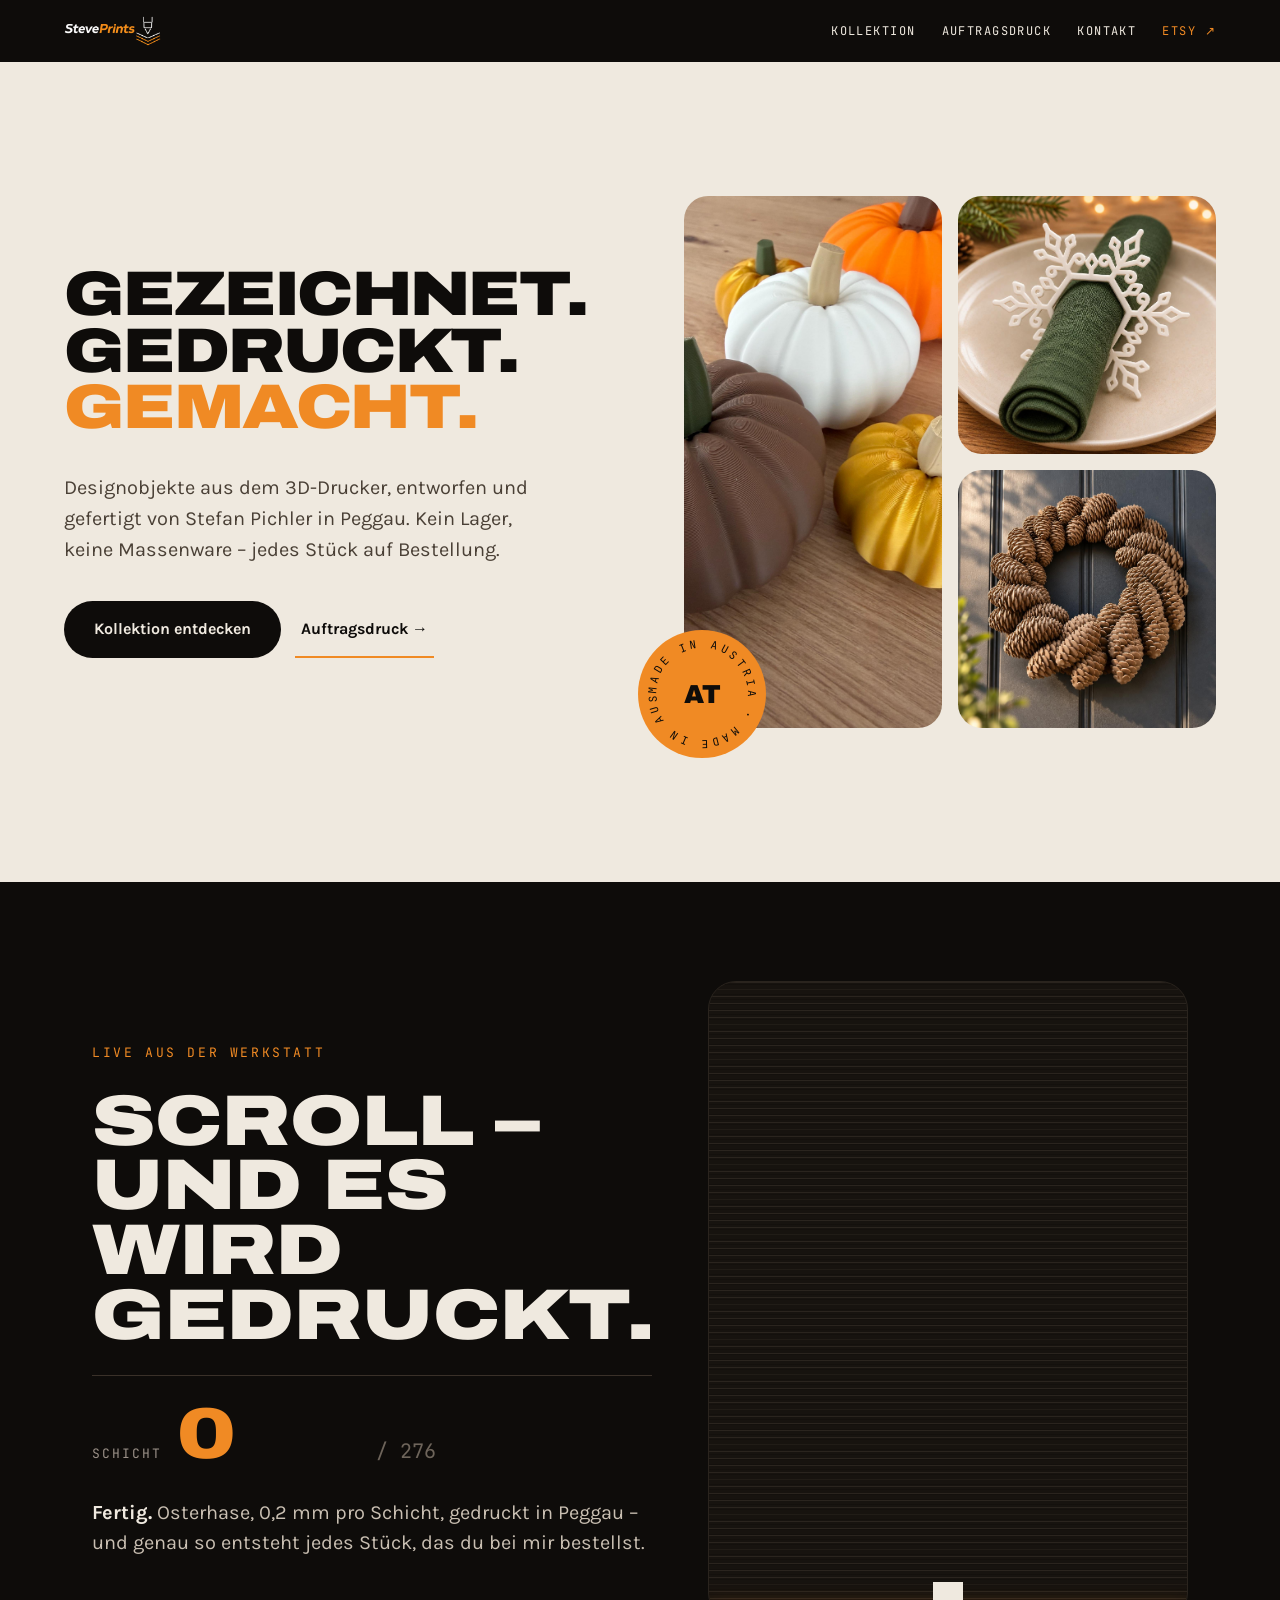
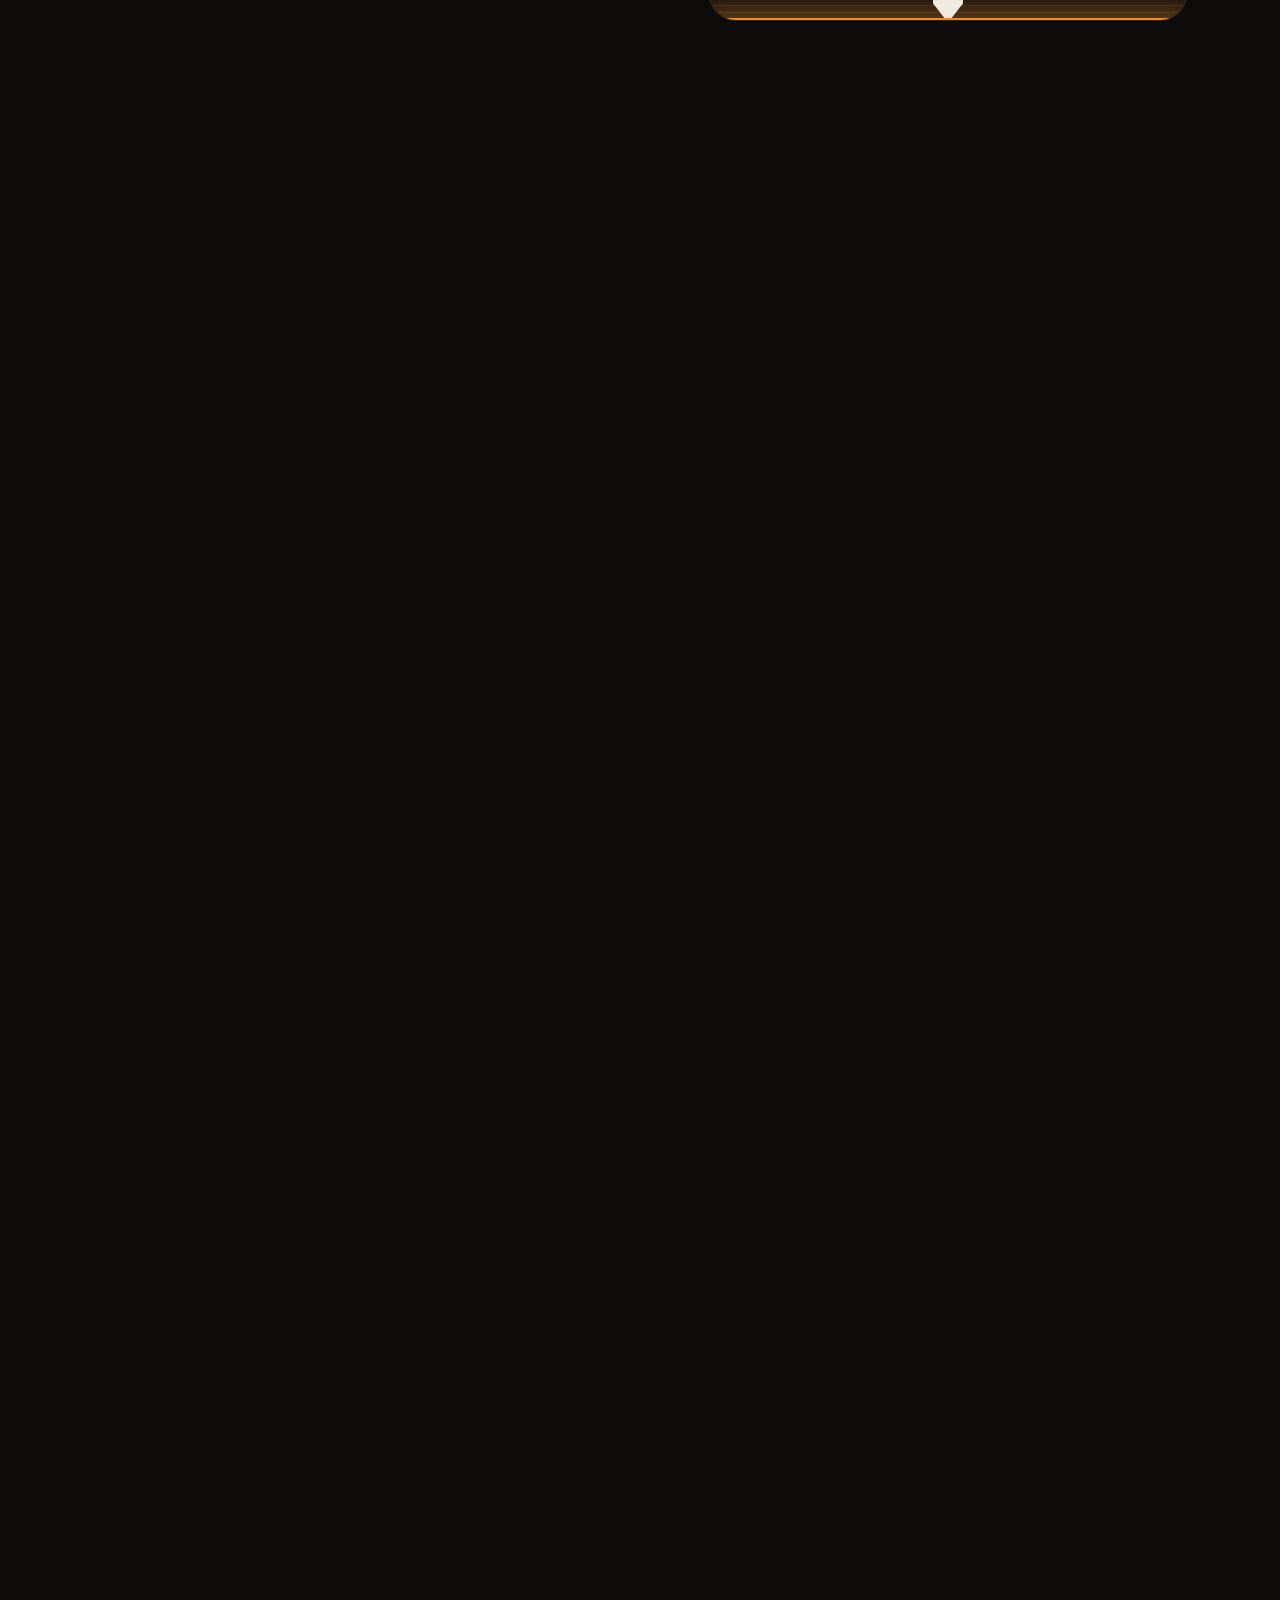
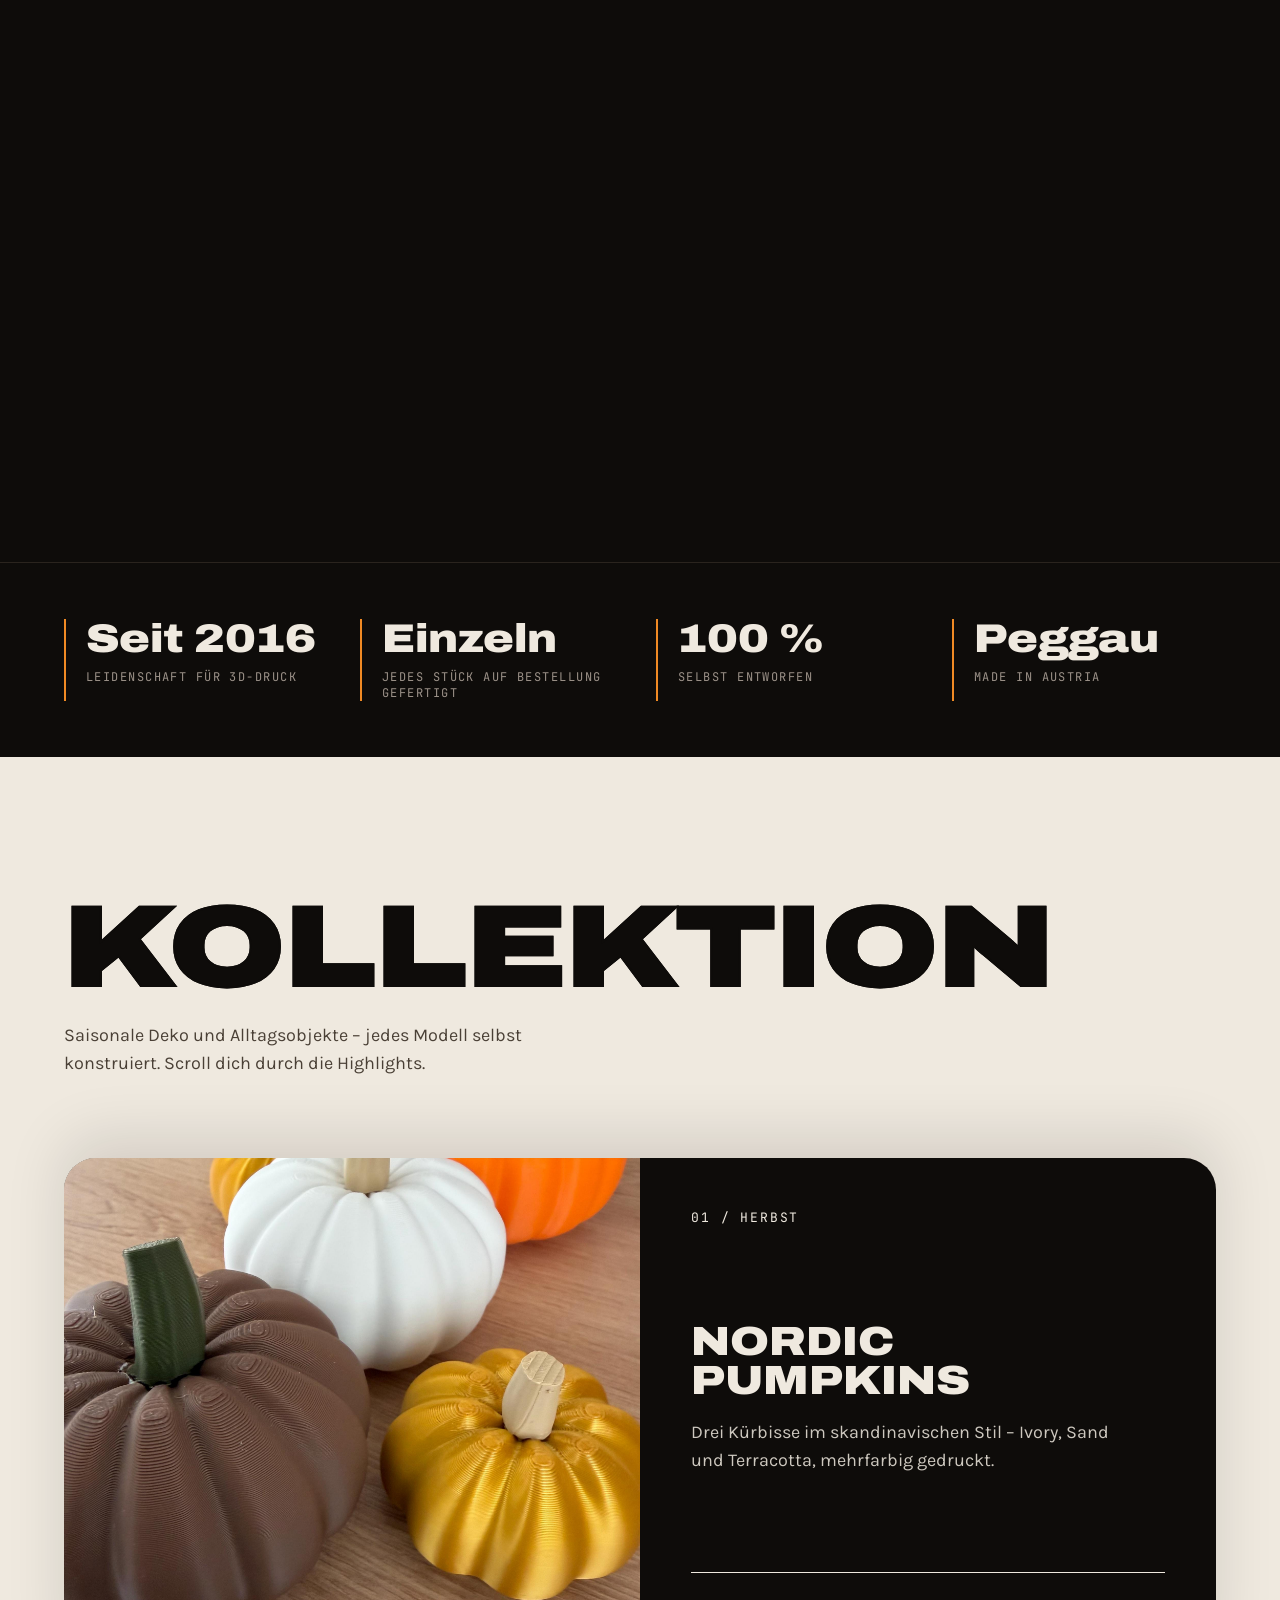
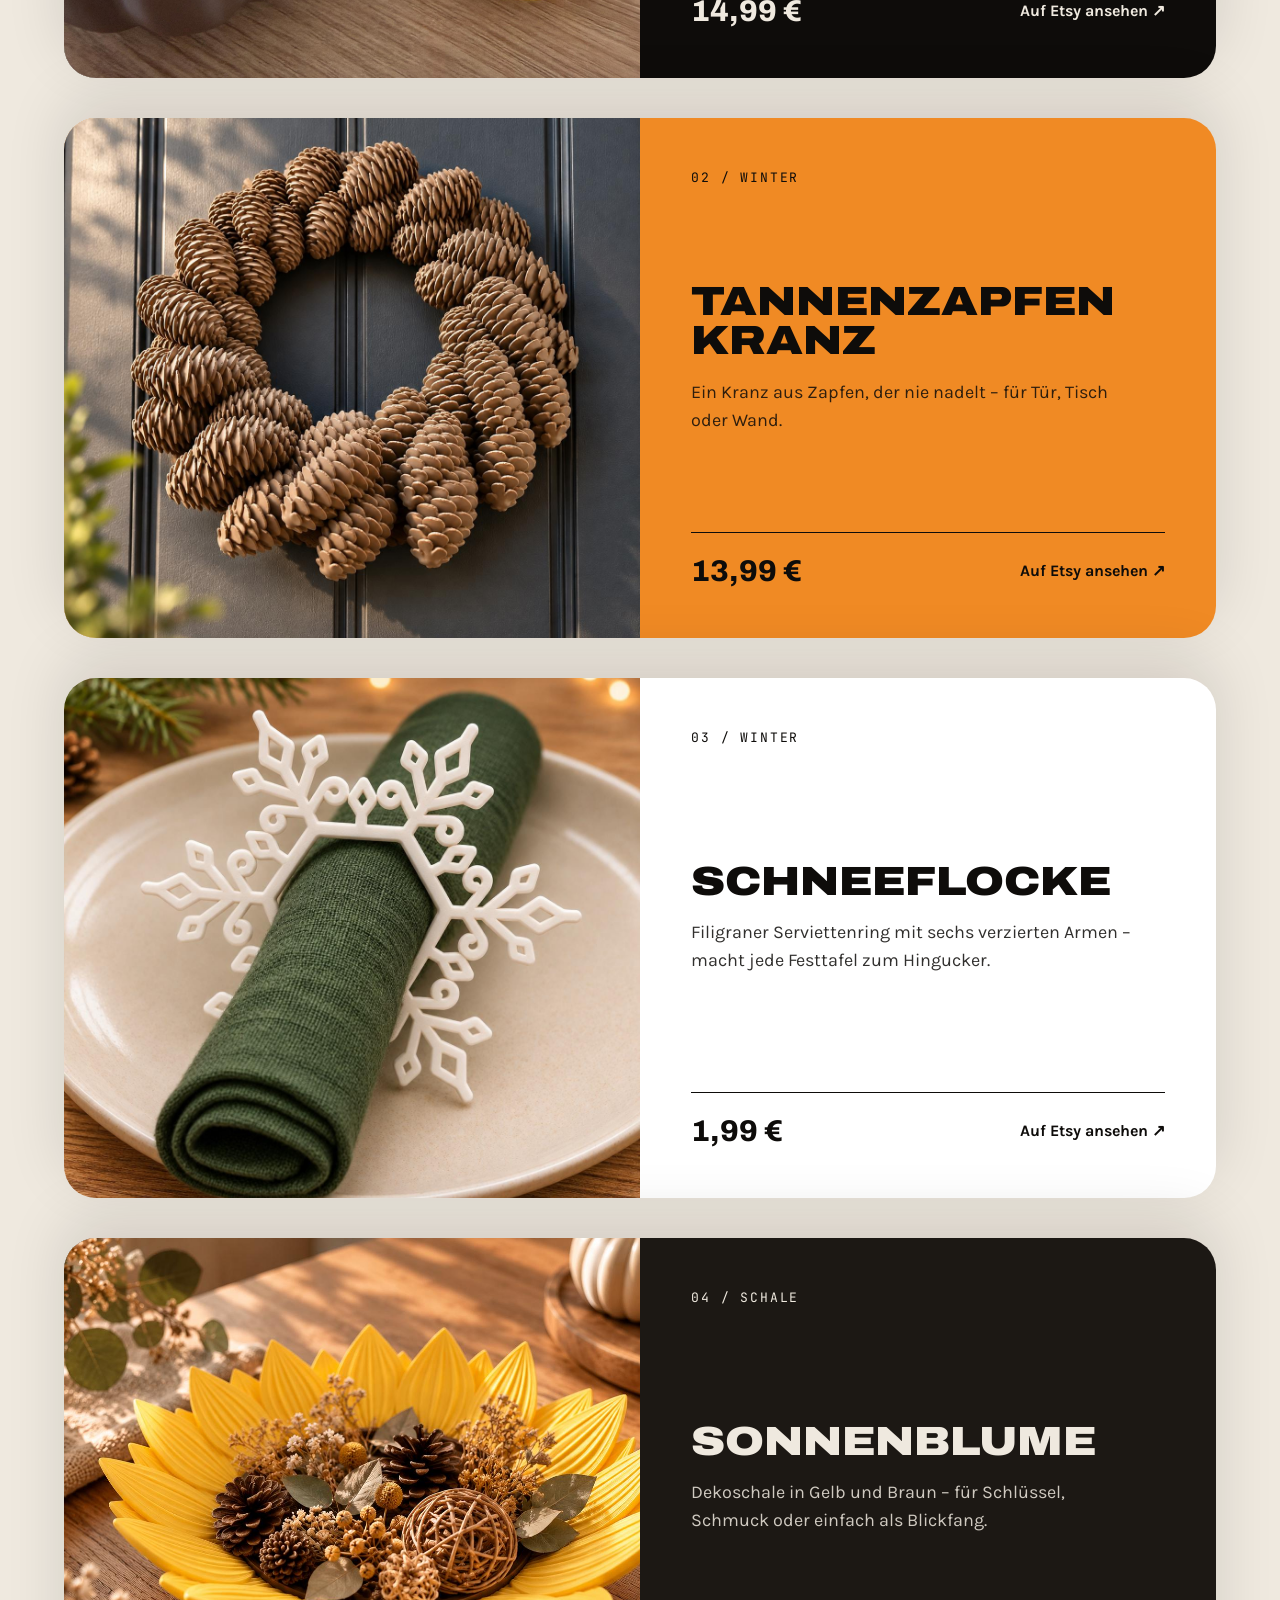
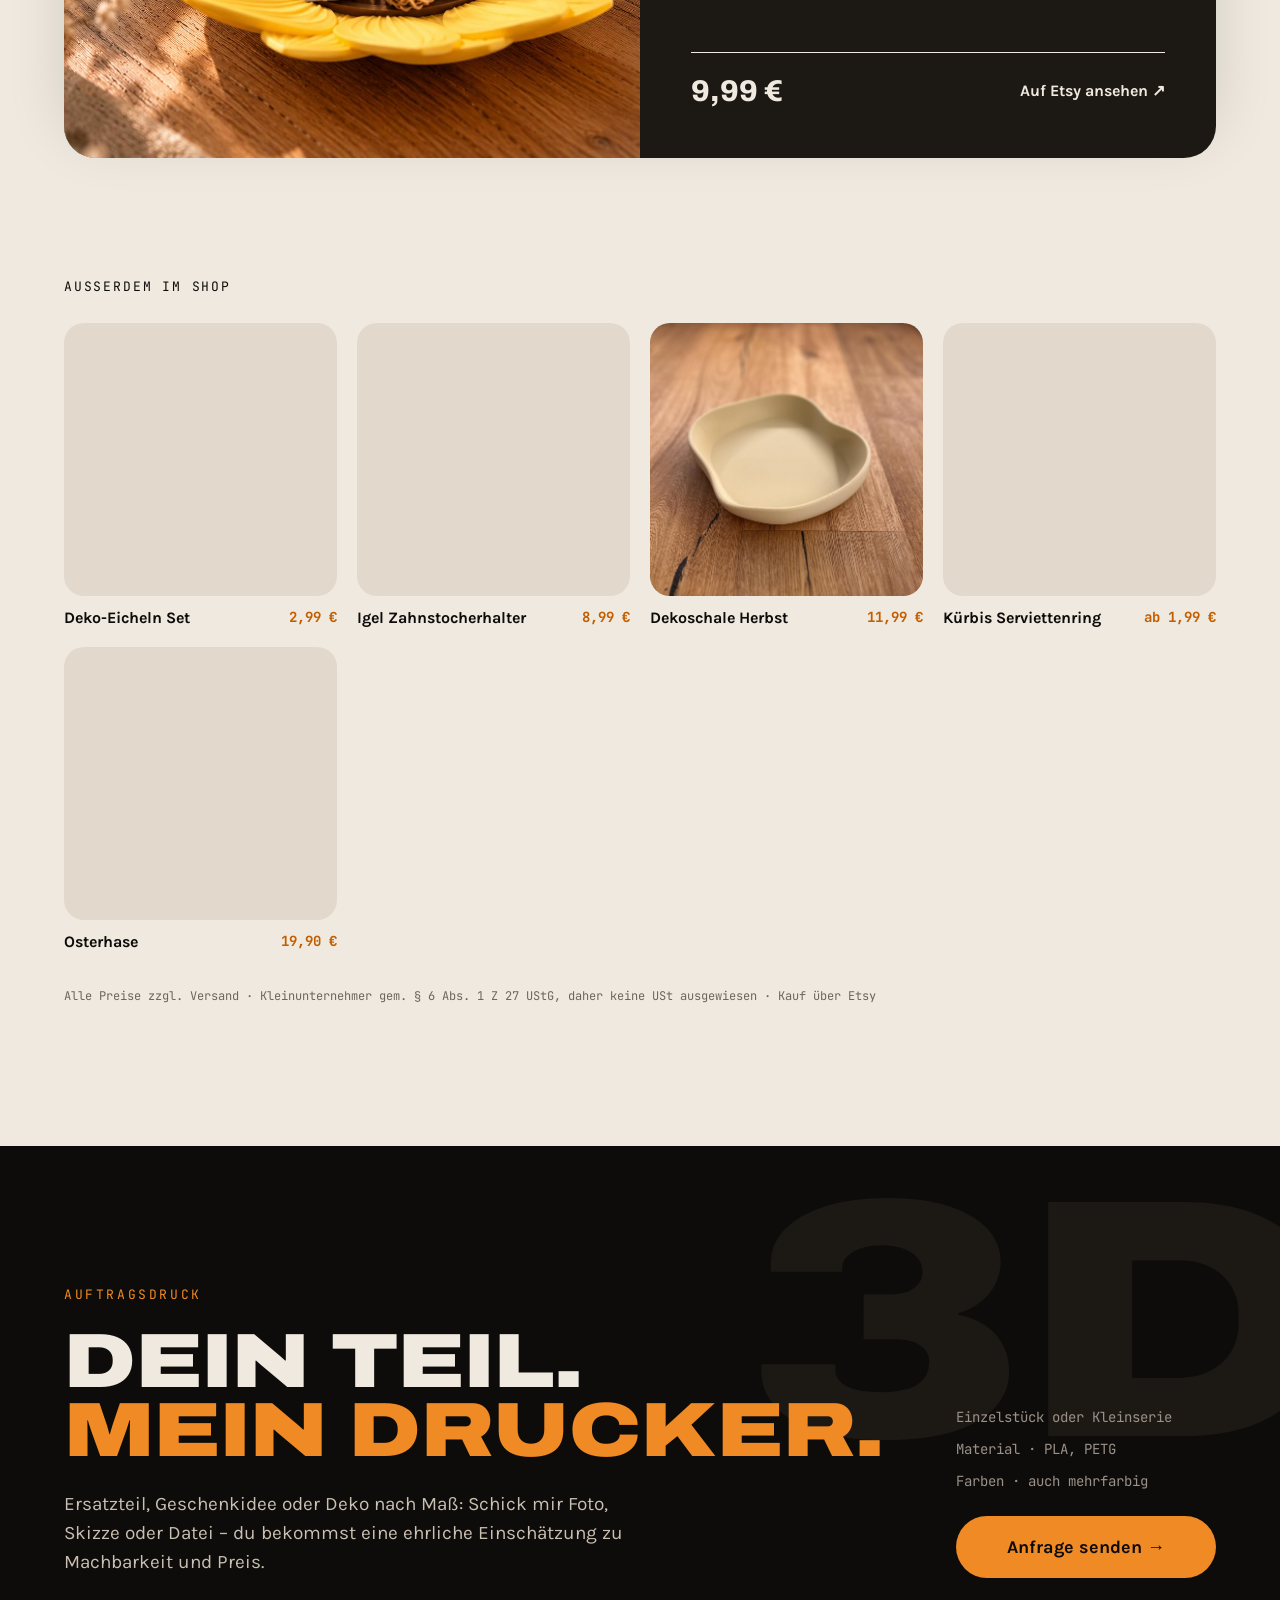
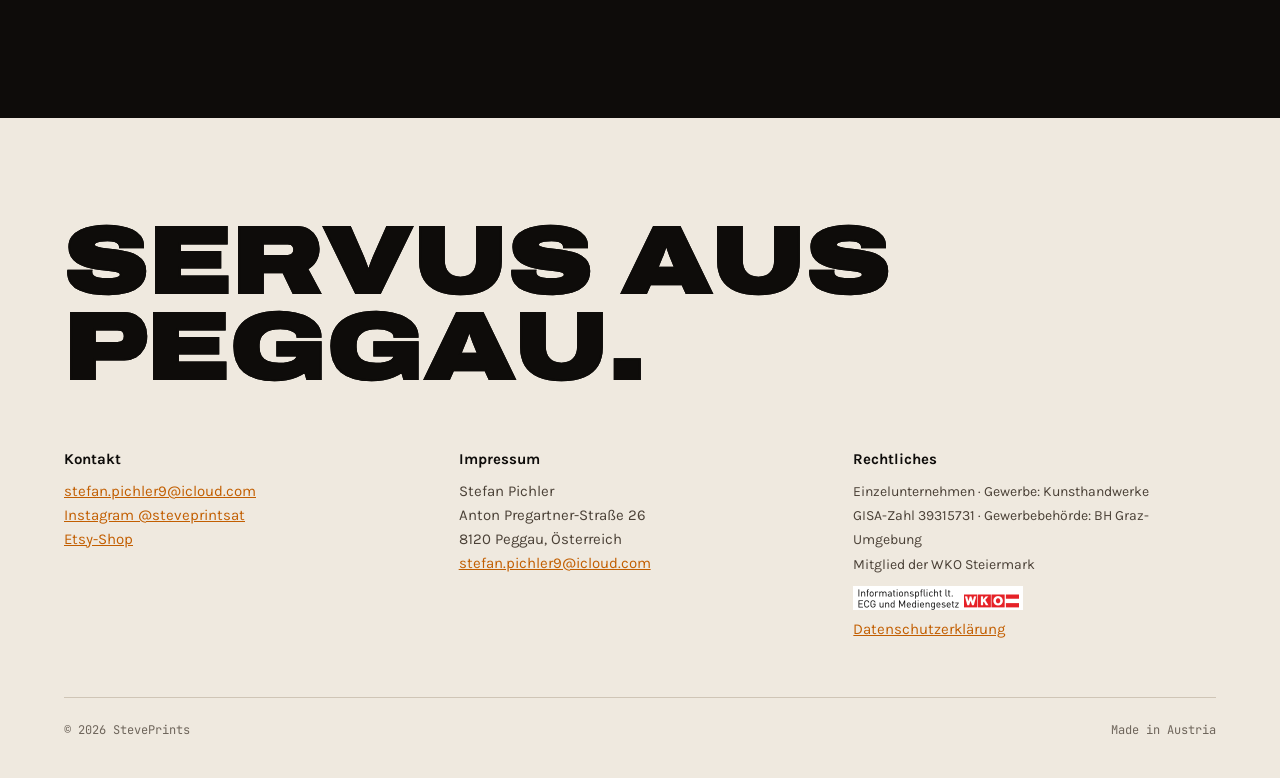
==== commit c0bb8e02: "Druck-Effekt rotiert täglich durch die Produkte - Neuer Marker PRINT in index.html; etsy_sync.py wäh" ====
--- a/index.html
+++ b/index.html
@@ -52,24 +52,26 @@
 </section>
 
 <section class="print" aria-labelledby="print-title">
-  <div class="print-stage">
+  <!-- PRINT:START -->
+  <div class="print-stage" style="--layers:276">
     <div class="print-copy">
       <p class="eyebrow">Live aus der Werkstatt</p>
       <h2 id="print-title" class="display">Scroll – und es wird gedruckt.</h2>
       <div class="layer-count">
         <span class="lbl">SCHICHT</span>
-        <span class="num"><span class="static">312</span></span>
-        <span class="tot">/ 312</span>
-      </div>
-      <p class="print-done"><strong>Fertig.</strong> Ein Nordic-Pumpkin-Set, 0,2&nbsp;mm pro Schicht, gedruckt in Peggau – und genau so entsteht jedes Stück, das du bei mir bestellst.</p>
+        <span class="num"><span class="static">276</span></span>
+        <span class="tot">/ 276</span>
+      </div>
+      <p class="print-done"><strong>Fertig.</strong> Osterhase, 0,2&nbsp;mm pro Schicht, gedruckt in Peggau – und genau so entsteht jedes Stück, das du bei mir bestellst.</p>
     </div>
     <div class="print-bed">
       <div class="grid" aria-hidden="true"></div>
-      <img src="images/8dfc89507ad61327.jpg" alt="Deko-Kürbisse 3er Set, Schicht für Schicht gedruckt" loading="lazy" decoding="async">
+      <img src="images/0c614153a8a71292.jpg" alt="Osterhase, Schicht für Schicht gedruckt" loading="lazy" decoding="async">
       <div class="lines" aria-hidden="true"></div>
       <div class="nozzle" aria-hidden="true"><div class="beam"></div><div class="tip"></div></div>
     </div>
   </div>
+  <!-- PRINT:END -->
 </section>
 
 <section class="facts" aria-label="Kurz gesagt">
--- a/site.css
+++ b/site.css
@@ -245,8 +245,8 @@
     @keyframes printUp{from{clip-path:inset(100% 0 0 0)}to{clip-path:inset(0 0 0 0)}}
     @keyframes nozUp{from{bottom:0%}to{bottom:100%}}
     @keyframes noz{0%,96%{opacity:1}100%{opacity:0}}
-    /* Schichtzahl des echten Drucks (Kuerbis-Set, 0,2 mm) - bei Aenderung auch in index.html anpassen */
-    @keyframes cnt{from{--n:0}to{--n:312}}
+    /* Zielwert kommt aus style="--layers:N" an .print-stage (setzt etsy_sync.py je nach Produkt des Tages) */
+    @keyframes cnt{from{--n:0}to{--n:var(--layers,312)}}
     @keyframes lines{0%,88%{opacity:.55}100%{opacity:0}}
     @keyframes done{0%,92%{opacity:0;transform:translateY(24px)}100%{opacity:1;transform:none}}
 
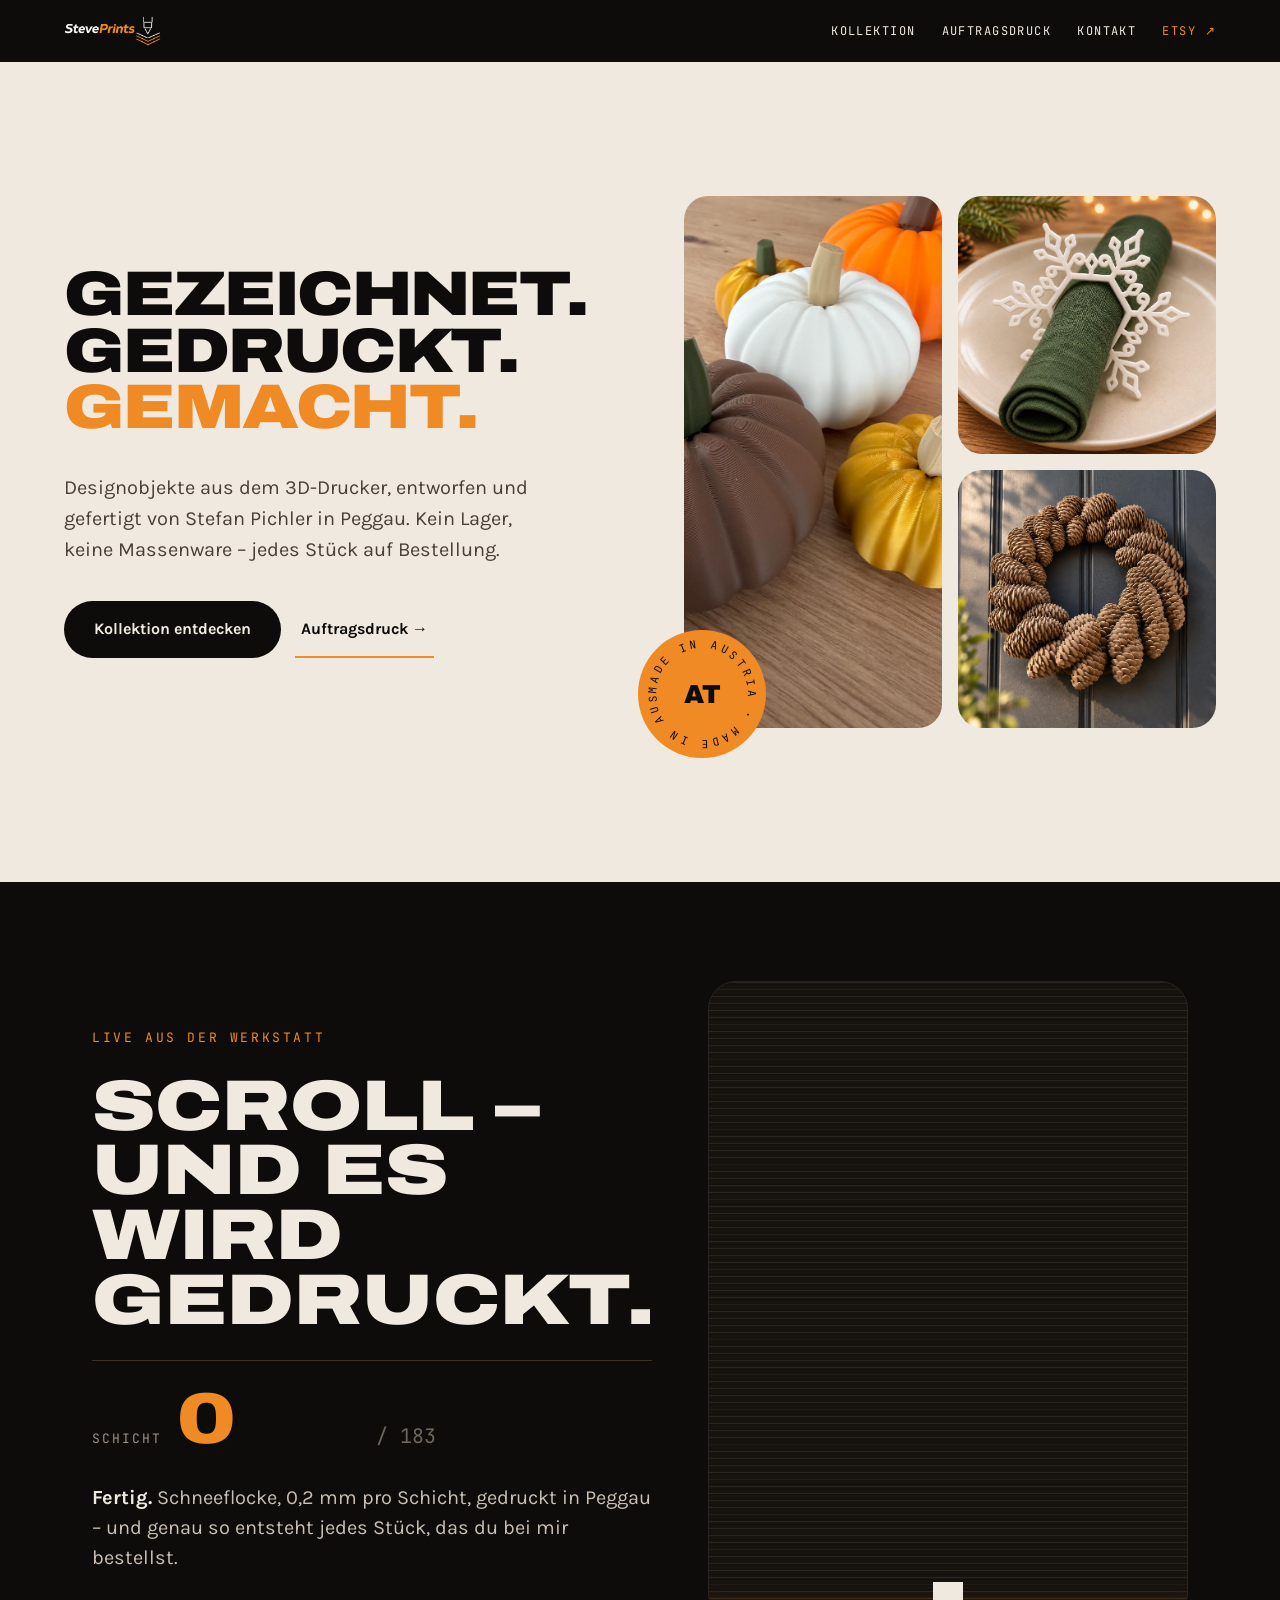
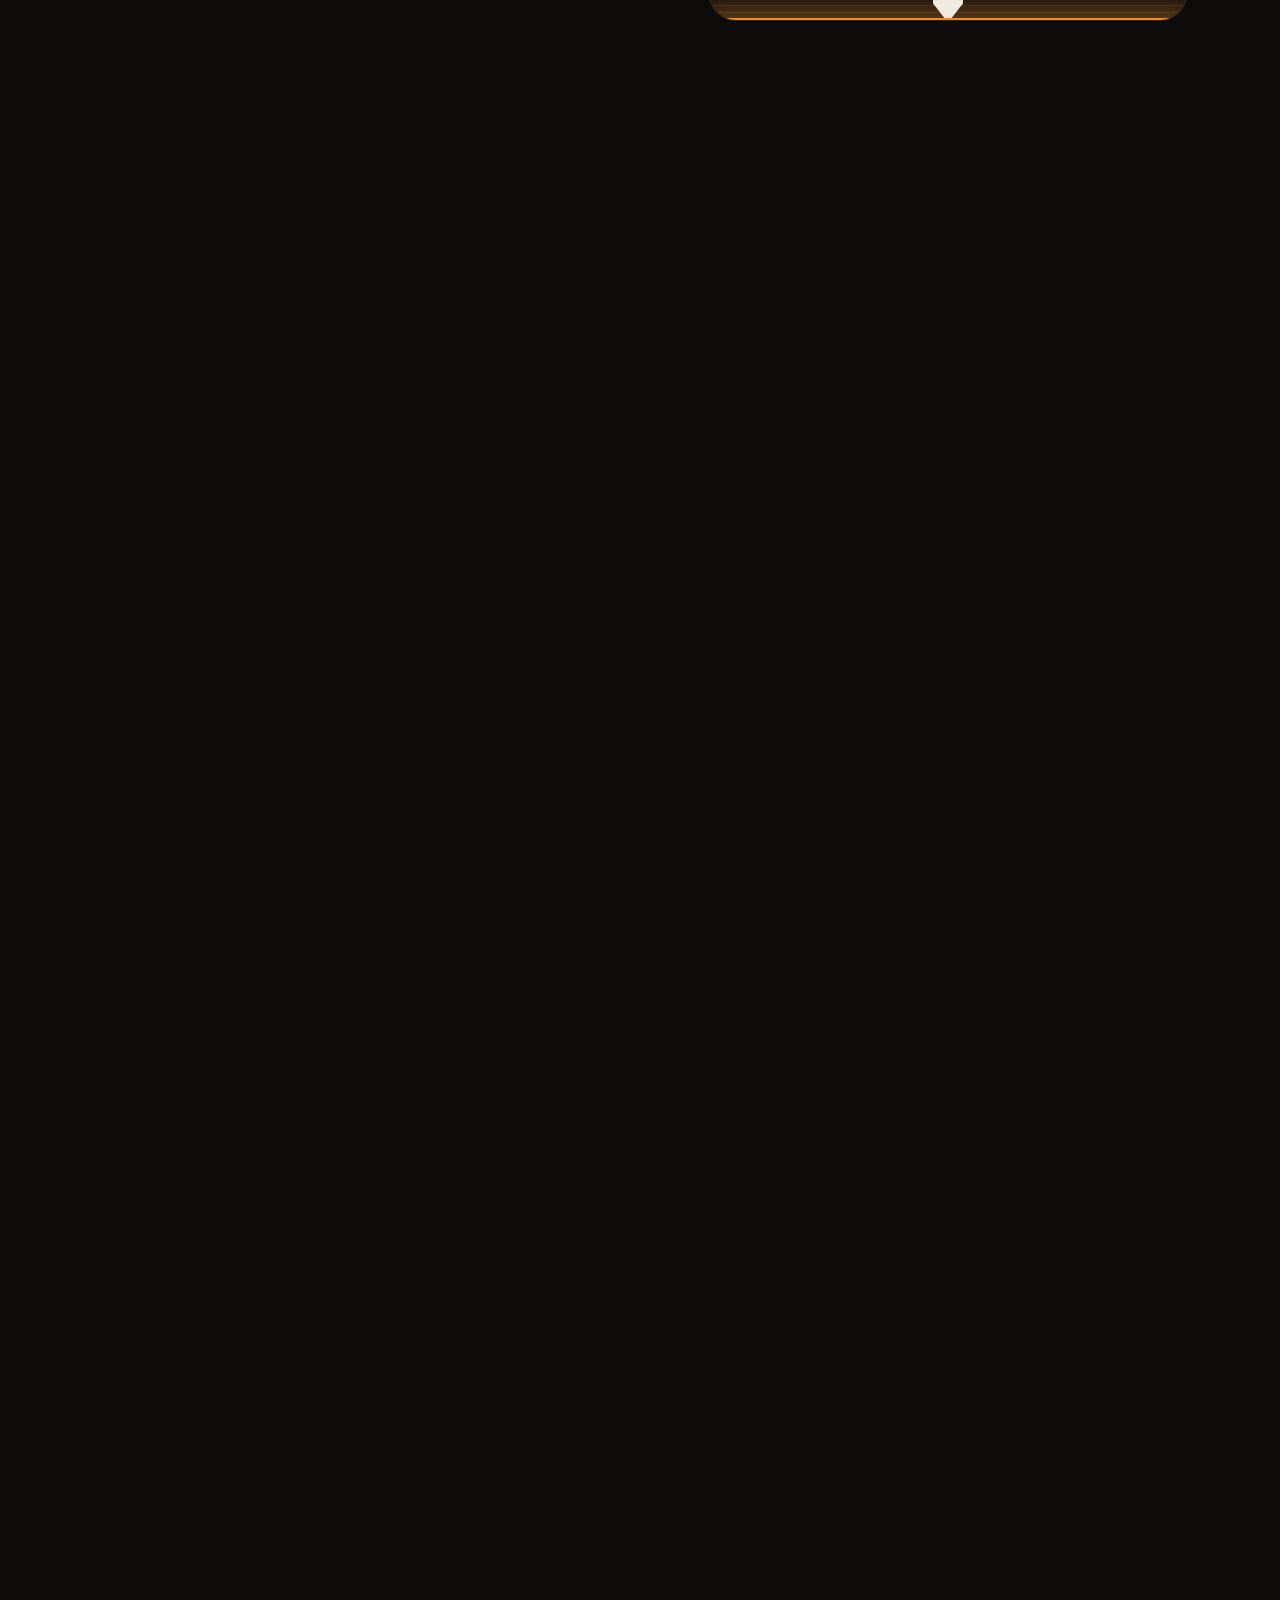
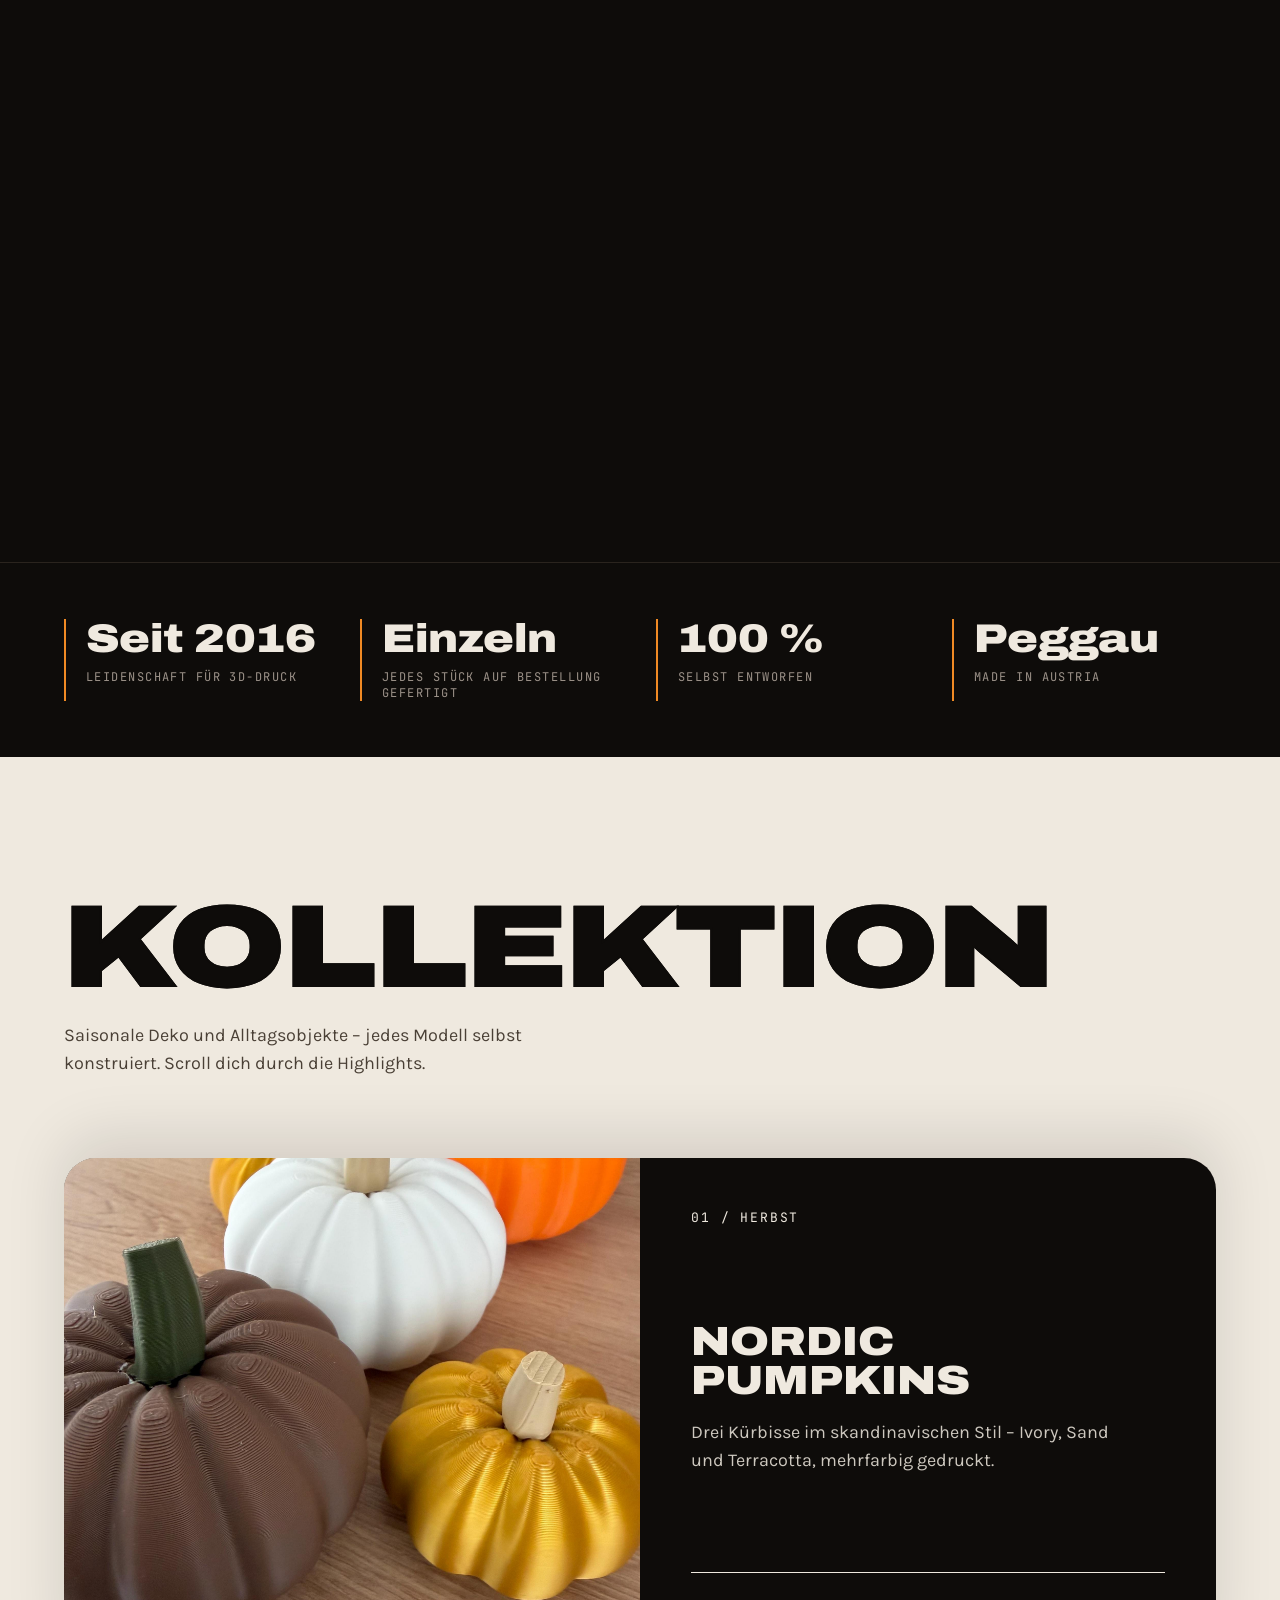
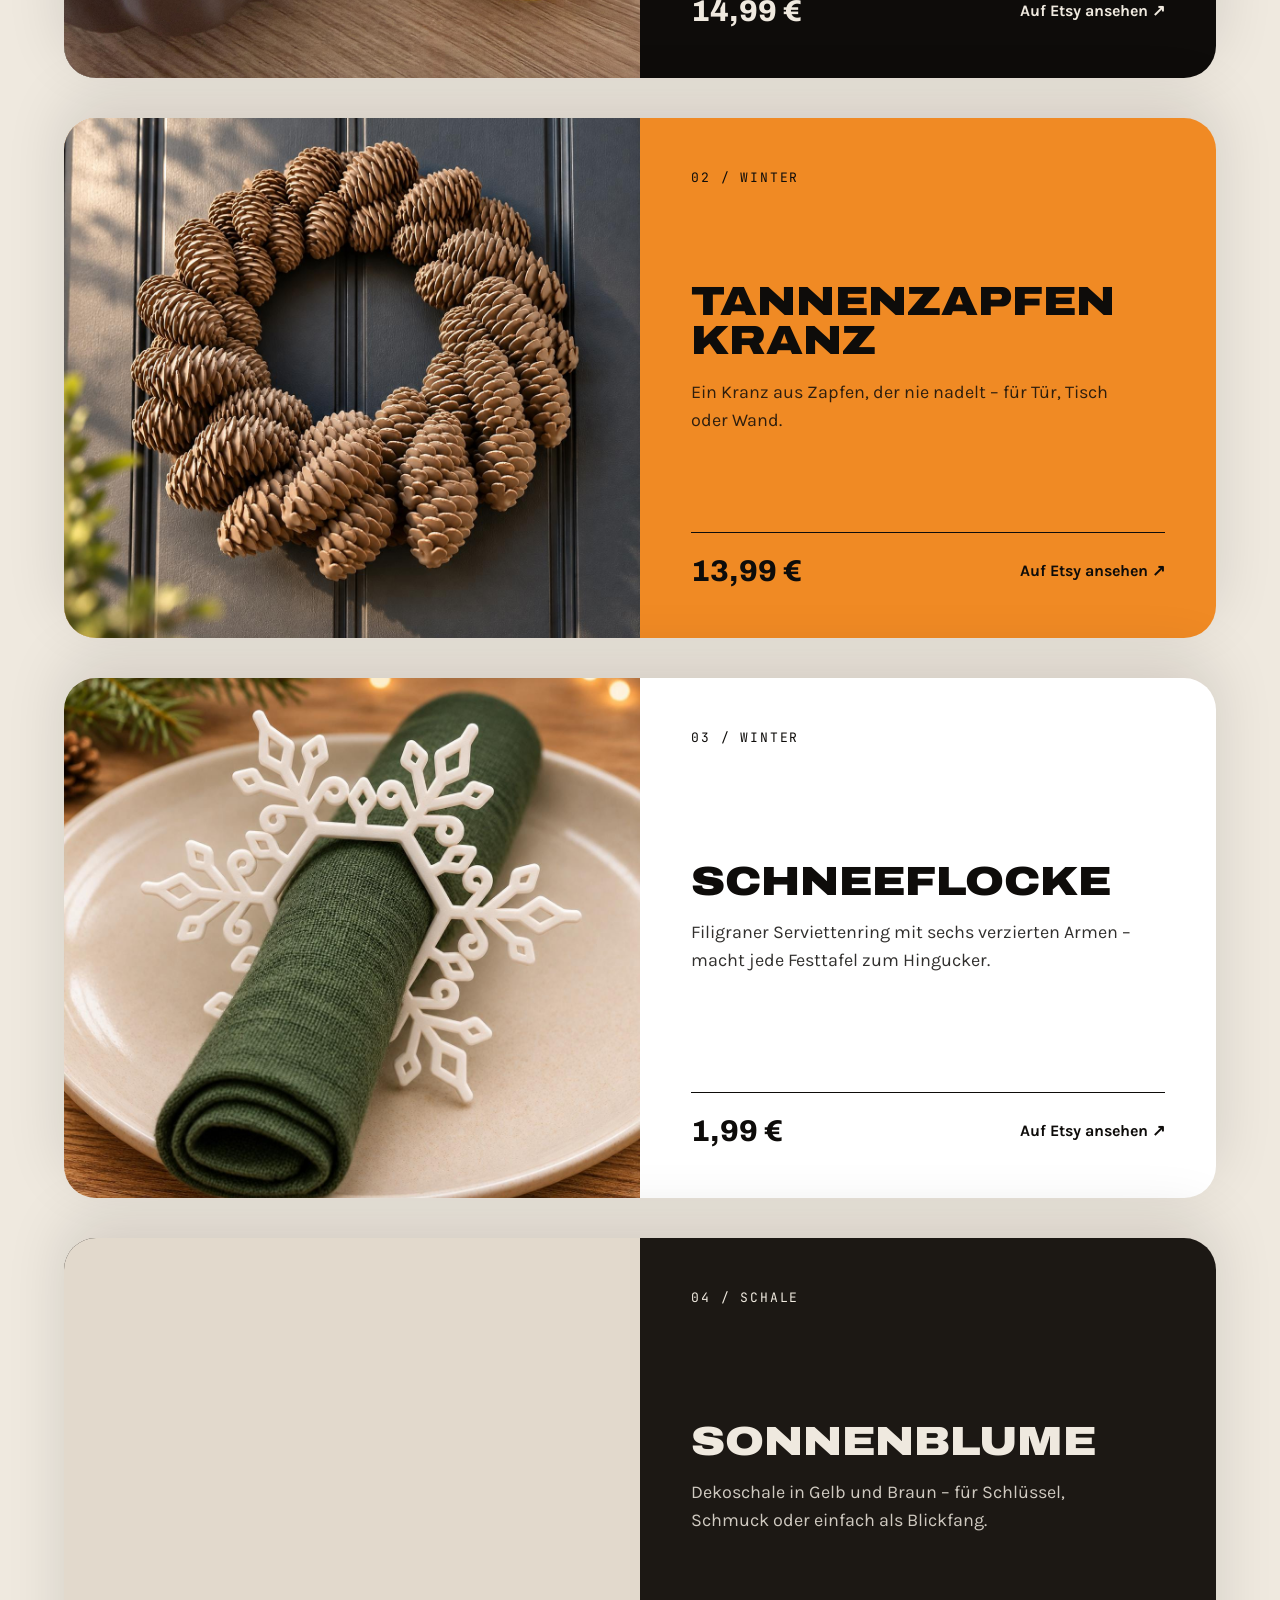
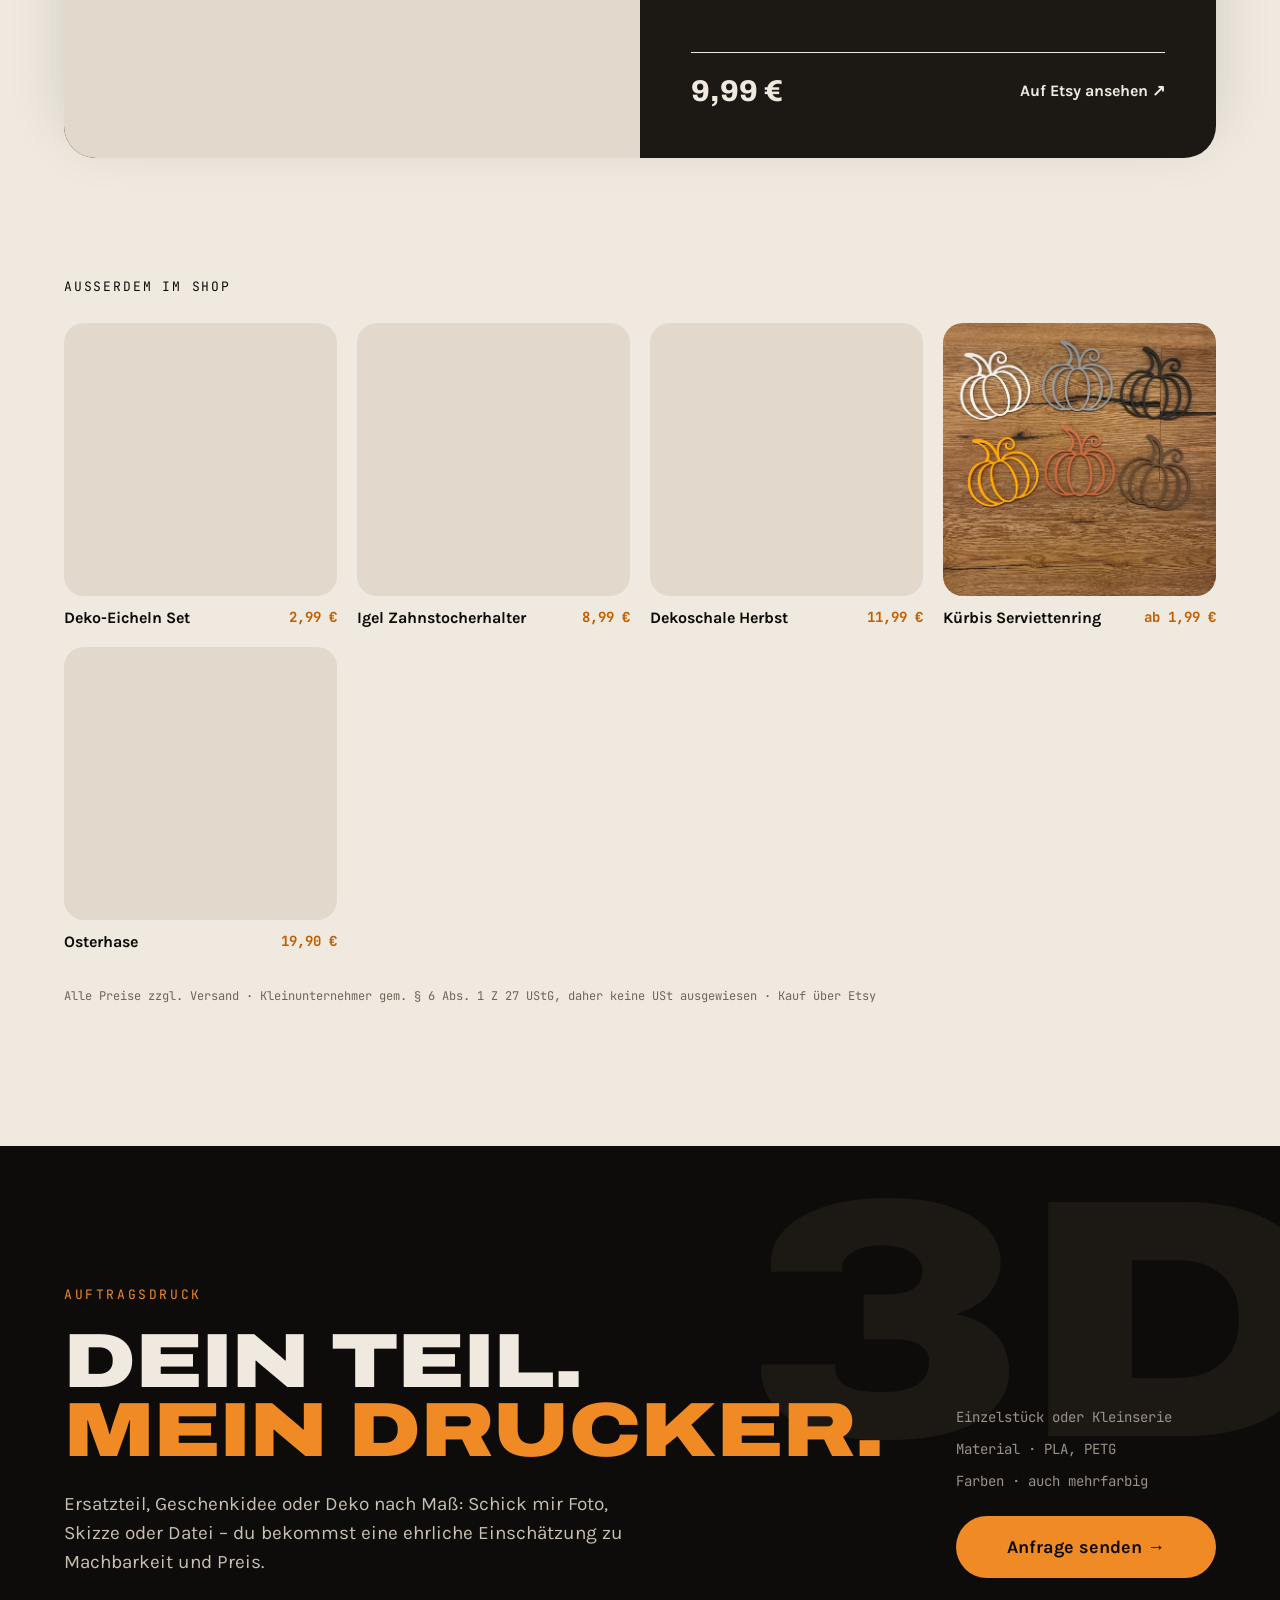
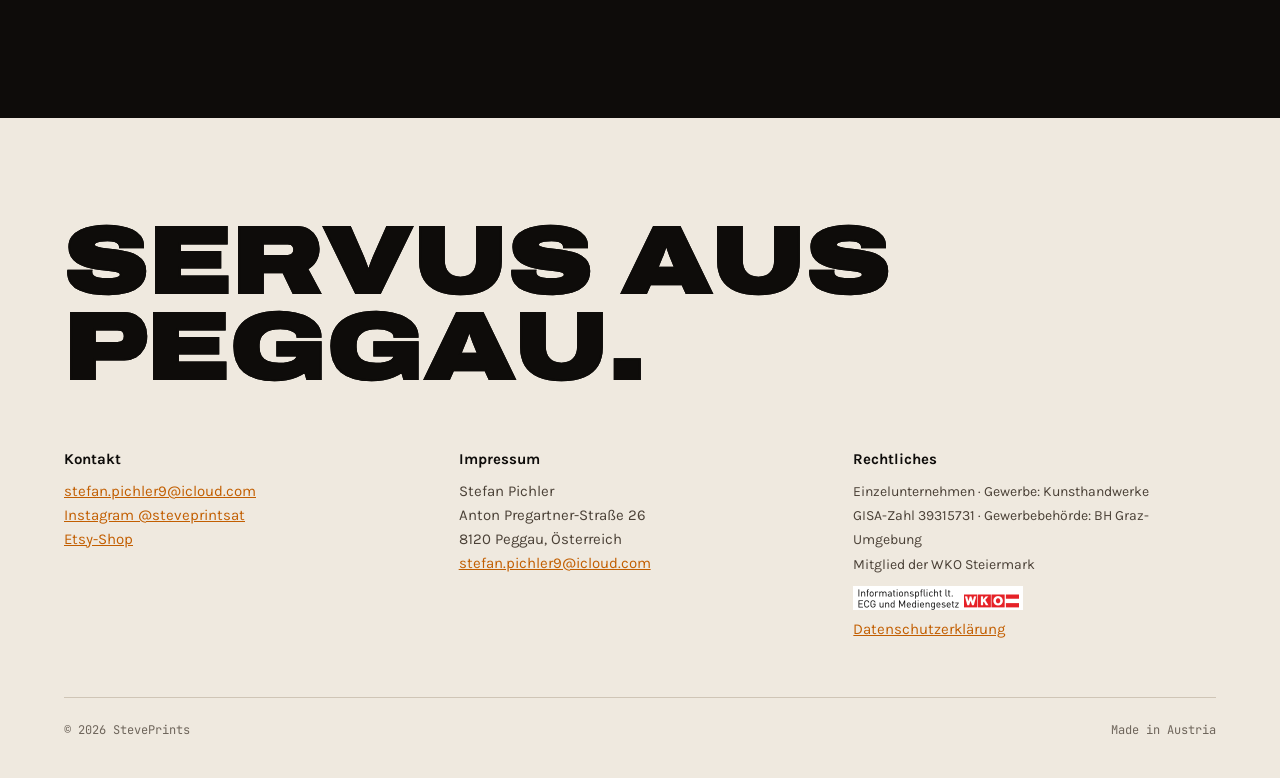
==== commit 720d5e03: "Druck-Effekt: Zufallsauswahl beim Laden statt täglicher Rotation Die Seite enthält alle Produkte als" ====
--- a/index.html
+++ b/index.html
@@ -53,24 +53,38 @@
 
 <section class="print" aria-labelledby="print-title">
   <!-- PRINT:START -->
-  <div class="print-stage" style="--layers:276">
+  <div class="print-stage" id="print" style="--layers:312">
     <div class="print-copy">
       <p class="eyebrow">Live aus der Werkstatt</p>
       <h2 id="print-title" class="display">Scroll – und es wird gedruckt.</h2>
       <div class="layer-count">
         <span class="lbl">SCHICHT</span>
-        <span class="num"><span class="static">276</span></span>
-        <span class="tot">/ 276</span>
-      </div>
-      <p class="print-done"><strong>Fertig.</strong> Osterhase, 0,2&nbsp;mm pro Schicht, gedruckt in Peggau – und genau so entsteht jedes Stück, das du bei mir bestellst.</p>
+        <span class="num"><span class="static">312</span></span>
+        <span class="tot">/ 312</span>
+      </div>
+      <p class="print-done"><strong>Fertig.</strong> <span class="pname">Nordic Pumpkins</span>, 0,2&nbsp;mm pro Schicht, gedruckt in Peggau – und genau so entsteht jedes Stück, das du bei mir bestellst.</p>
     </div>
     <div class="print-bed">
       <div class="grid" aria-hidden="true"></div>
-      <img src="images/0c614153a8a71292.jpg" alt="Osterhase, Schicht für Schicht gedruckt" loading="lazy" decoding="async">
+      <img src="images/8dfc89507ad61327.jpg" alt="Deko Kürbisse 3er Set, Schicht für Schicht gedruckt" loading="lazy" decoding="async">
       <div class="lines" aria-hidden="true"></div>
       <div class="nozzle" aria-hidden="true"><div class="beam"></div><div class="tip"></div></div>
     </div>
   </div>
+  <script>
+    (function () {
+      var pool = [{"img": "images/0c614153a8a71292.jpg", "name": "Osterhase", "alt": "Osterhase, Schicht für Schicht gedruckt", "n": 276}, {"img": "images/d9b218a43e603109.jpg", "name": "Kürbis Serviettenring", "alt": "Kürbis Serviettenring, Schicht für Schicht gedruckt", "n": 290}, {"img": "images/d3324da833138ca8.jpg", "name": "Dekoschale Herbst", "alt": "Dekoschale Herbst, Schicht für Schicht gedruckt", "n": 241}, {"img": "images/8dfc89507ad61327.jpg", "name": "Nordic Pumpkins", "alt": "Deko Kürbisse 3er Set, Schicht für Schicht gedruckt", "n": 312}, {"img": "images/f66b34dcbb70df60.jpg", "name": "Igel Zahnstocherhalter", "alt": "Igel Zahnstocherhalter, Schicht für Schicht gedruckt", "n": 264}, {"img": "images/9b4b52cf739451d4.jpg", "name": "Deko-Eicheln Set", "alt": "Deko-Eicheln Set, Schicht für Schicht gedruckt", "n": 252}, {"img": "images/f582bd6374a5012e.jpg", "name": "Tannenzapfen Kranz", "alt": "Tannenzapfen Kranz aus dem 3D-Druck, Schicht für Schicht gedruckt", "n": 268}, {"img": "images/3537206bd146ee65.jpg", "name": "Sonnenblume", "alt": "Dekoschale Sonnenblume, Schicht für Schicht gedruckt", "n": 230}, {"img": "images/c0b137977a3b6f1d.jpg", "name": "Schneeflocke", "alt": "Schneeflocken Serviettenring, Schicht für Schicht gedruckt", "n": 183}];
+      var p = pool[Math.floor(Math.random() * pool.length)];
+      var s = document.getElementById('print');
+      s.style.setProperty('--layers', p.n);
+      s.querySelector('.static').textContent = p.n;
+      s.querySelector('.tot').textContent = '/ ' + p.n;
+      s.querySelector('.pname').textContent = p.name;
+      var img = s.querySelector('.print-bed img');
+      img.src = p.img;
+      img.alt = p.alt;
+    })();
+  </script>
   <!-- PRINT:END -->
 </section>
 
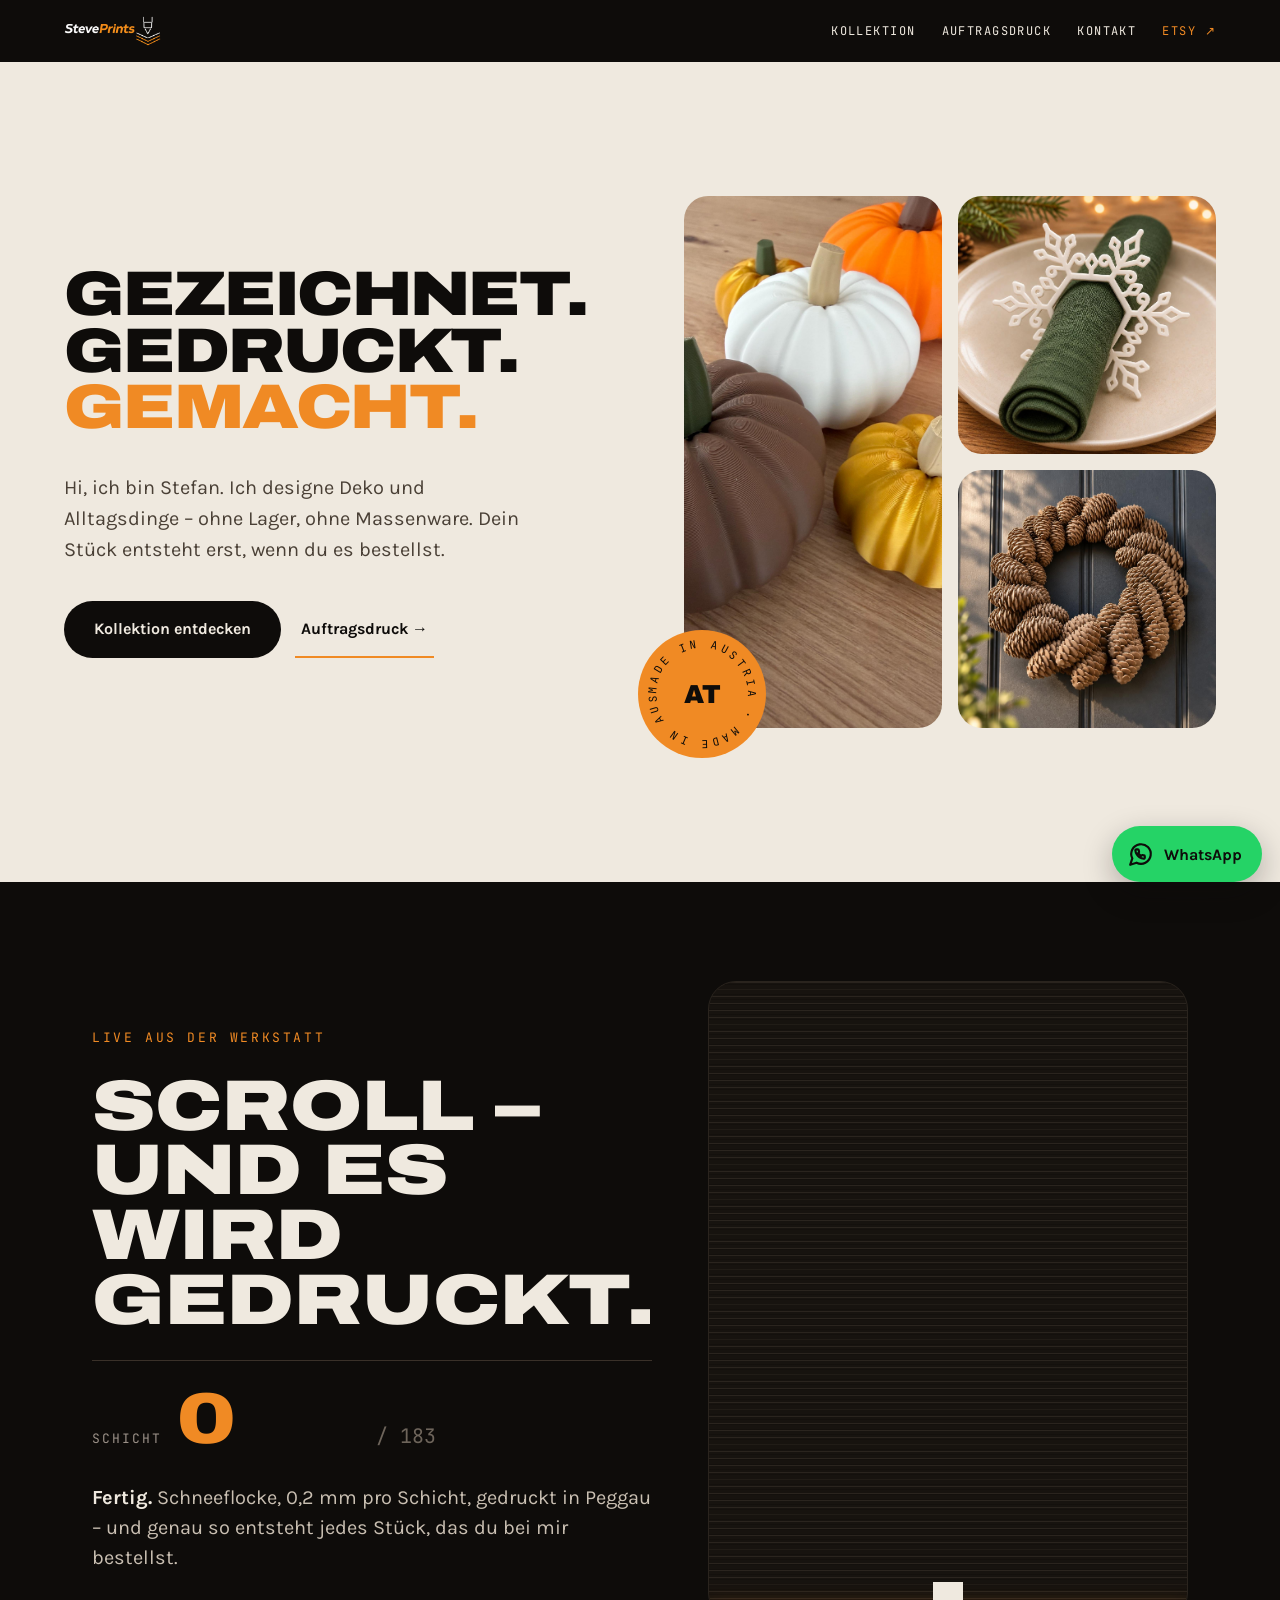
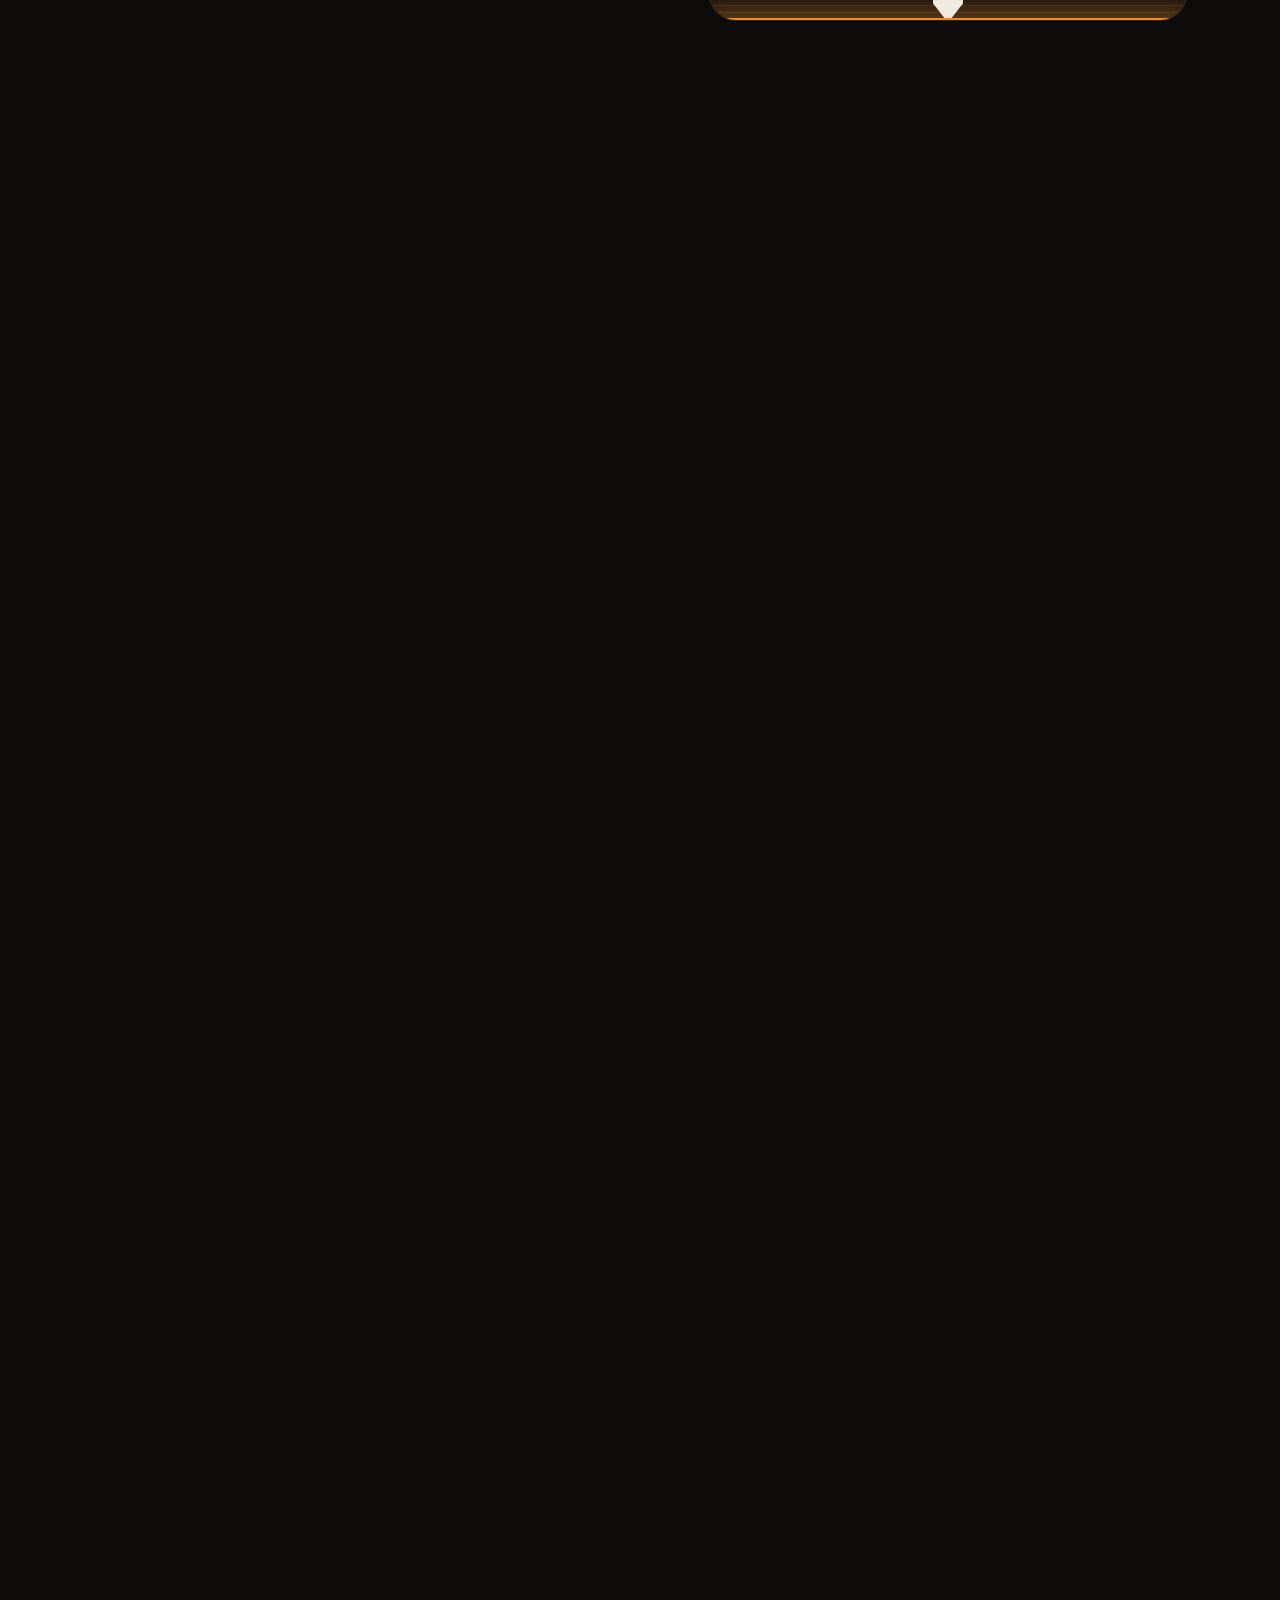
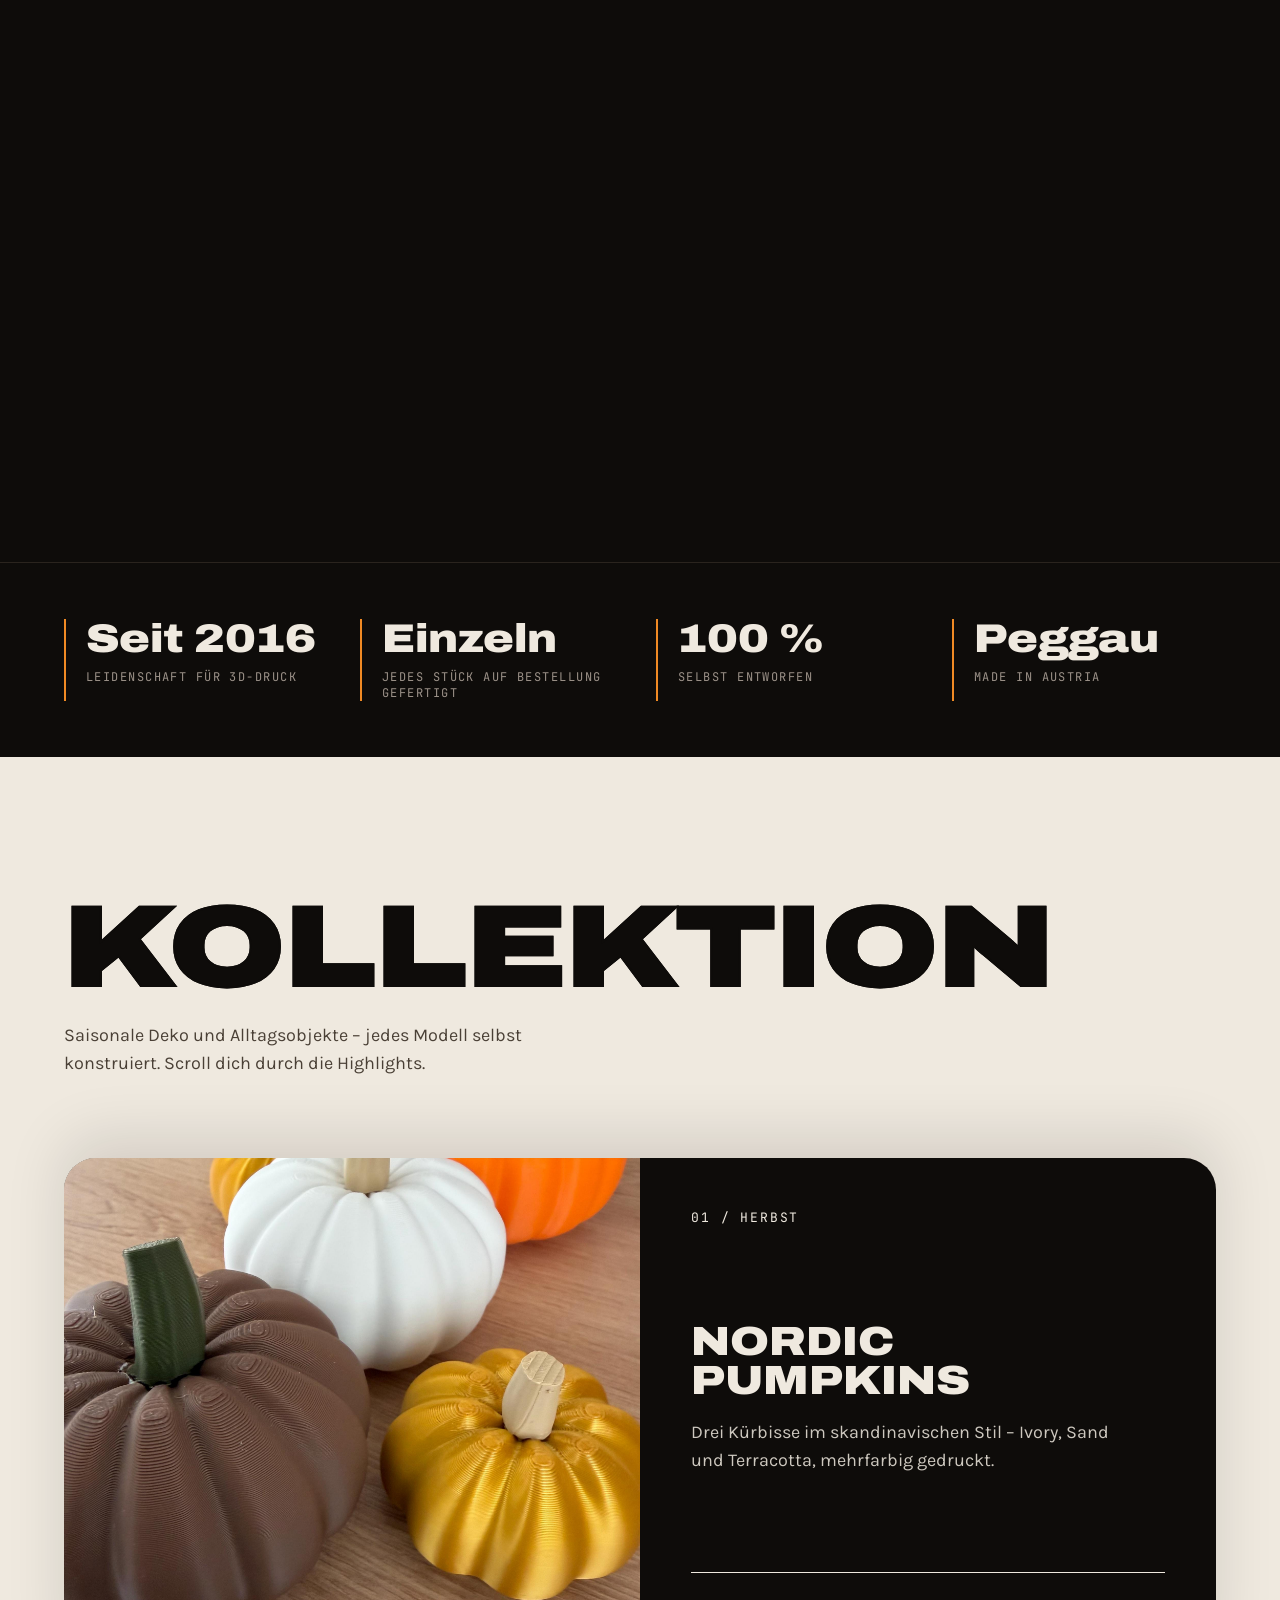
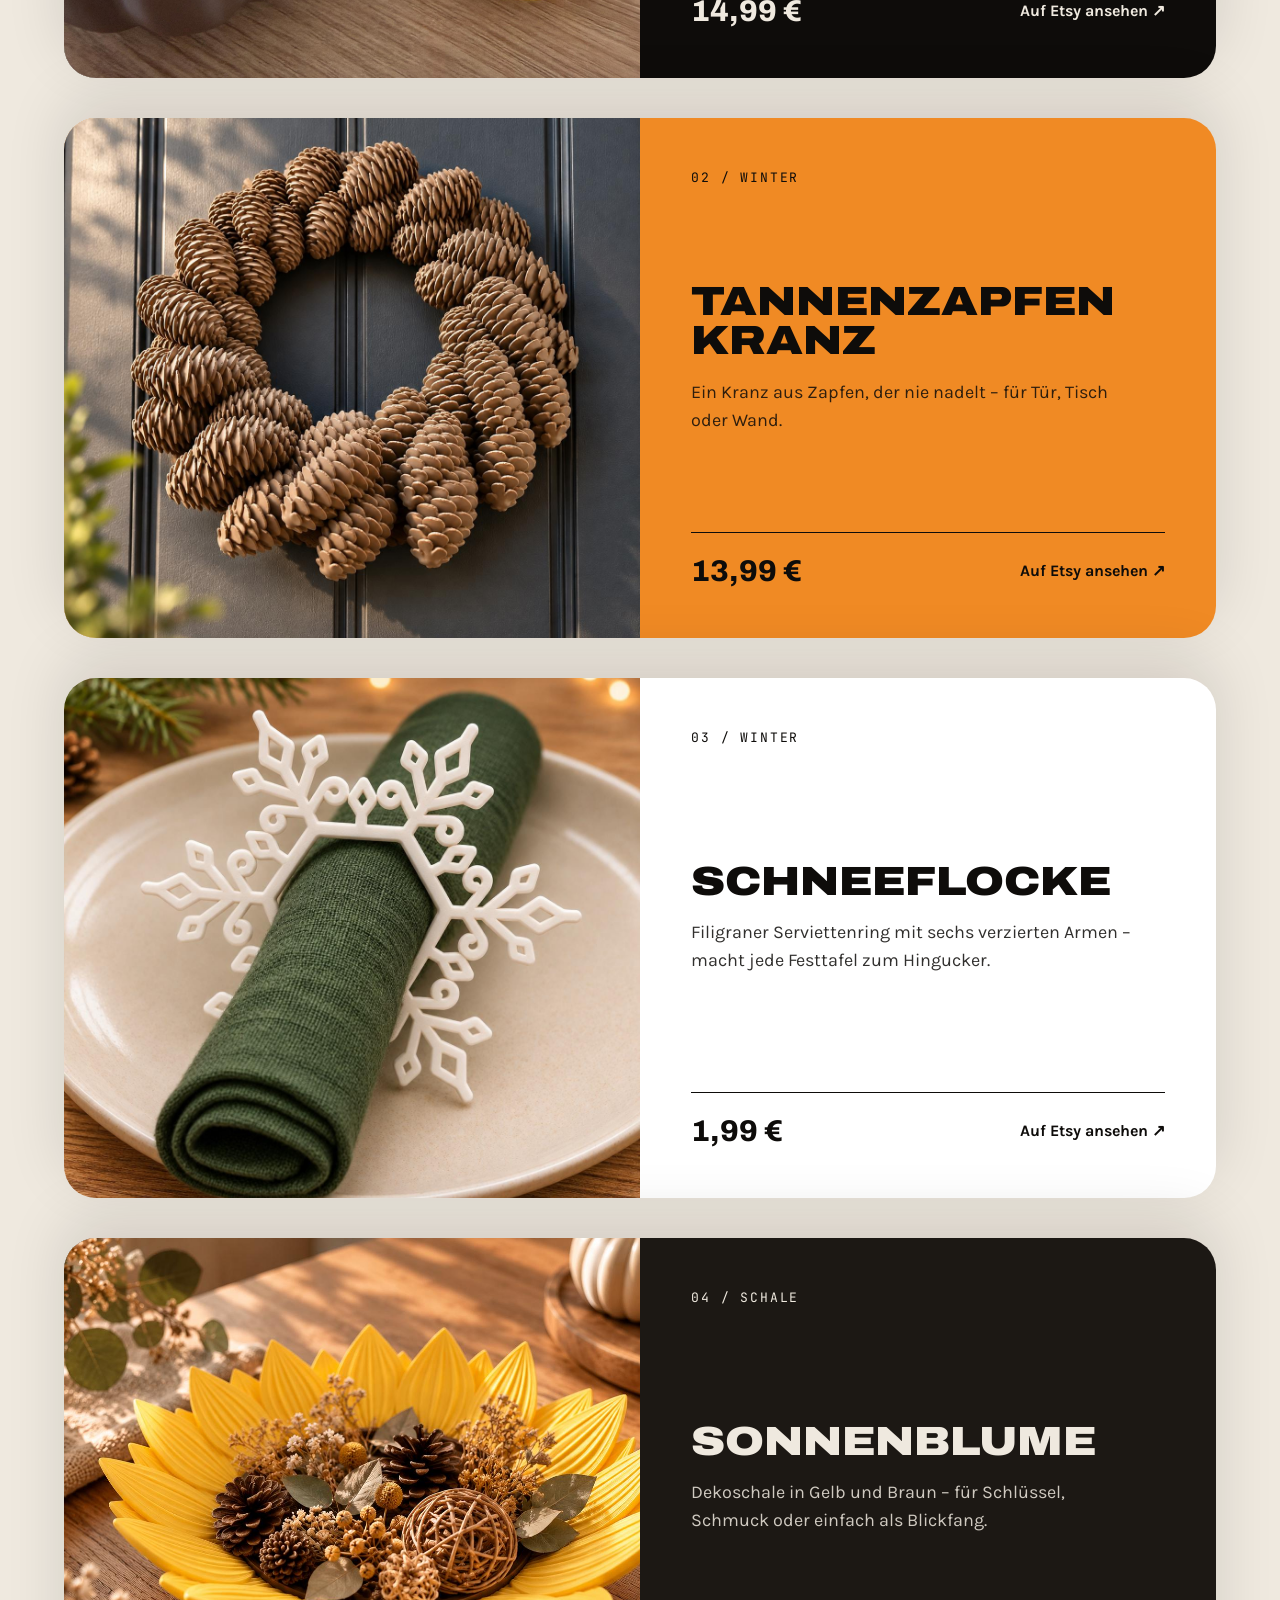
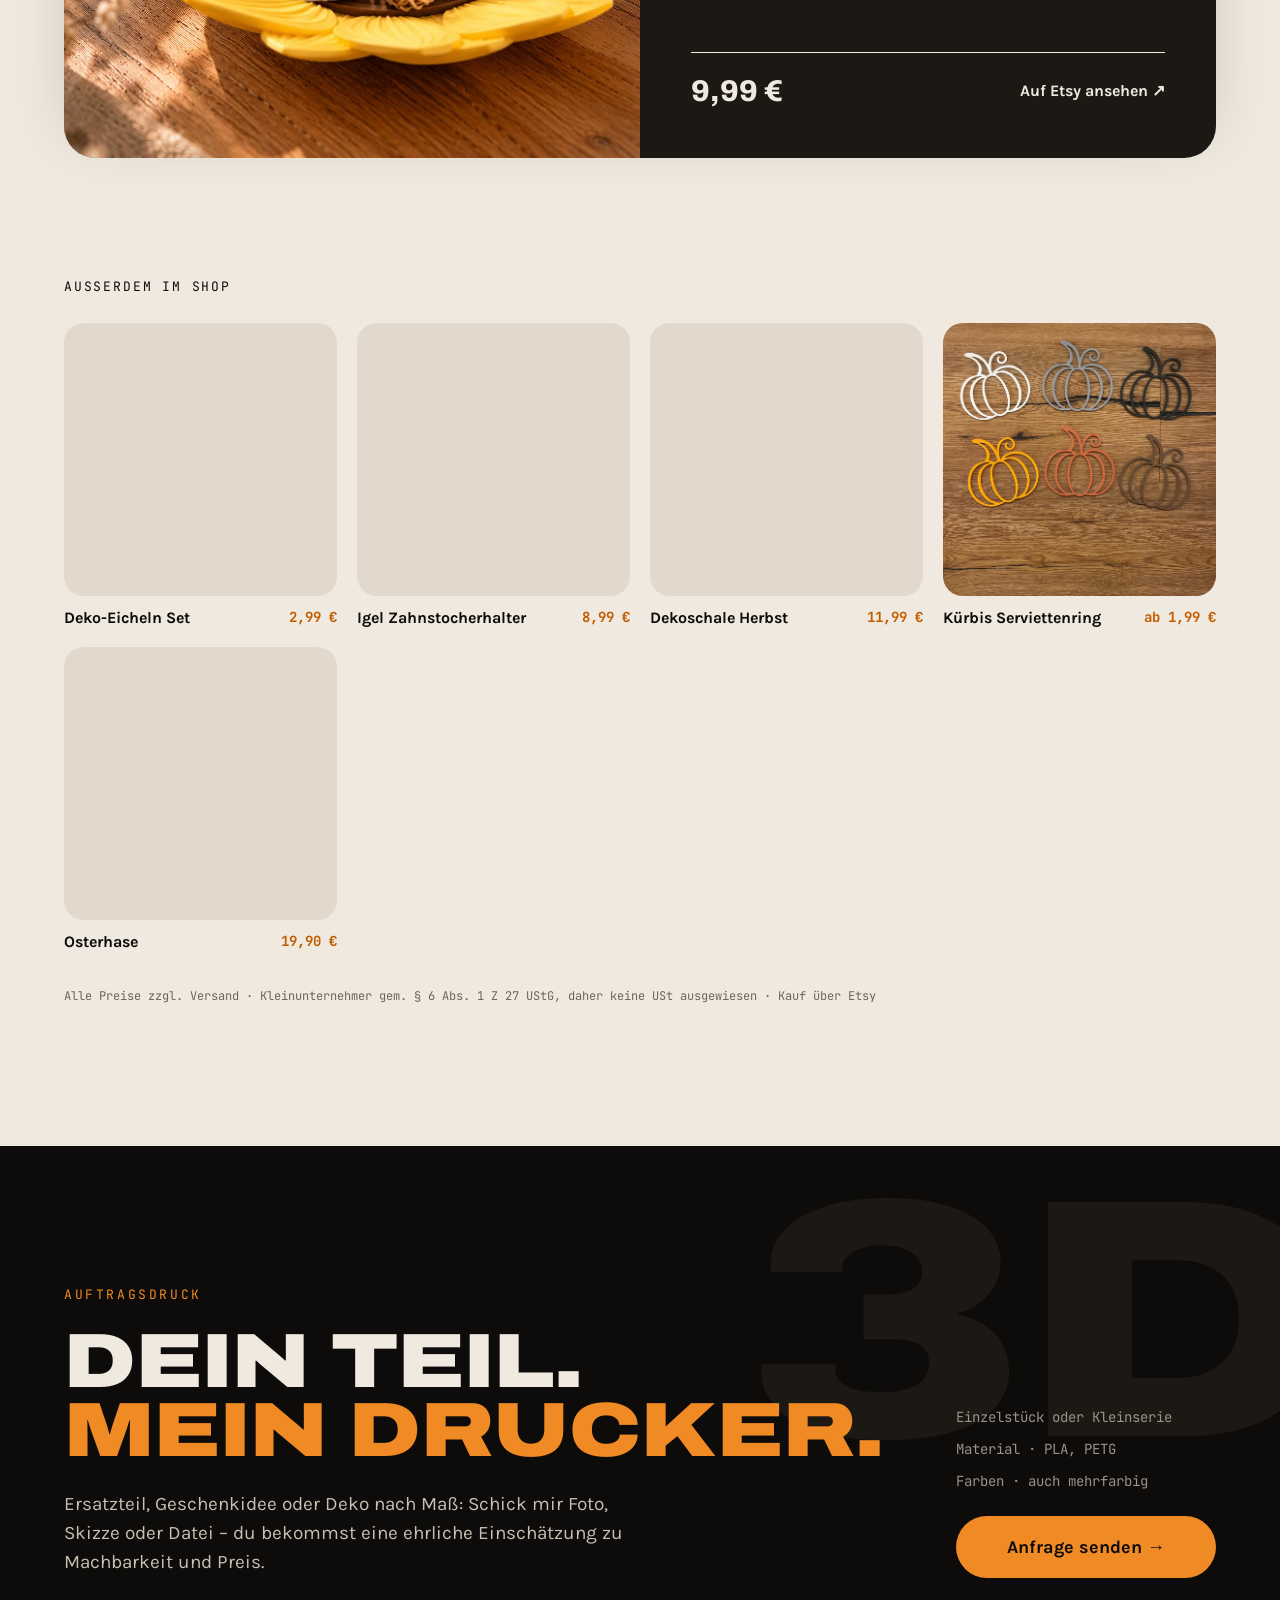
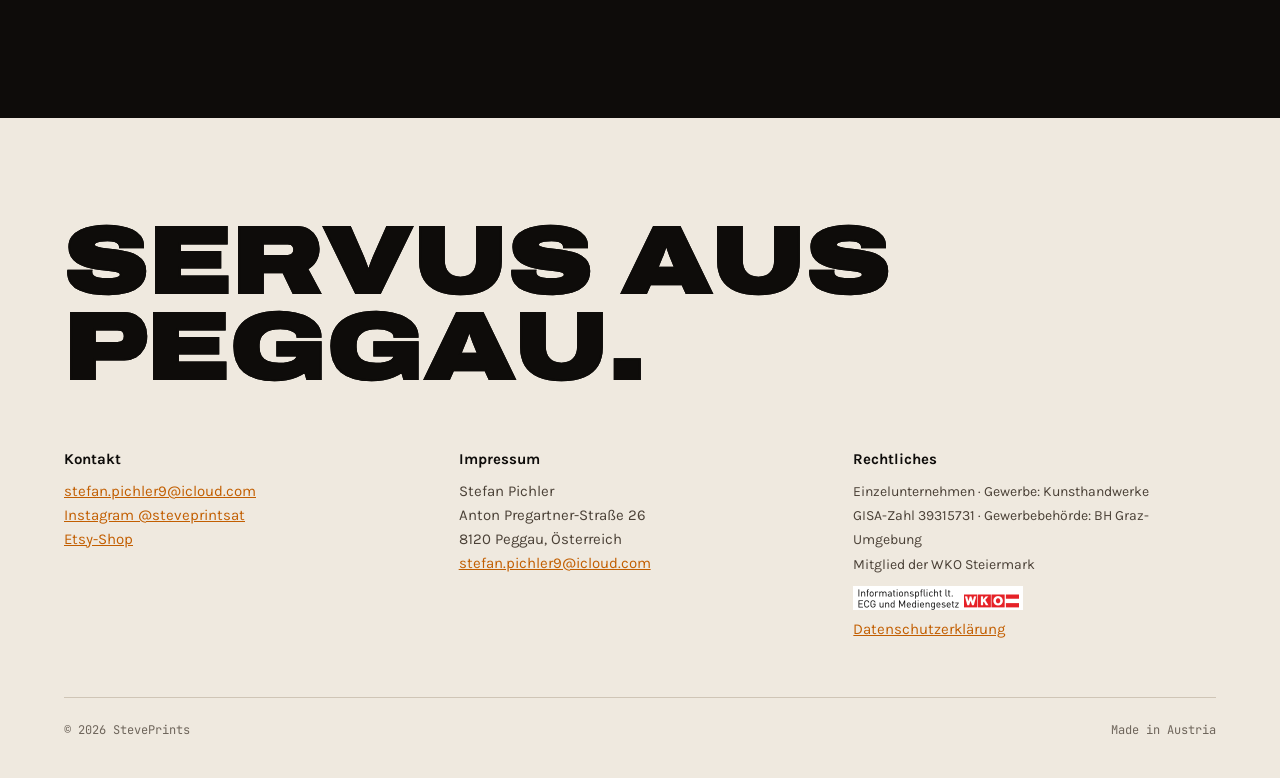
==== commit 1f04235d: "WhatsApp-Button, persönlicherer Einstiegstext, Datenschutz ergänzt - Schwebender WhatsApp-Button (re" ====
--- a/index.html
+++ b/index.html
@@ -32,7 +32,7 @@
       <span>Gedruckt.</span>
       <span class="accent">Gemacht.</span>
     </h1>
-    <p class="lead">Designobjekte aus dem 3D-Drucker, entworfen und gefertigt von Stefan Pichler in Peggau. Kein Lager, keine Massenware – jedes Stück auf Bestellung.</p>
+    <p class="lead">Hi, ich bin Stefan. Ich designe Deko und Alltagsdinge – ohne Lager, ohne Massenware. Dein Stück entsteht erst, wenn du es bestellst.</p>
     <div class="hero-cta">
       <a class="btn btn-dark" href="#kollektion">Kollektion entdecken</a>
       <a class="link-line" href="#auftrag">Auftragsdruck →</a>
@@ -246,5 +246,10 @@
   </div>
 </footer>
 
+<a class="wa" href="https://wa.me/436644322282?text=Hallo%20Stefan%2C%20ich%20habe%20eine%20Frage%3A%20" target="_blank" rel="noopener" aria-label="Per WhatsApp schreiben">
+  <svg viewBox="0 0 24 24" fill="none" stroke="currentColor" stroke-width="2" stroke-linecap="round" stroke-linejoin="round" aria-hidden="true"><path d="M7.9 20A9 9 0 1 0 4 16.1L2 22Z"/><path d="M15.5 14.2v1.3a.9.9 0 0 1-1 .9 8.6 8.6 0 0 1-3.8-1.3 8.5 8.5 0 0 1-2.6-2.6 8.6 8.6 0 0 1-1.3-3.8.9.9 0 0 1 .9-1h1.3a.9.9 0 0 1 .9.8c.05.4.15.8.3 1.2a.9.9 0 0 1-.2.9l-.55.55a7 7 0 0 0 2.6 2.6l.55-.55a.9.9 0 0 1 .9-.2c.4.15.8.25 1.2.3a.9.9 0 0 1 .8.9z"/></svg>
+  <span>WhatsApp</span>
+</a>
+
 </body>
 </html>
--- a/site.css
+++ b/site.css
@@ -281,3 +281,12 @@
   html{scroll-behavior:auto}
   .collage img,.tile .shot img,.btn{transition:none}
 }
+
+/* ---------------------------------------------------------------- WhatsApp-Button
+   Reiner Link auf wa.me - keine Einbindung, keine Daten an Meta, bevor jemand klickt.
+   Icons: Lucide (message-circle, phone), ISC-Lizenz. */
+.wa{position:fixed;right:max(18px,env(safe-area-inset-right));bottom:max(18px,env(safe-area-inset-bottom));z-index:40;display:flex;align-items:center;gap:10px;height:56px;padding:0 20px 0 16px;border-radius:999px;background:#25D366;color:#0E0C0A;text-decoration:none;font-family:var(--body);font-weight:700;font-size:16px;box-shadow:0 10px 30px rgba(14,12,10,.28);transition:transform .2s,box-shadow .2s}
+.wa:hover{color:#0E0C0A;transform:translateY(-2px);box-shadow:0 14px 34px rgba(14,12,10,.34)}
+.wa svg{width:26px;height:26px;flex:0 0 auto}
+@media (max-width:620px){.wa{width:56px;padding:0;justify-content:center}.wa span{position:absolute;width:1px;height:1px;overflow:hidden;clip:rect(0,0,0,0)}}
+@media (prefers-reduced-motion:reduce){.wa{transition:none}}
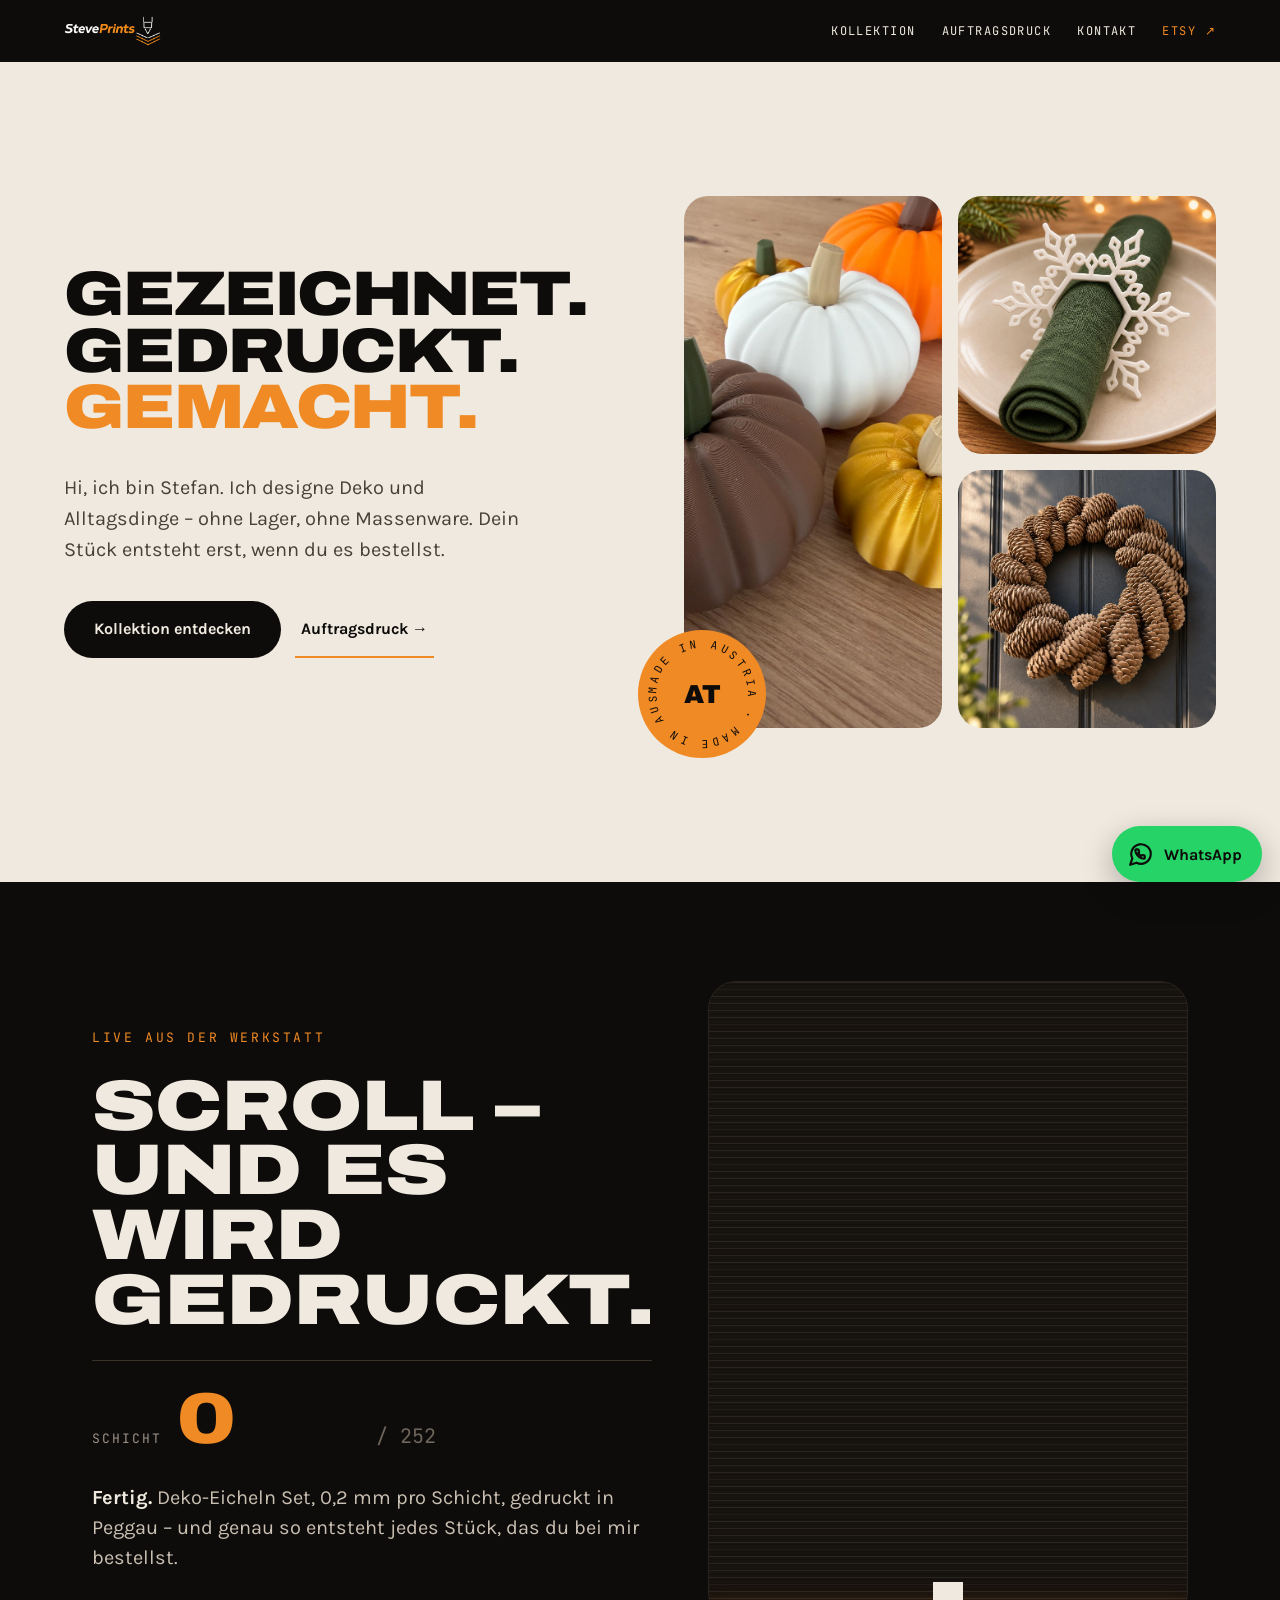
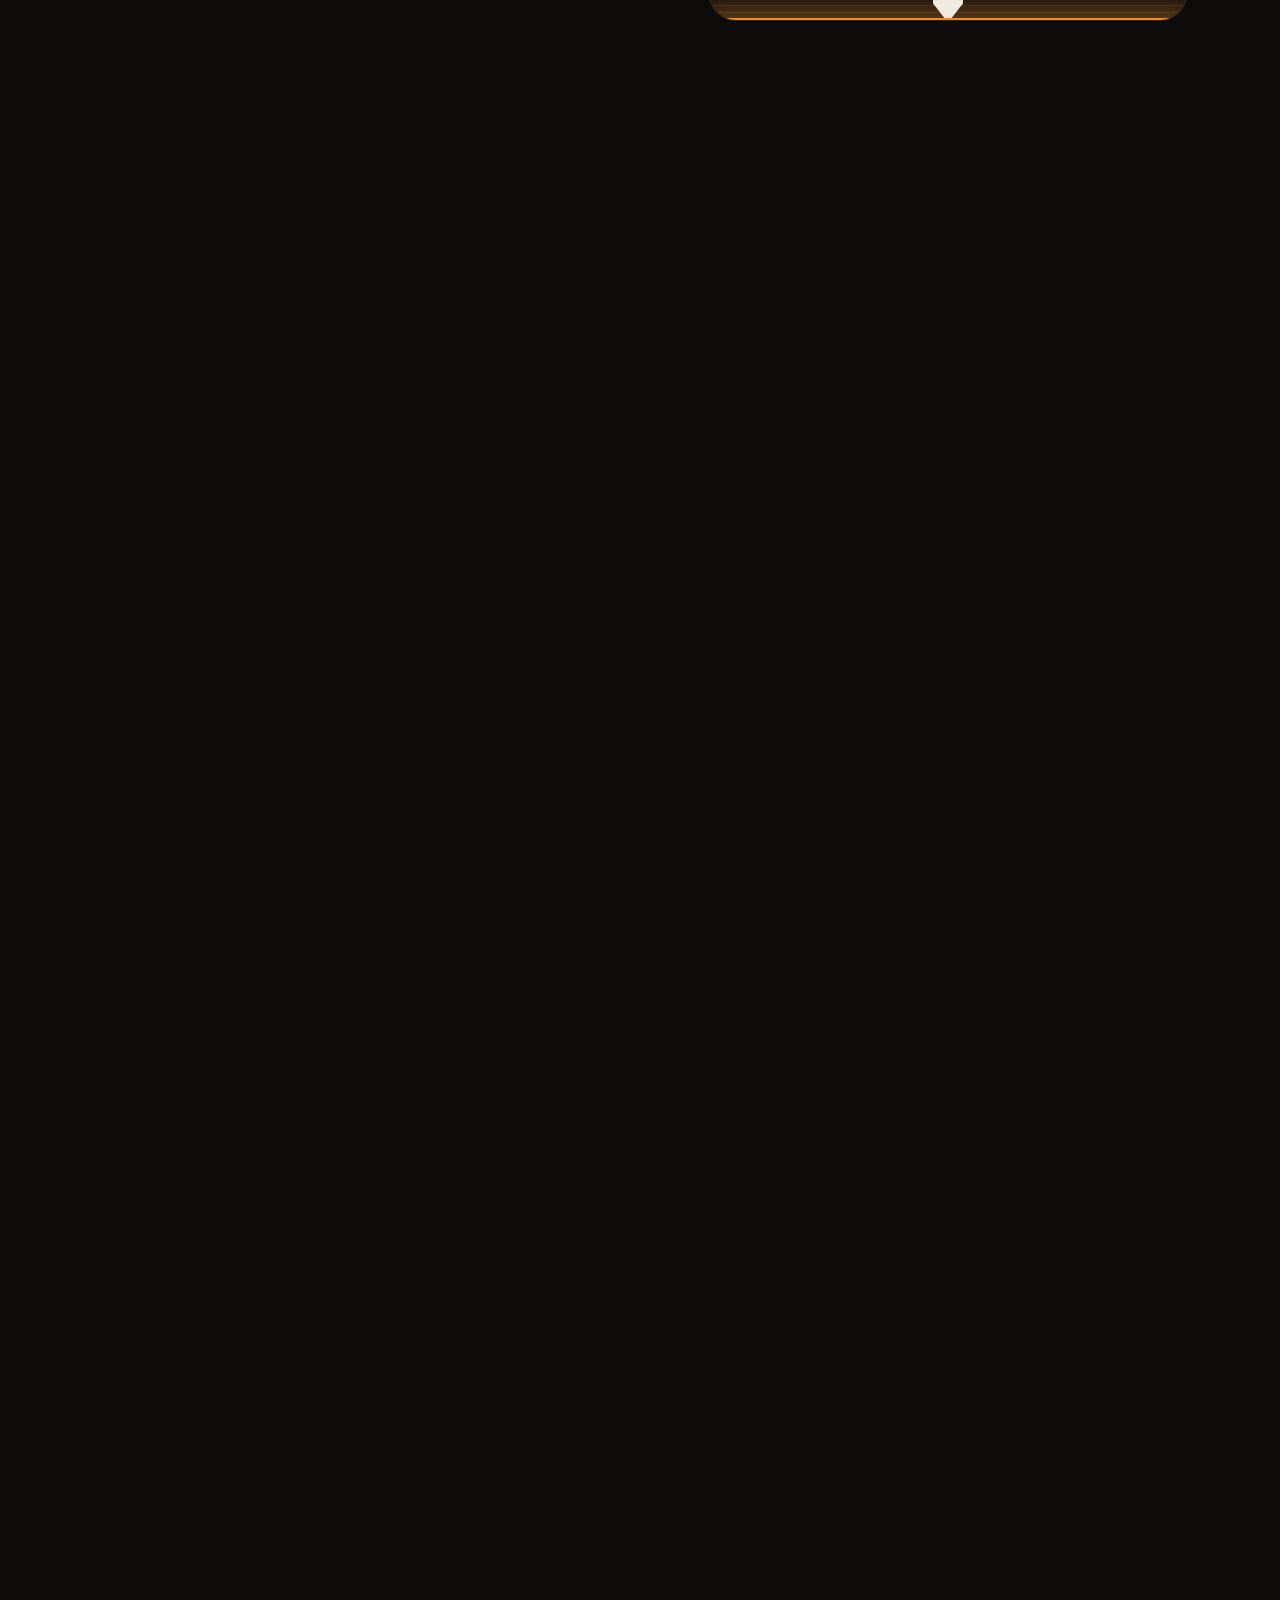
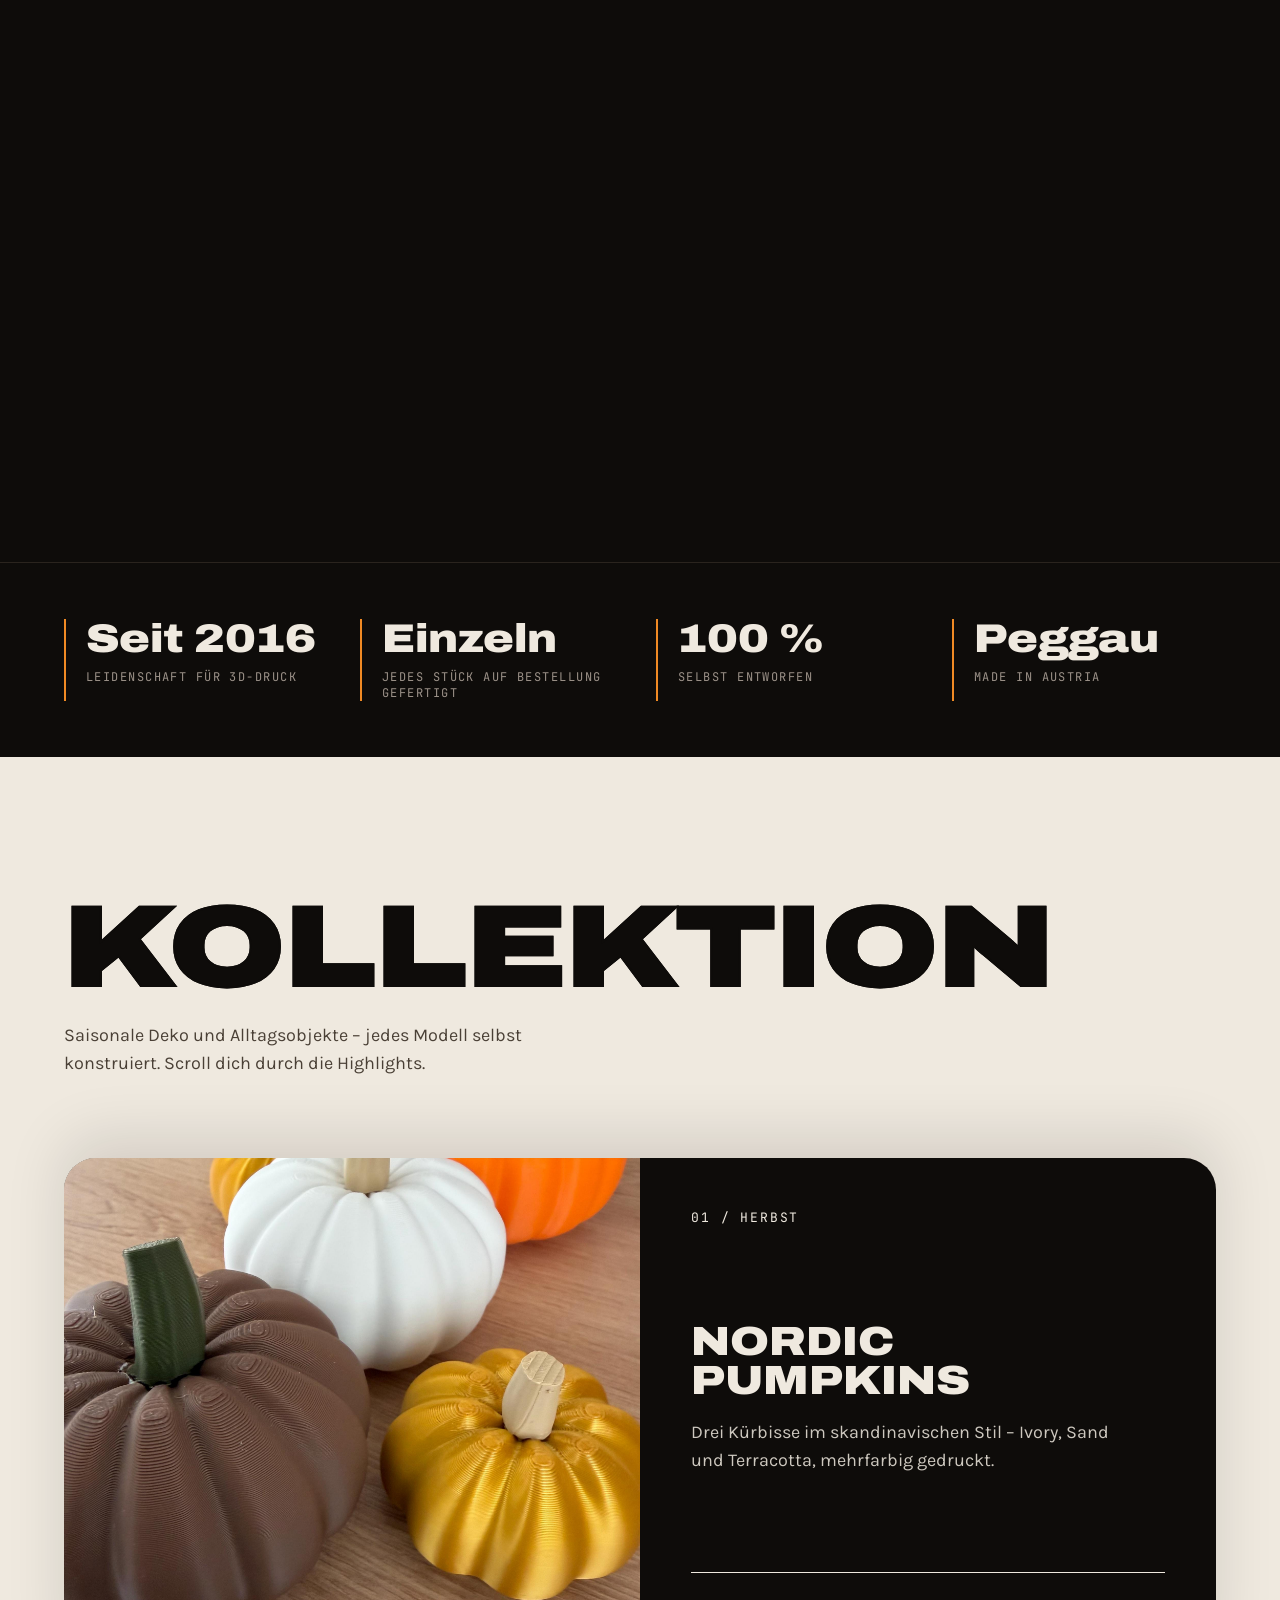
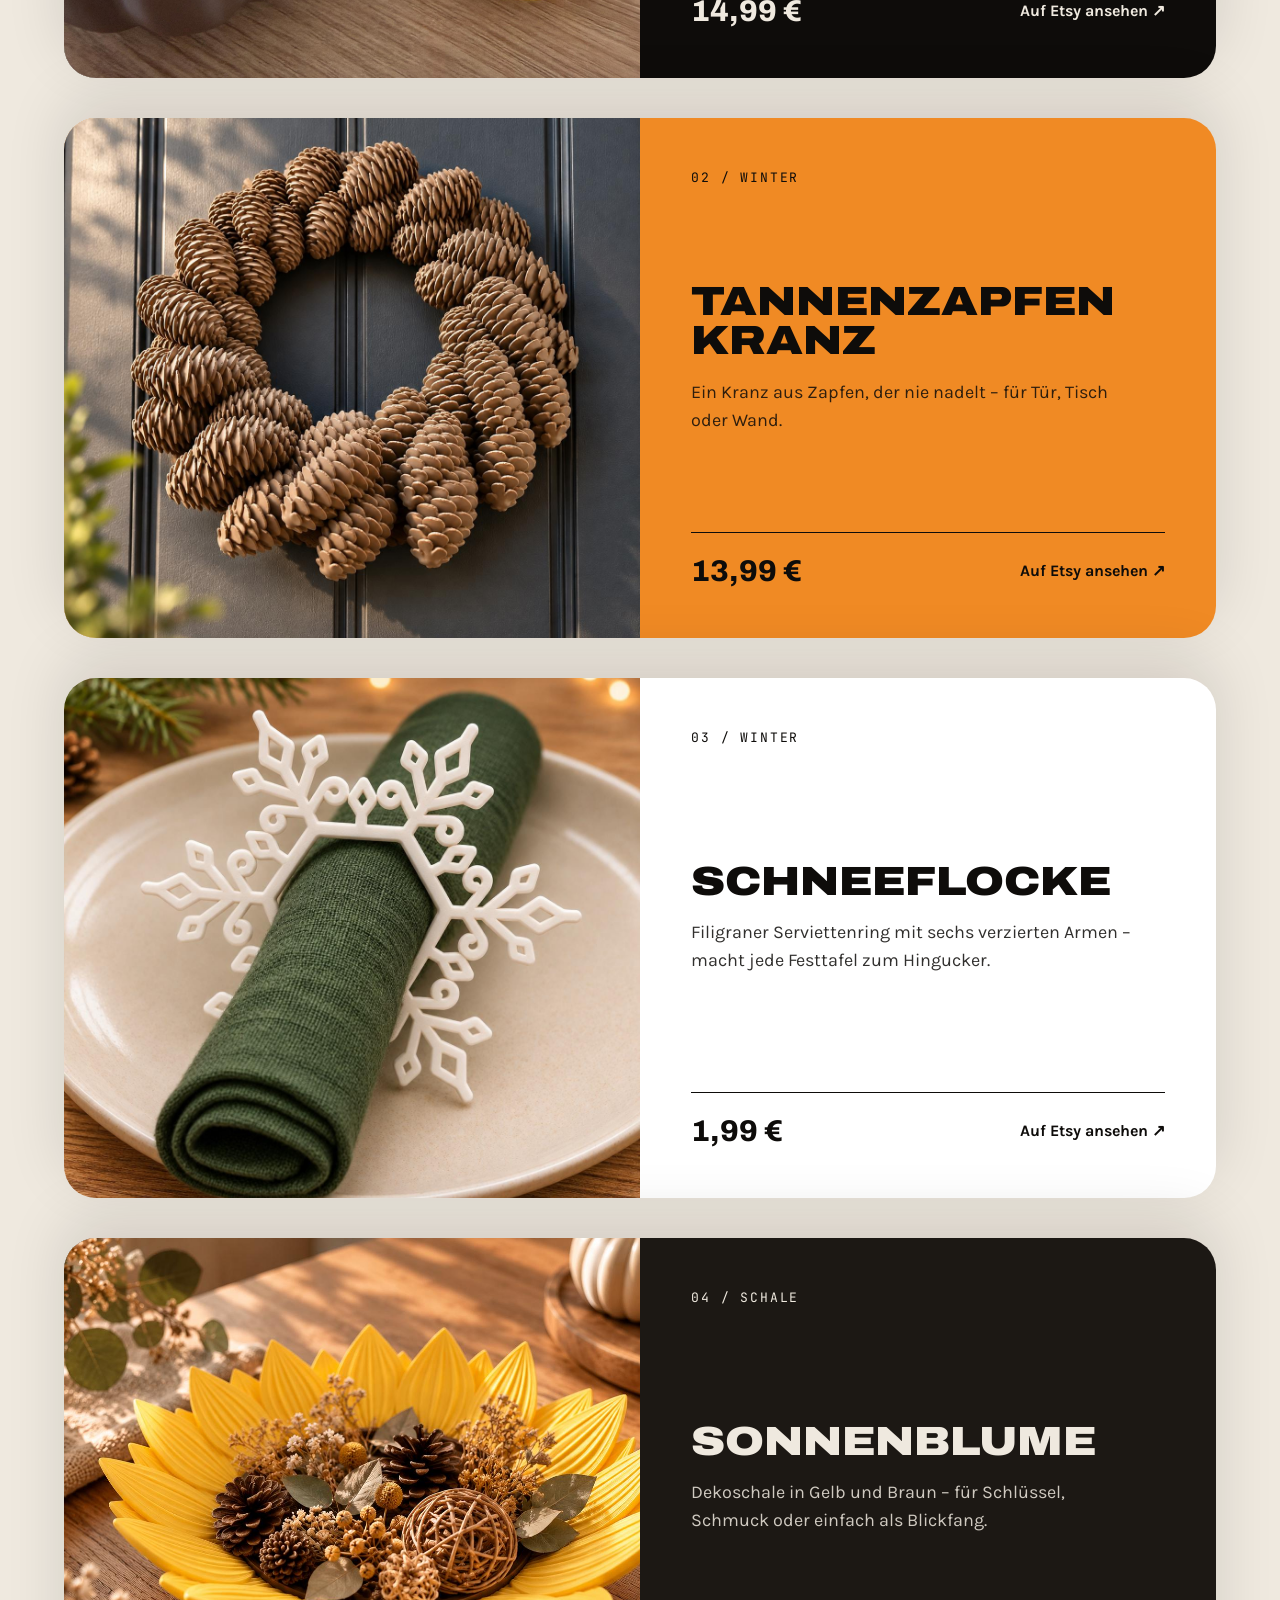
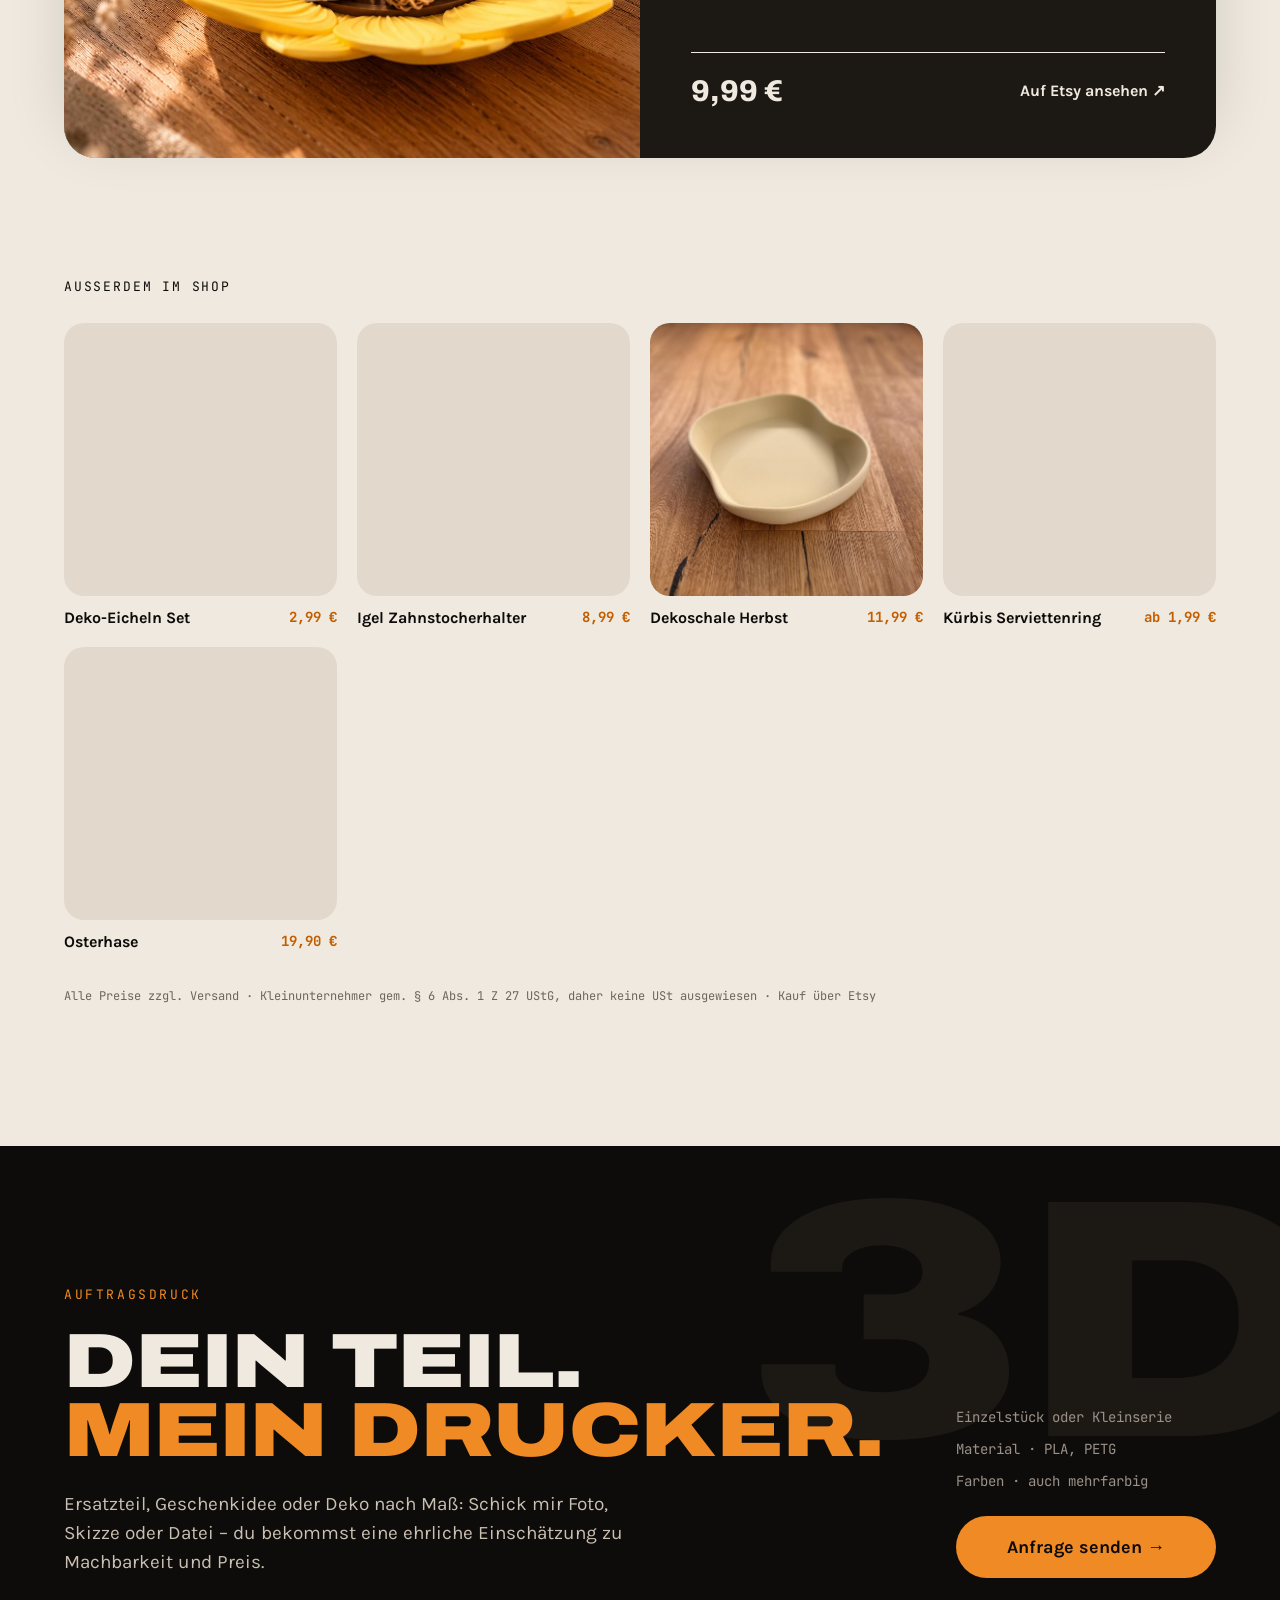
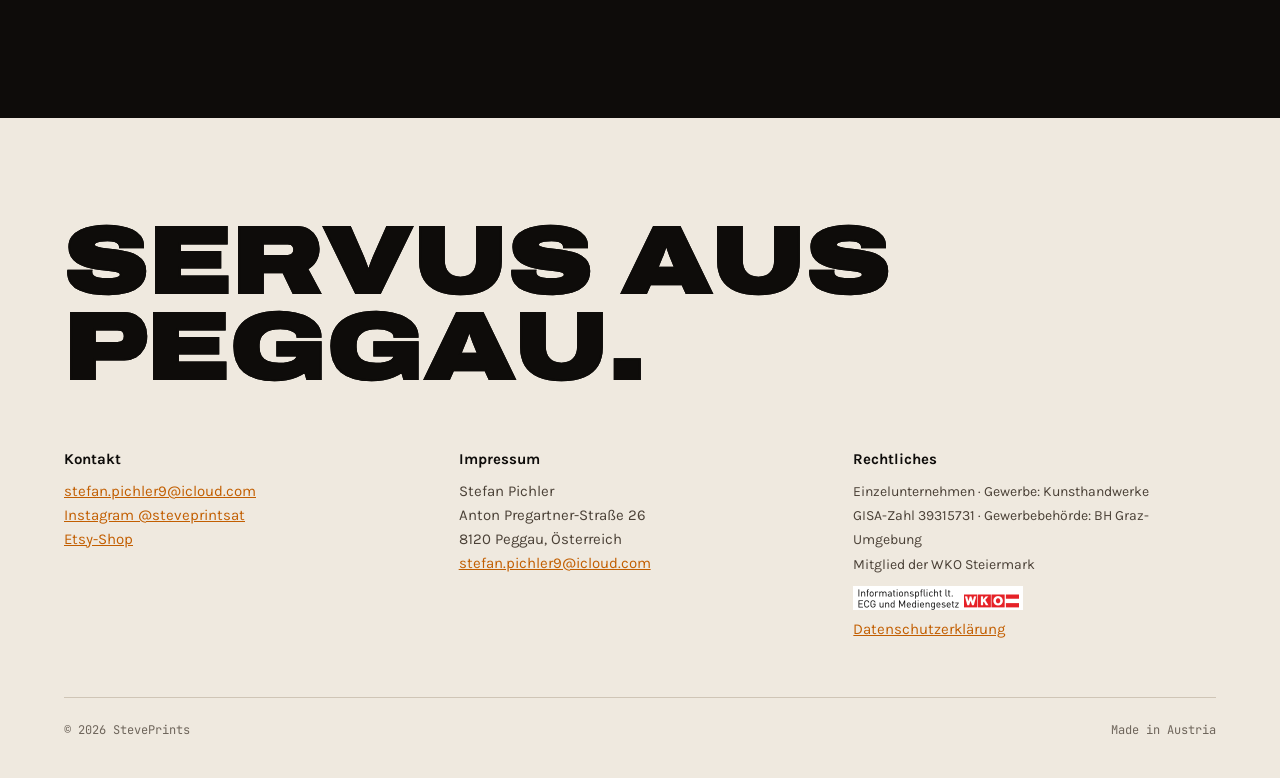
==== commit f8edcd7f: "site.css versioniert (?v=2), damit Änderungen sofort ankommen Co-Authored-By: Claude Opus 5.5 <norep" ====
--- a/index.html
+++ b/index.html
@@ -9,7 +9,7 @@
 <link rel="icon" href="logo.png" type="image/png">
 <link rel="preload" href="fonts/archivo-vf-wdth-wght-latin.woff2" as="font" type="font/woff2" crossorigin>
 <link rel="stylesheet" href="fonts/fonts.css">
-<link rel="stylesheet" href="site.css">
+<link rel="stylesheet" href="site.css?v=2">
 </head>
 <body>
 
